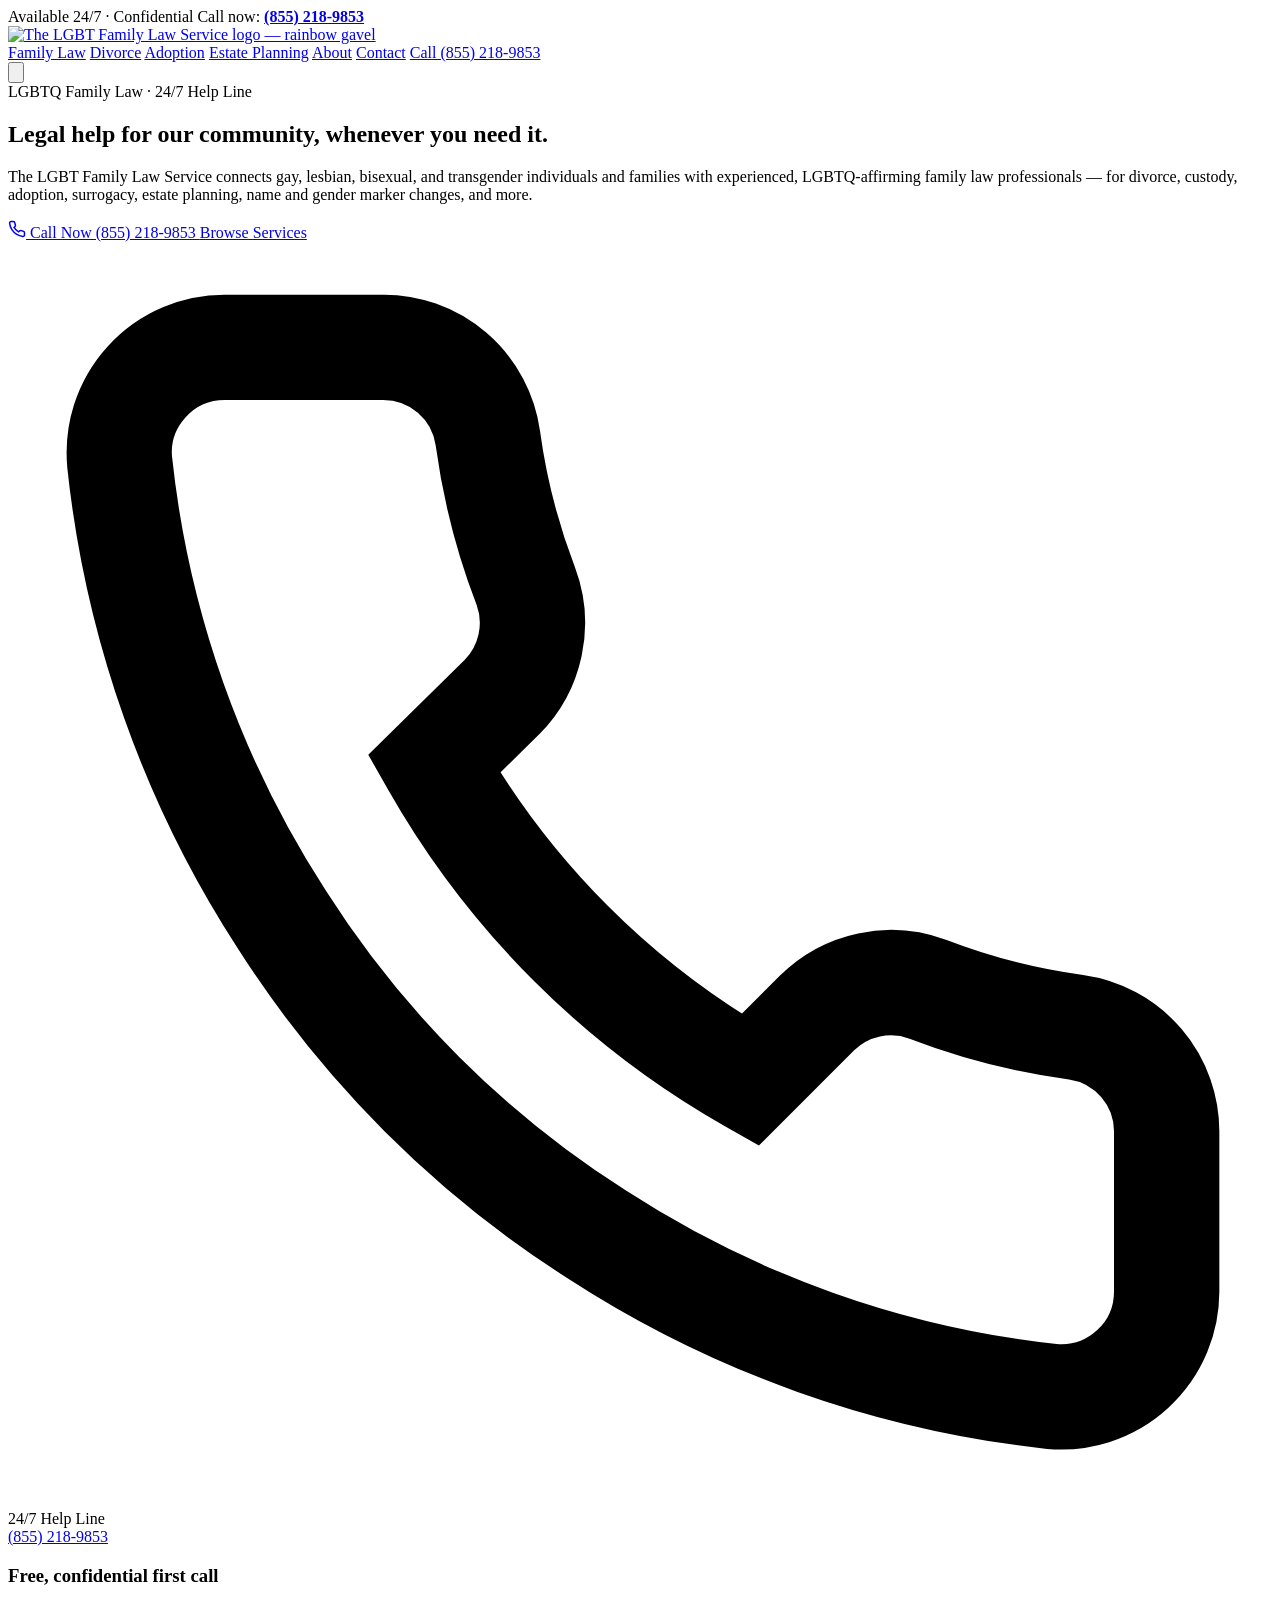
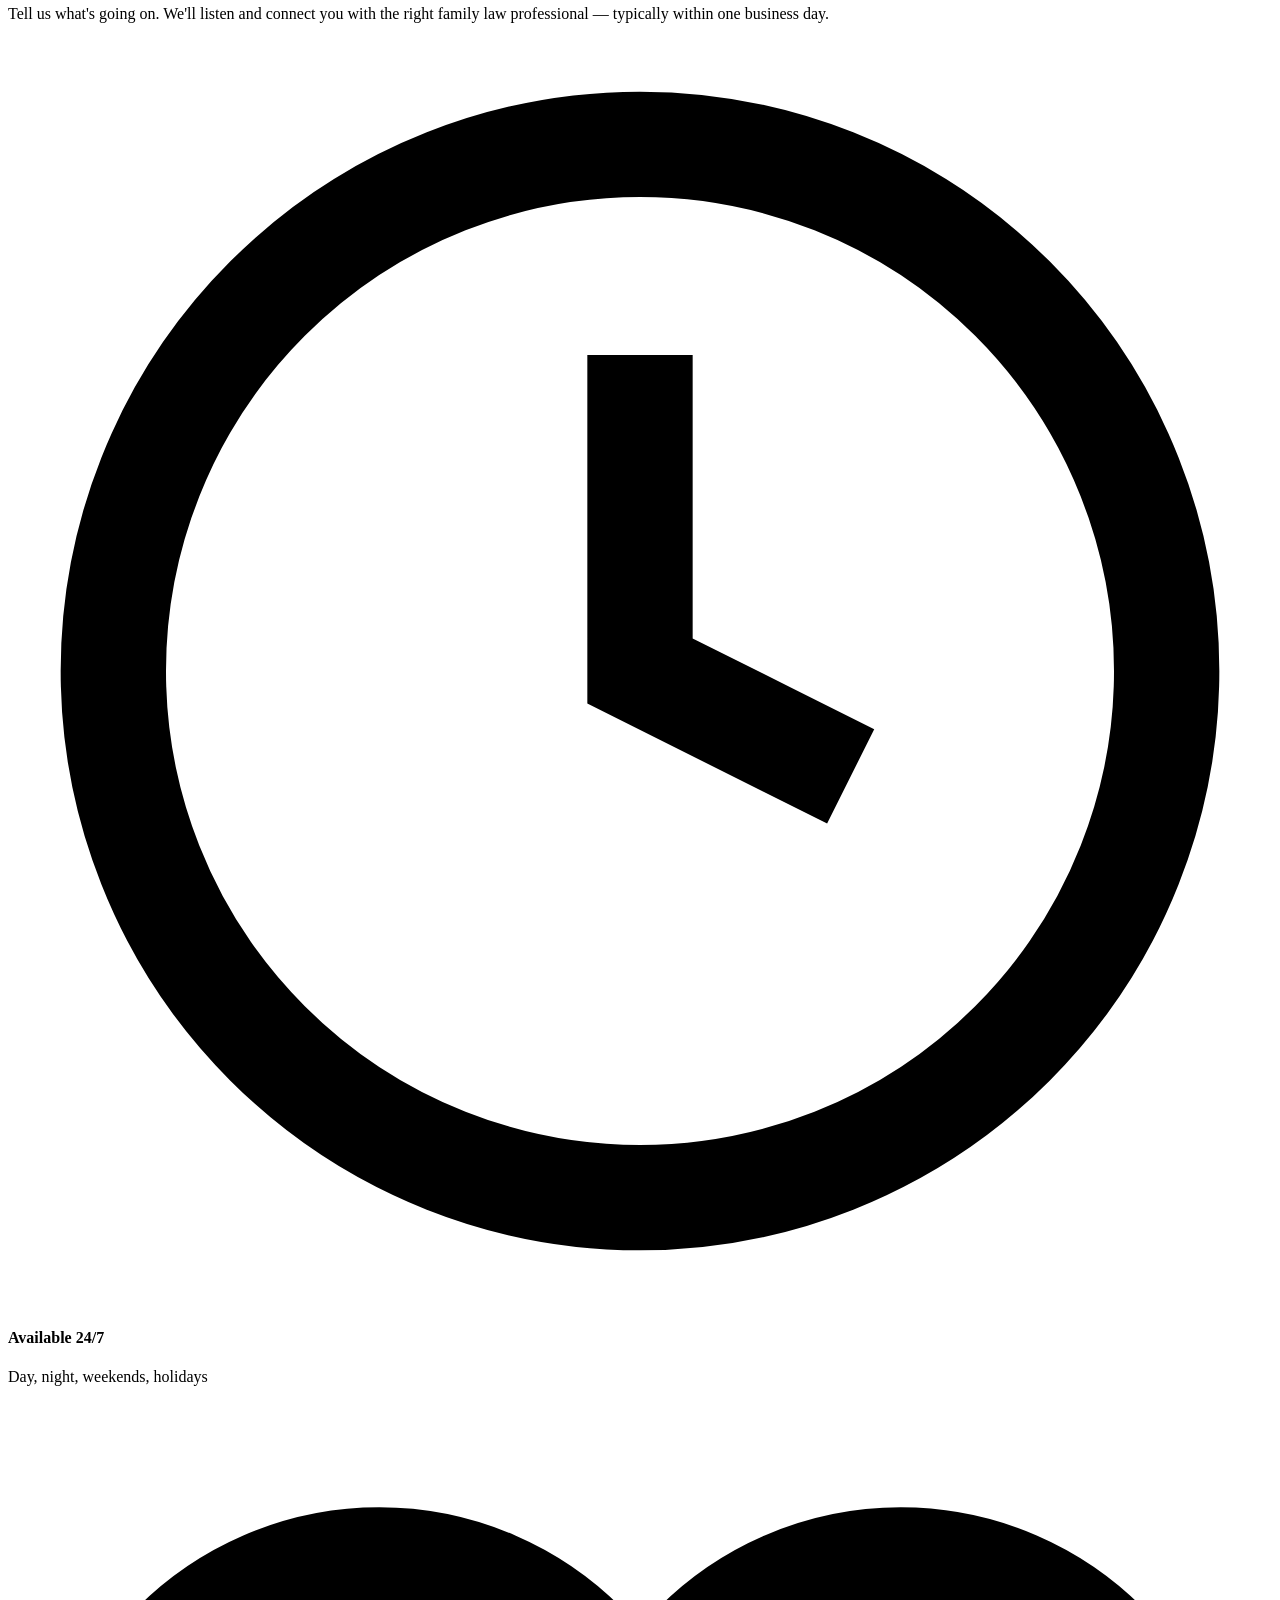
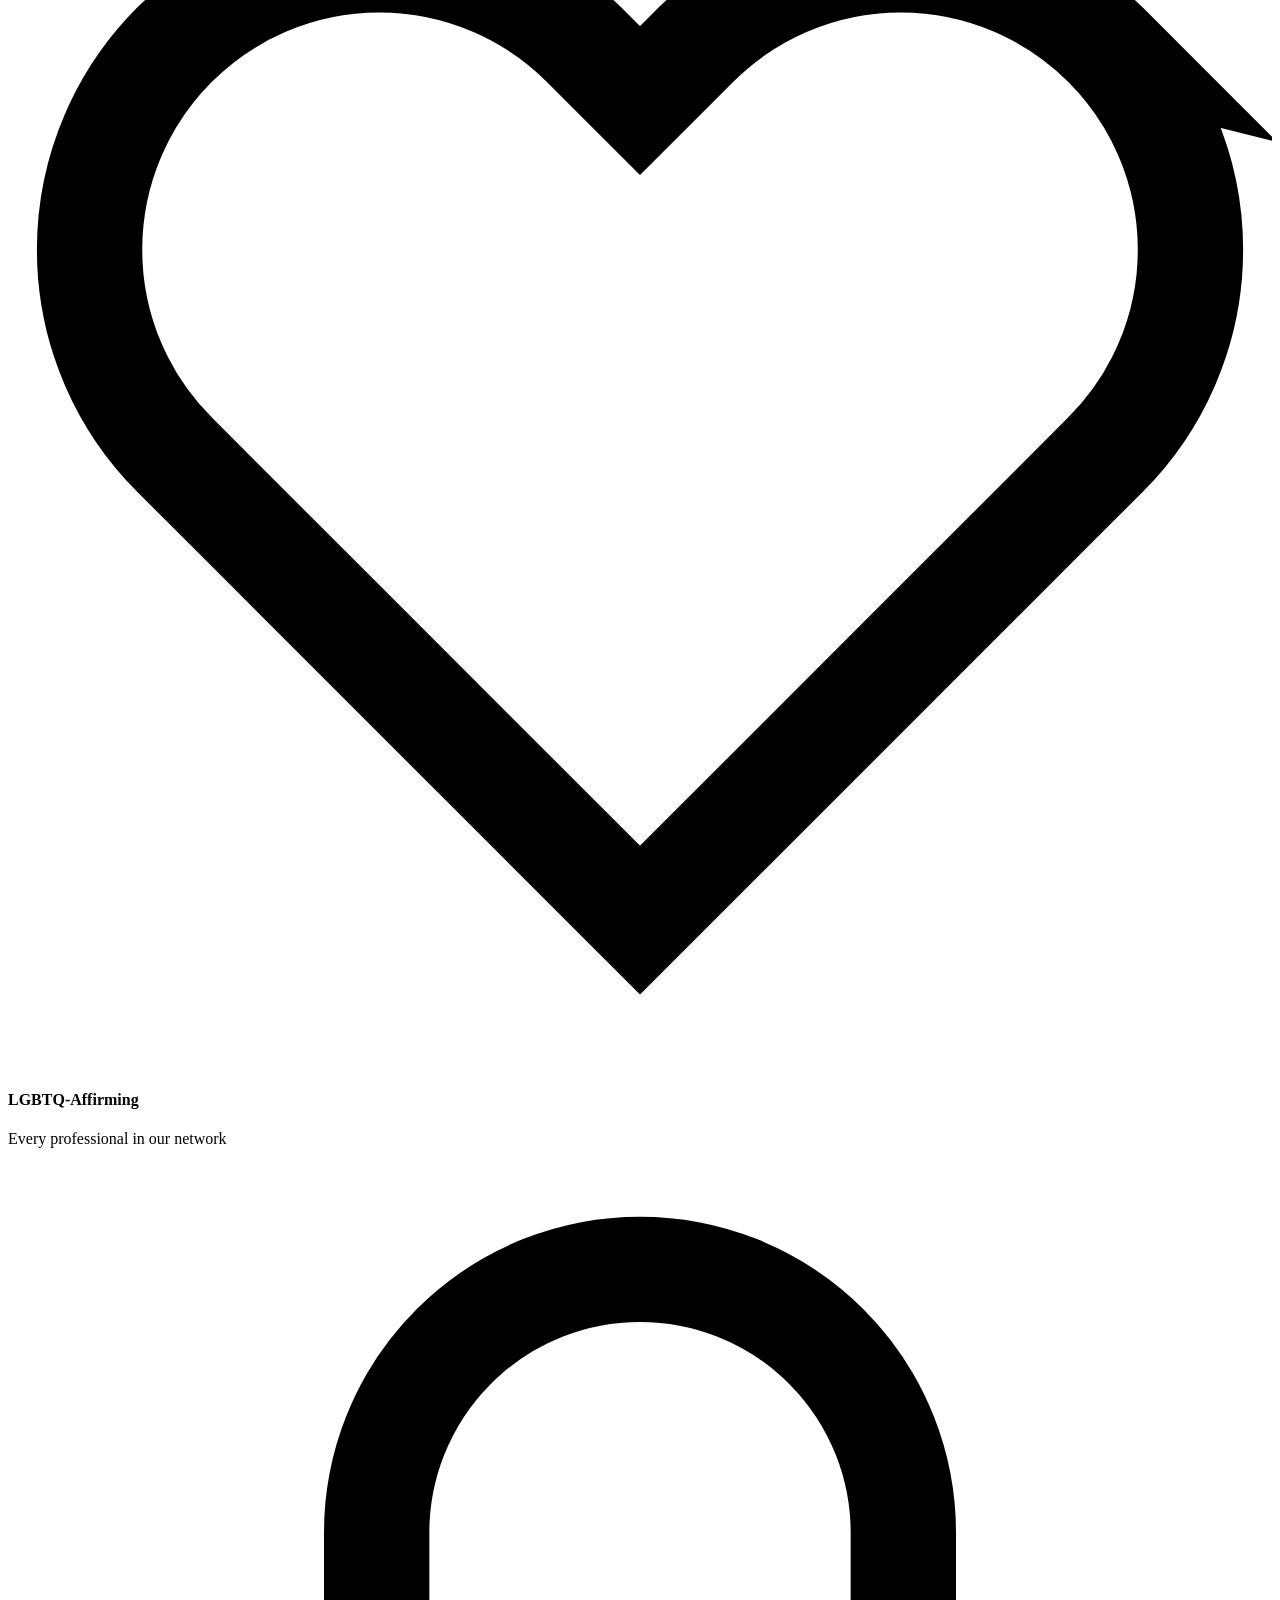
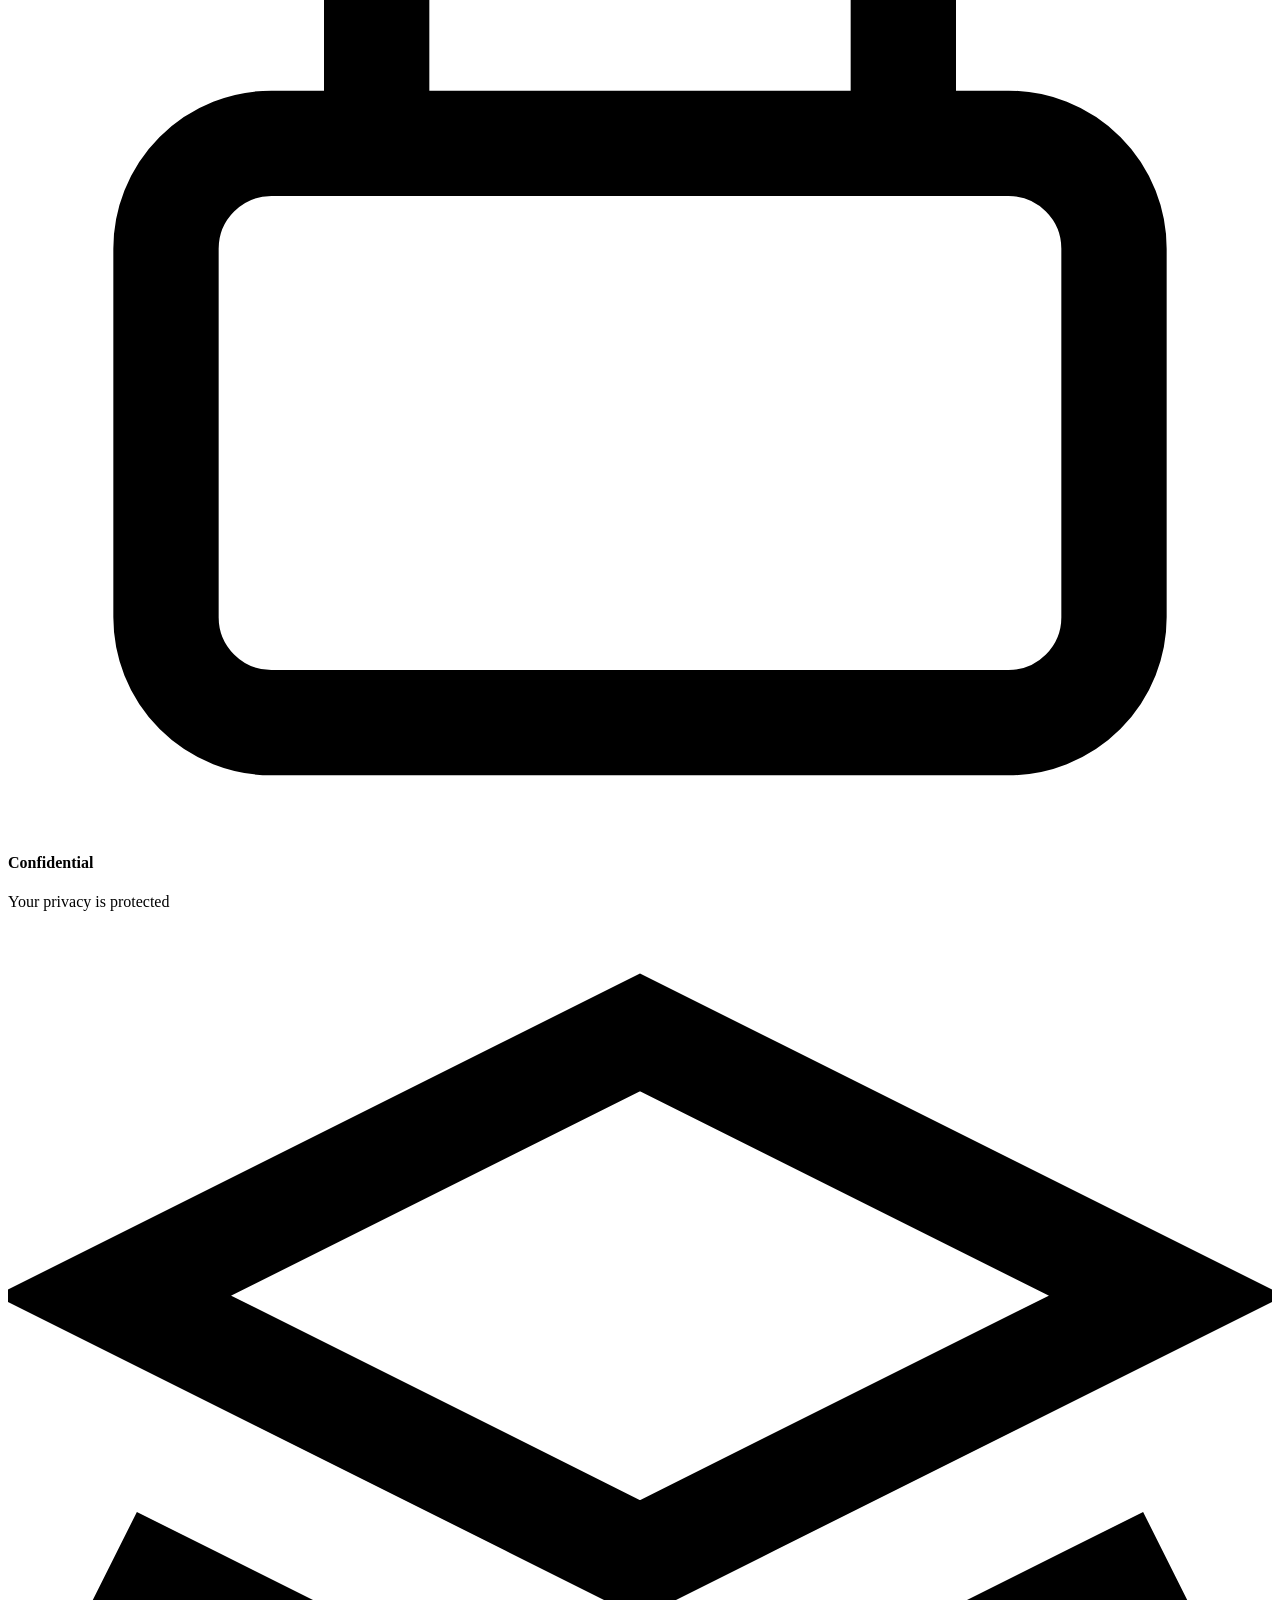
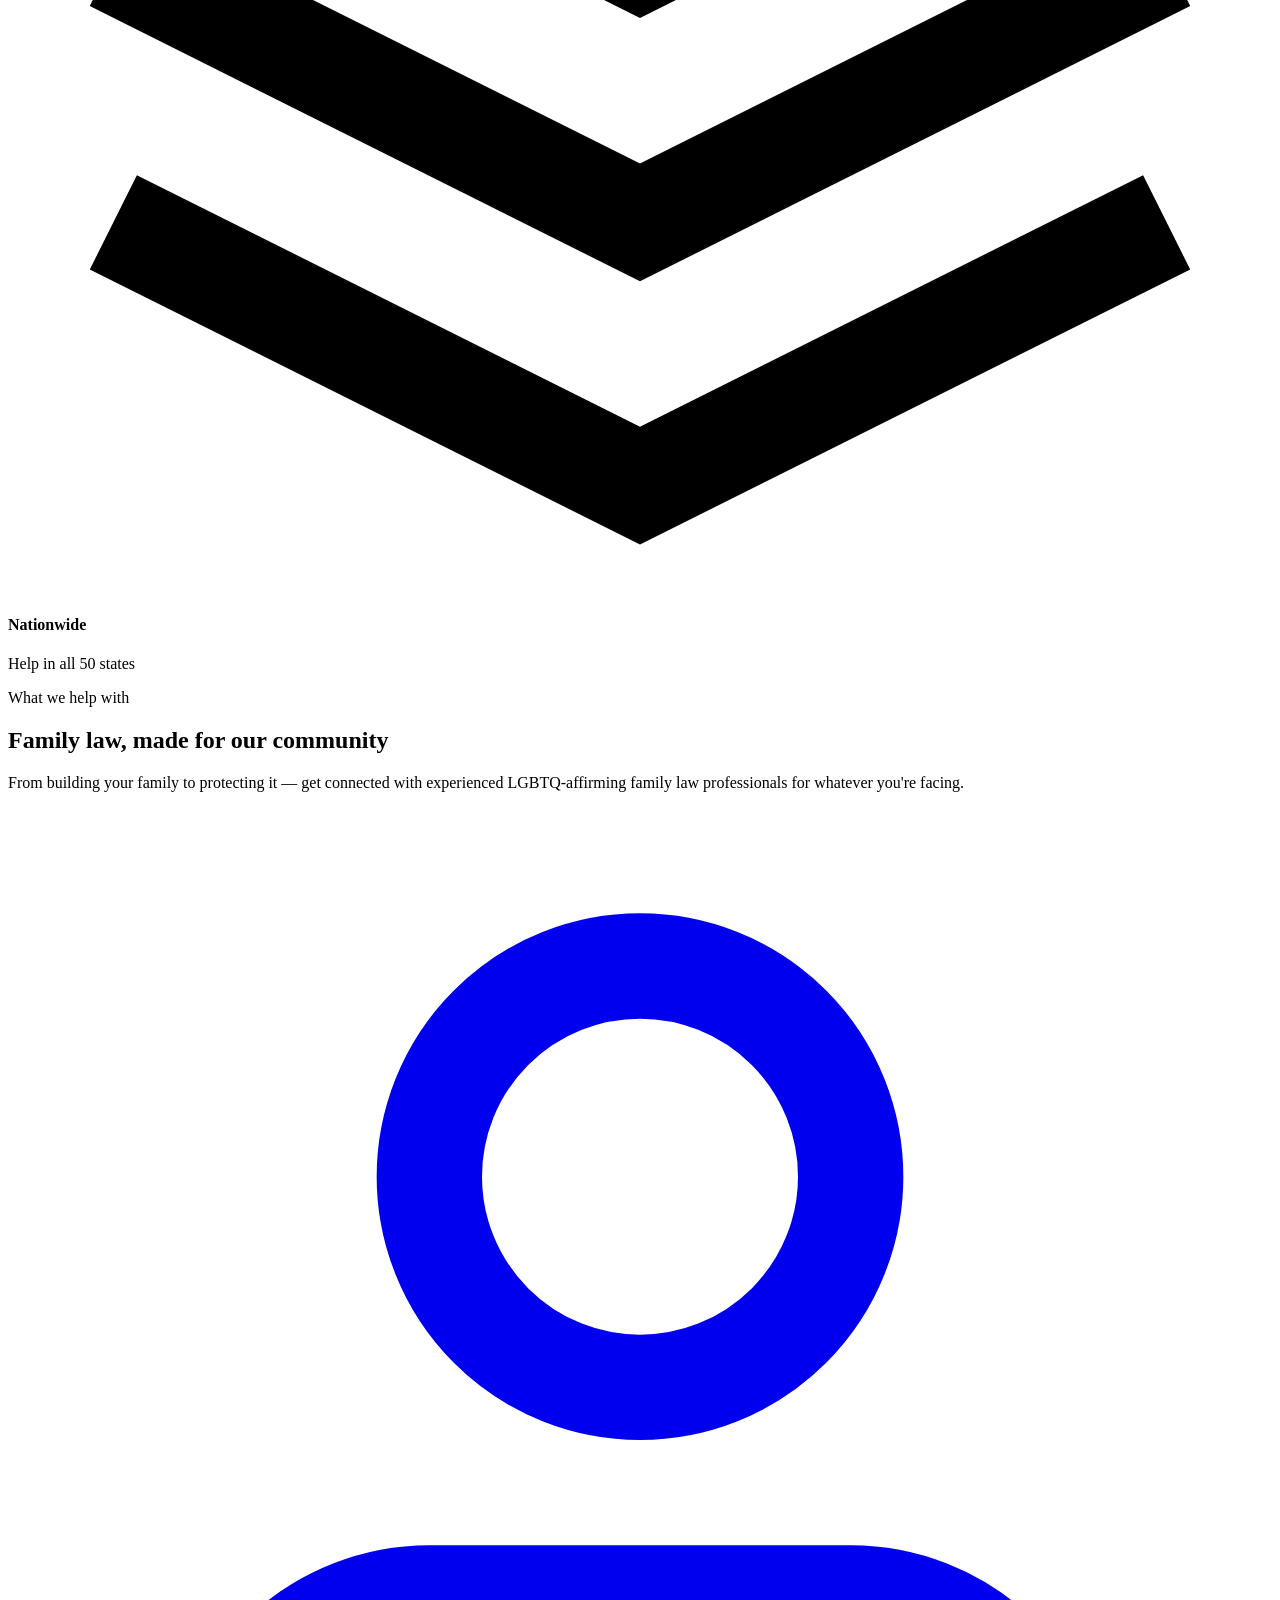
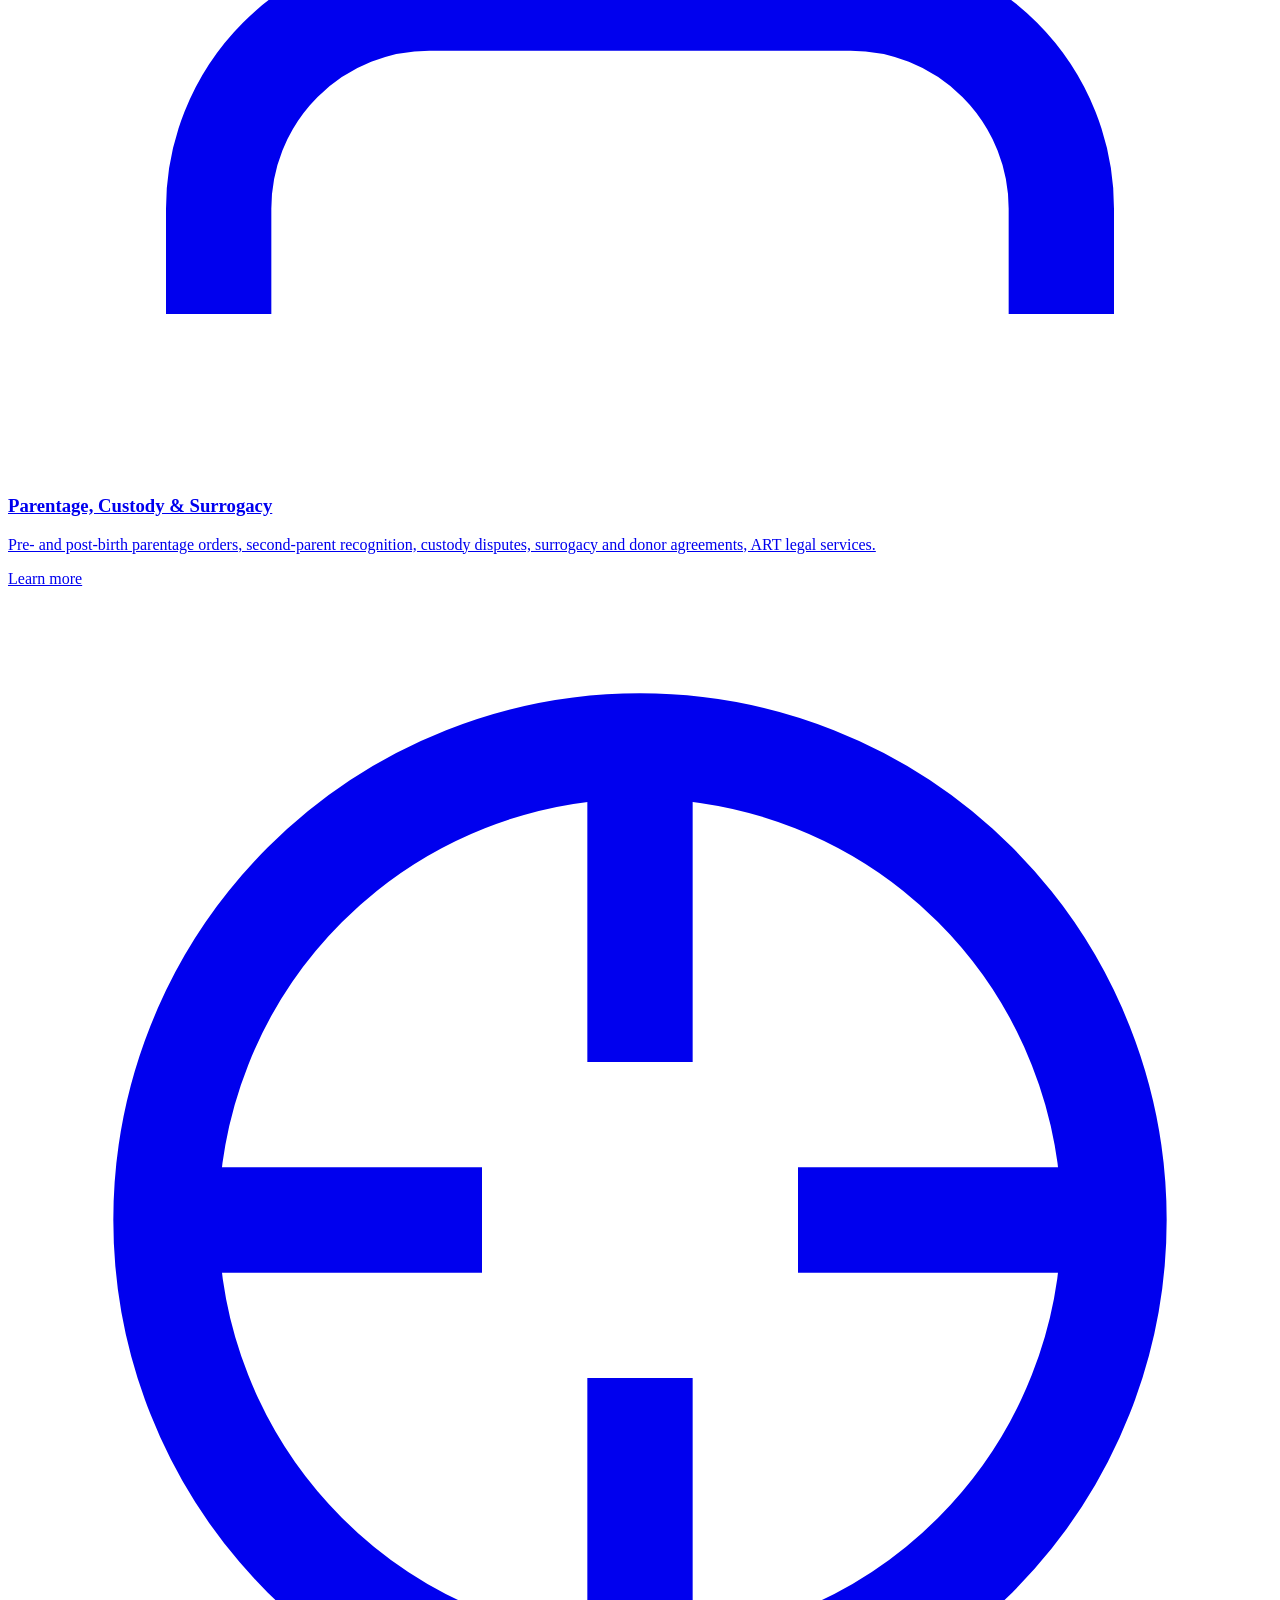
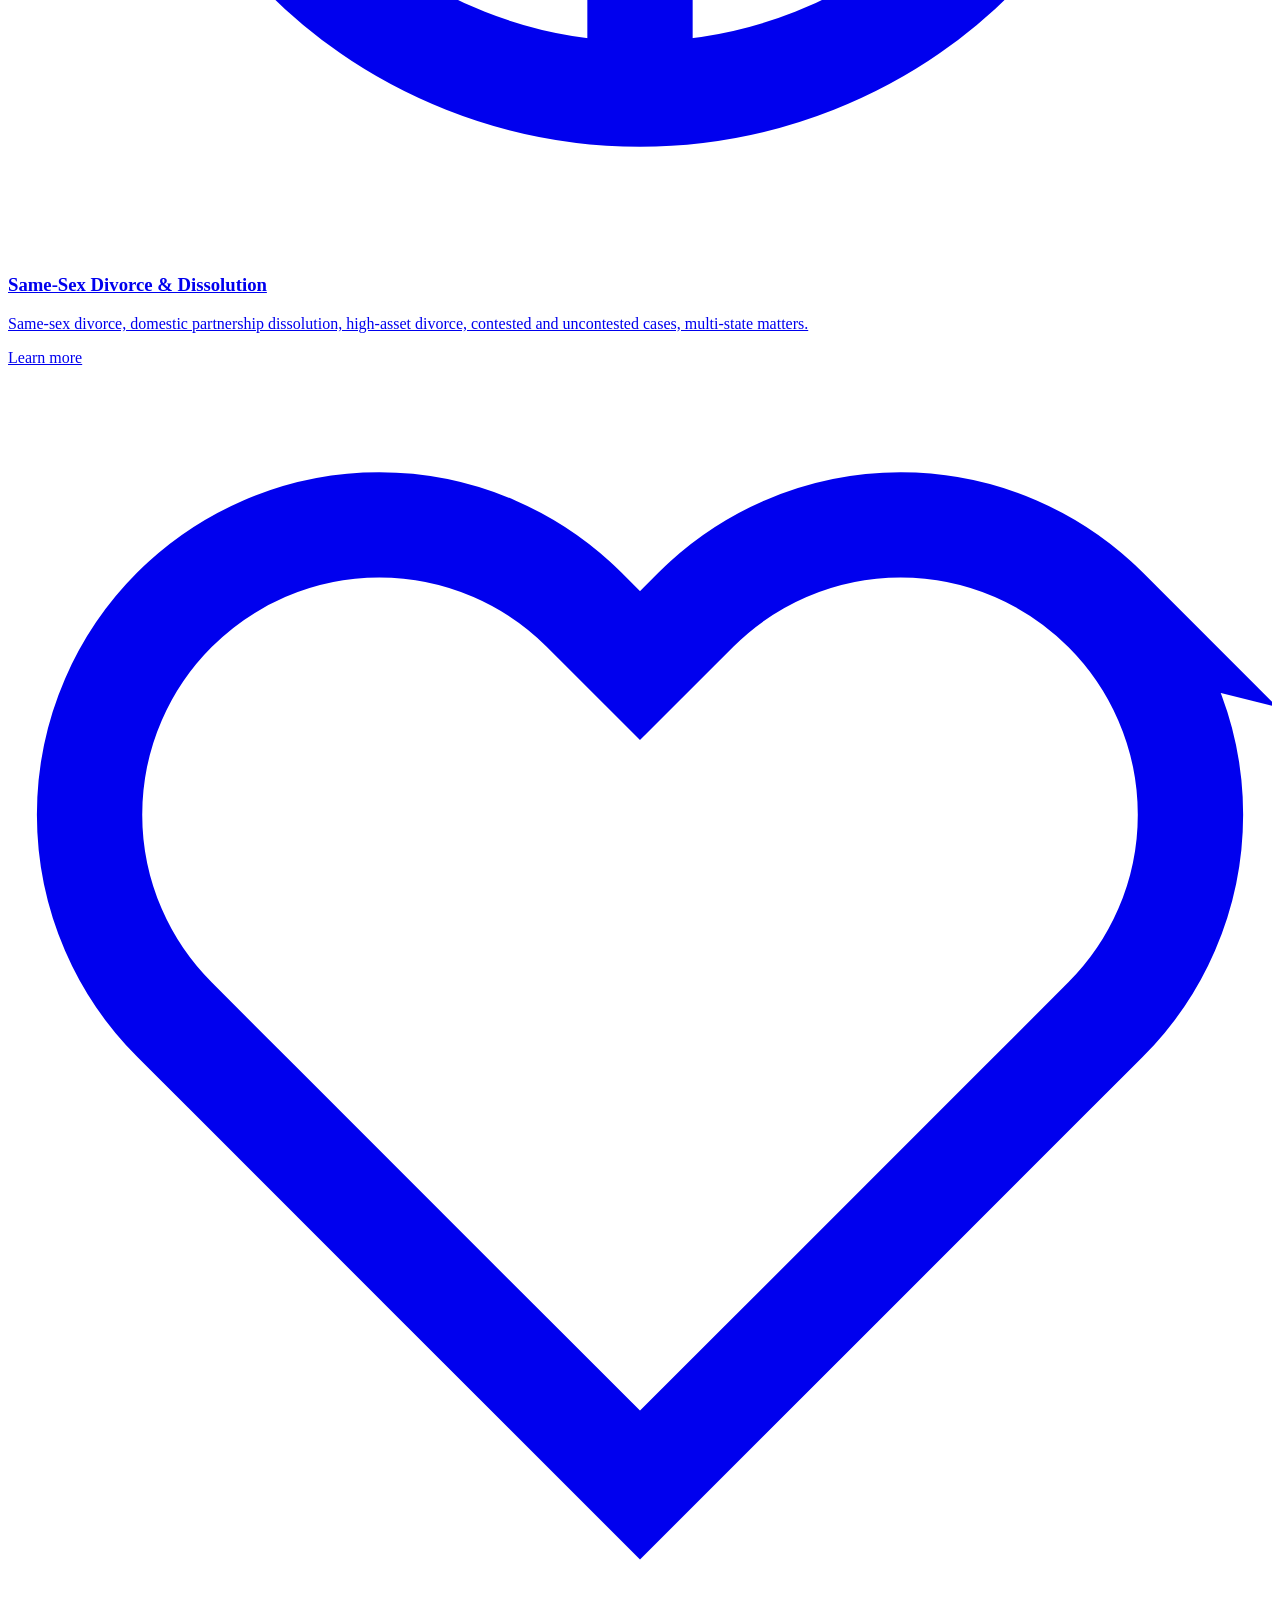
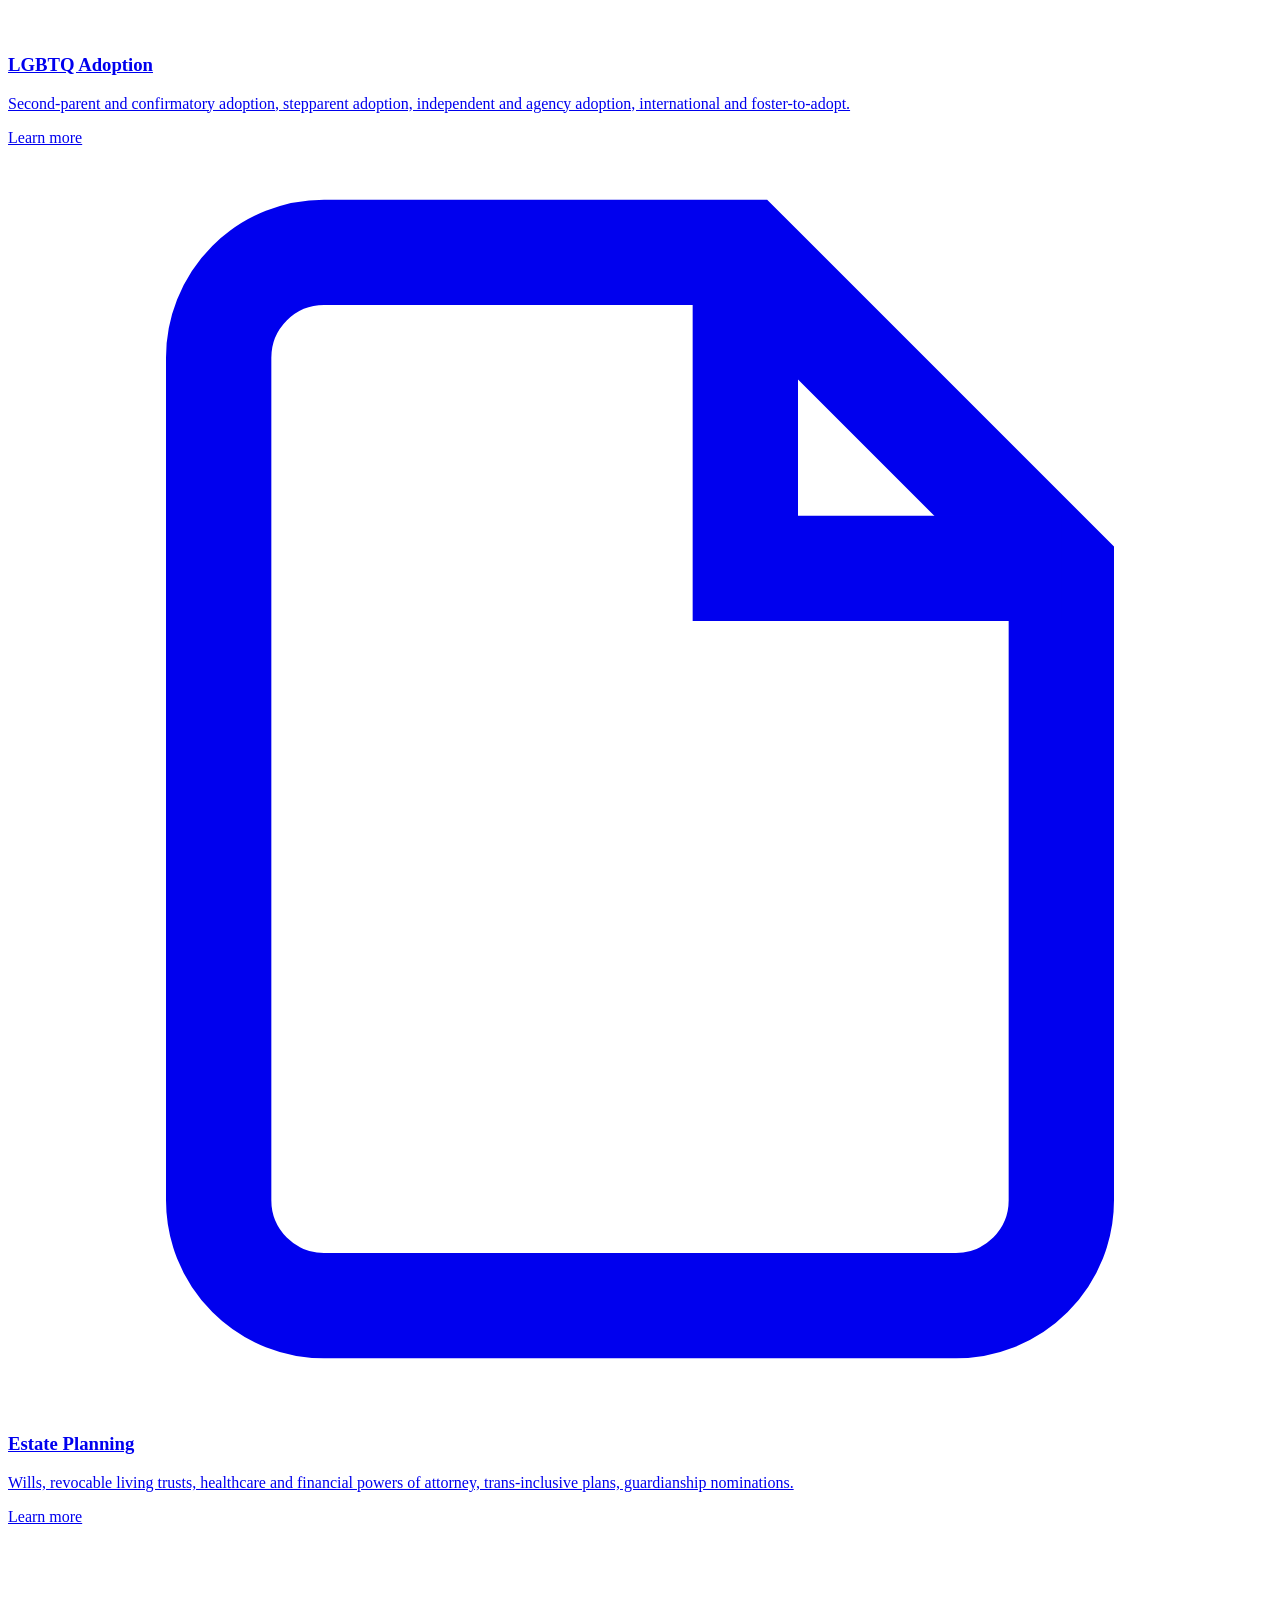
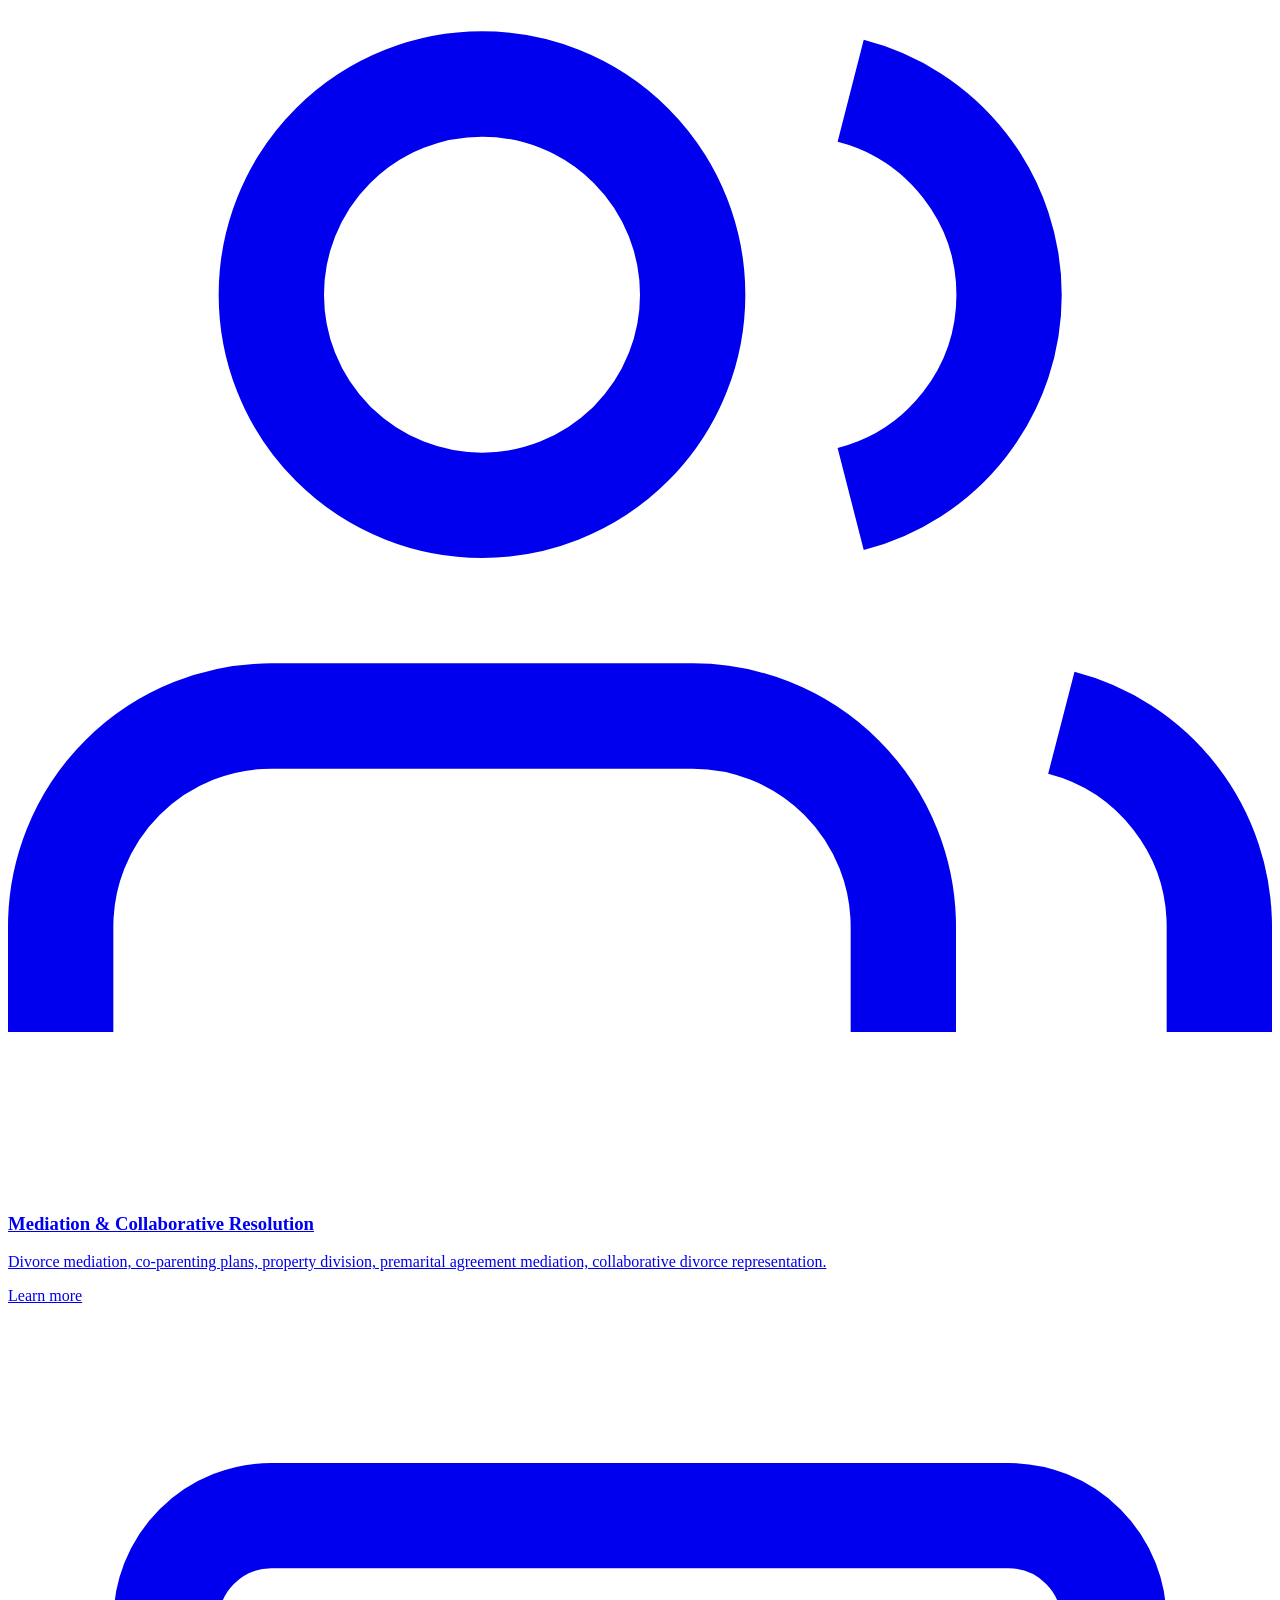
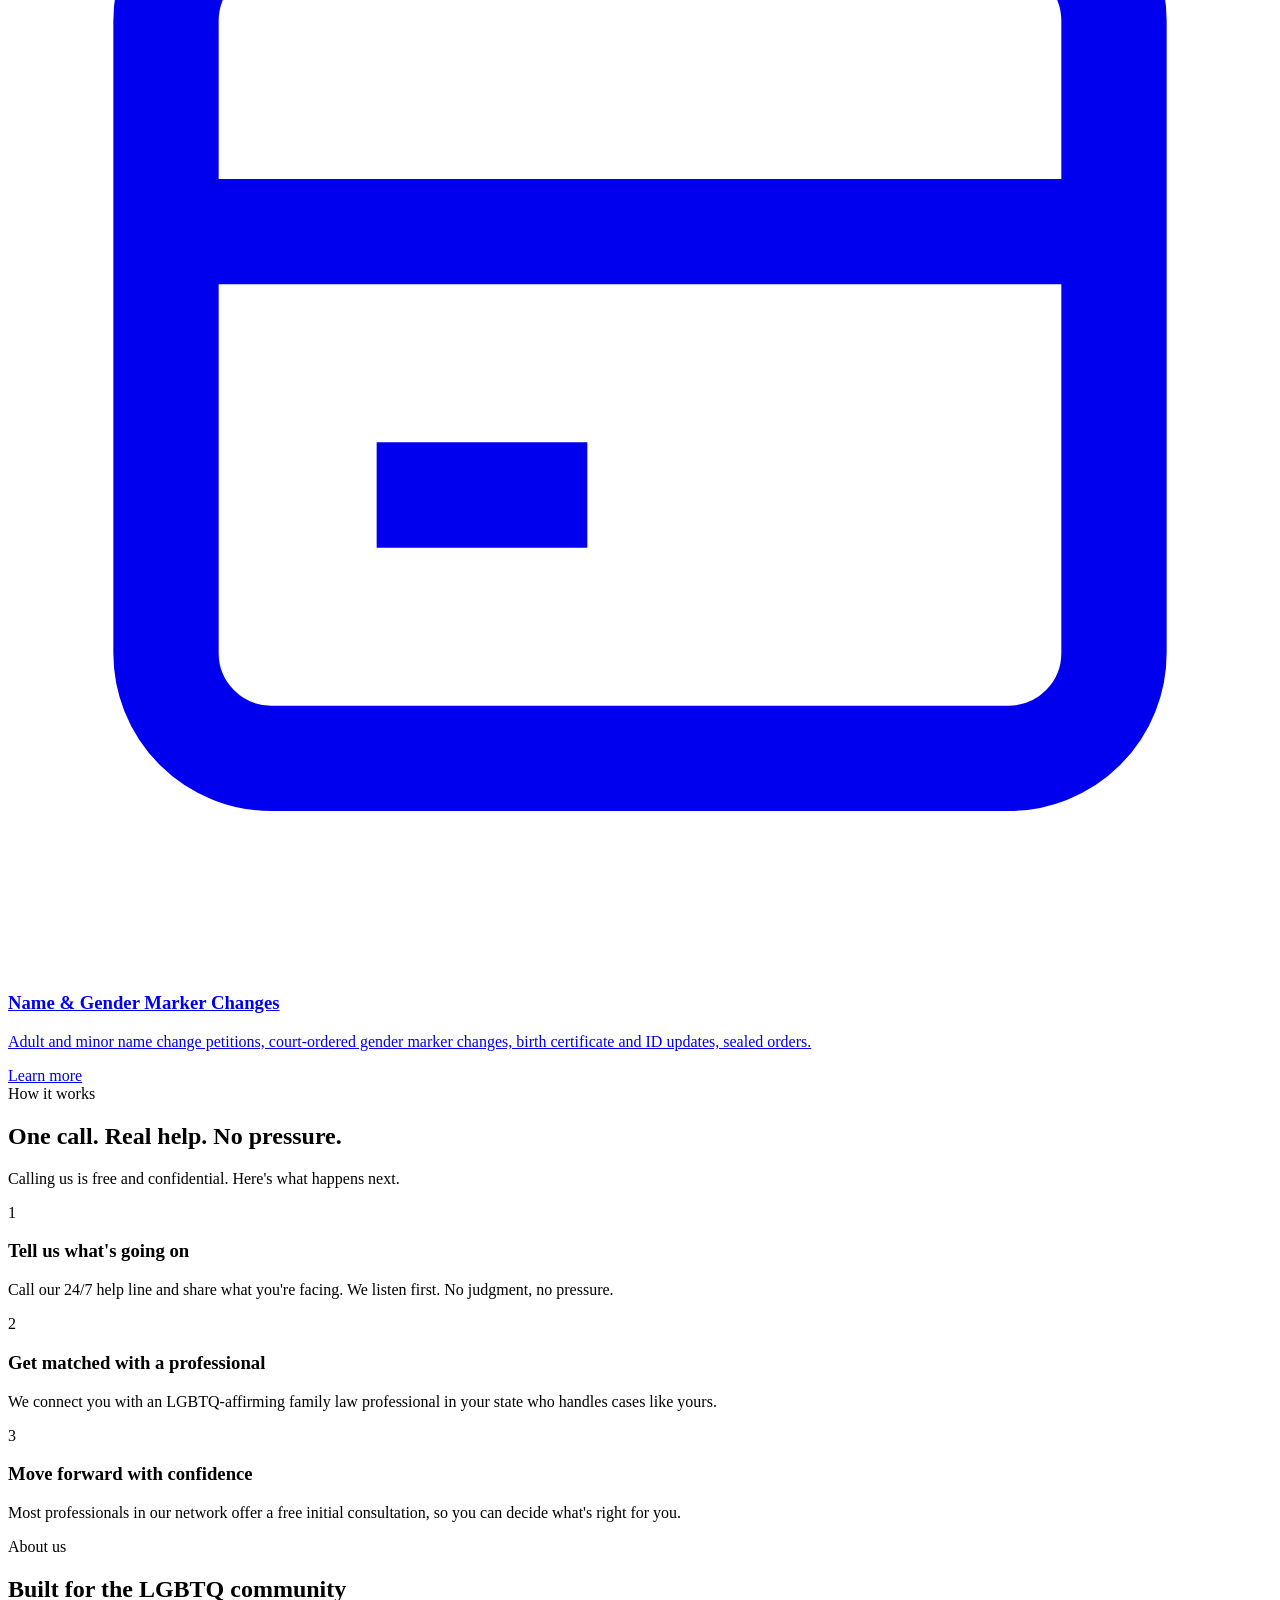
==== index.html @ 10864949 "initial files" ====
<!DOCTYPE html>
<html lang="en">
<head>
  <meta charset="UTF-8" />
  <meta name="viewport" content="width=device-width, initial-scale=1.0" />

  <title>LGBTQ Family Law Help, 24/7 — Divorce, Custody, Adoption, Estate Planning | The LGBT Family Law Service</title>
  <meta name="description" content="The LGBT Family Law Service connects LGBTQ individuals and families with experienced family law professionals for divorce, custody, adoption, surrogacy, prenups, name and gender marker changes, and estate planning. Available 24/7. Call (855) 218-9853." />
  <meta name="keywords" content="LGBT family law, LGBTQ divorce, same-sex divorce, LGBTQ custody, gay adoption attorney, lesbian family law, transgender legal services, surrogacy attorney, second-parent adoption, gender marker change, LGBT estate planning, domestic partnership dissolution, LGBTQ prenup, name change attorney" />
  <meta name="robots" content="index, follow, max-image-preview:large, max-snippet:-1, max-video-preview:-1" />
  <meta name="author" content="The LGBT Family Law Service" />
  <link rel="canonical" href="https://www.lgbtfamilylawservice.com/" />
  <meta name="theme-color" content="#14132b" />

  <!-- Open Graph -->
  <meta property="og:type" content="website" />
  <meta property="og:site_name" content="The LGBT Family Law Service" />
  <meta property="og:title" content="LGBTQ Family Law Help, 24/7 | The LGBT Family Law Service" />
  <meta property="og:description" content="Get connected with experienced LGBTQ-affirming family law professionals for divorce, custody, adoption, estate planning, surrogacy, and more. Available 24/7." />
  <meta property="og:url" content="https://www.lgbtfamilylawservice.com/" />
  <meta property="og:image" content="https://www.lgbtfamilylawservice.com/assets/img/og-image.jpg" />
  <meta property="og:image:width" content="1200" />
  <meta property="og:image:height" content="630" />
  <meta property="og:locale" content="en_US" />

  <!-- Twitter -->
  <meta name="twitter:card" content="summary_large_image" />
  <meta name="twitter:title" content="LGBTQ Family Law Help, 24/7 | The LGBT Family Law Service" />
  <meta name="twitter:description" content="Connecting the LGBTQ community with experienced family law professionals — divorce, custody, adoption, estate planning. 24/7 help line: (855) 218-9853." />
  <meta name="twitter:image" content="https://www.lgbtfamilylawservice.com/assets/img/og-image.jpg" />

  <!-- Geo / Place -->
  <meta name="geo.region" content="US-CA" />
  <meta name="geo.position" content="37.878638;-122.420338" />
  <meta name="ICBM" content="37.878638, -122.420338" />

  <link rel="icon" type="image/svg+xml" href="/assets/img/favicon.svg" />
  <link rel="apple-touch-icon" href="/assets/img/favicon.svg" />
  <link rel="stylesheet" href="/assets/css/styles.css" />

  <!-- Preconnect for tel + analytics if added later -->
  <link rel="dns-prefetch" href="//www.google.com" />

  <!-- ===========================================================
       Structured data — Organization + WebSite + Services + FAQ
       =========================================================== -->
  <script type="application/ld+json">
  {
    "@context": "https://schema.org",
    "@graph": [
      {
        "@type": "Organization",
        "@id": "https://www.lgbtfamilylawservice.com/#organization",
        "name": "The LGBT Family Law Service",
        "alternateName": "LGBT Family Law Service",
        "url": "https://www.lgbtfamilylawservice.com/",
        "logo": {
          "@type": "ImageObject",
          "url": "https://www.lgbtfamilylawservice.com/assets/img/logo.svg",
          "width": 600,
          "height": 200
        },
        "image": "https://www.lgbtfamilylawservice.com/assets/img/logo.svg",
        "description": "LGBTQ family law referral and information service connecting clients with experienced family law professionals nationwide. Available 24/7.",
        "telephone": "+1-855-218-9853",
        "email": "support@lgbtfamilylawservice.com",
        "areaServed": {
          "@type": "Country",
          "name": "United States"
        },
        "knowsAbout": [
          "LGBTQ family law",
          "Same-sex divorce",
          "LGBTQ child custody",
          "Second-parent adoption",
          "Surrogacy law",
          "Assisted reproductive technology agreements",
          "LGBTQ estate planning",
          "Name and gender marker changes",
          "Domestic partnership dissolution"
        ],
        "sameAs": [
          "https://www.google.com/maps?cid=7331773496672502656"
        ],
        "contactPoint": [
          {
            "@type": "ContactPoint",
            "telephone": "+1-855-218-9853",
            "contactType": "customer service",
            "areaServed": "US",
            "availableLanguage": ["English", "Spanish"],
            "hoursAvailable": {
              "@type": "OpeningHoursSpecification",
              "dayOfWeek": ["Monday","Tuesday","Wednesday","Thursday","Friday","Saturday","Sunday"],
              "opens": "00:00",
              "closes": "23:59"
            }
          }
        ]
      },
      {
        "@type": "WebSite",
        "@id": "https://www.lgbtfamilylawservice.com/#website",
        "url": "https://www.lgbtfamilylawservice.com/",
        "name": "The LGBT Family Law Service",
        "description": "LGBTQ family law information and referral service. Available 24/7.",
        "publisher": { "@id": "https://www.lgbtfamilylawservice.com/#organization" },
        "inLanguage": "en-US"
      },
      {
        "@type": "WebPage",
        "@id": "https://www.lgbtfamilylawservice.com/#webpage",
        "url": "https://www.lgbtfamilylawservice.com/",
        "name": "LGBTQ Family Law Help, 24/7 | The LGBT Family Law Service",
        "isPartOf": { "@id": "https://www.lgbtfamilylawservice.com/#website" },
        "about": { "@id": "https://www.lgbtfamilylawservice.com/#organization" },
        "description": "LGBTQ family law help available 24/7. Connect with family law professionals for divorce, custody, adoption, surrogacy, estate planning, and more.",
        "inLanguage": "en-US"
      },
      {
        "@type": "Service",
        "name": "LGBTQ Family Law Referral",
        "serviceType": "Family law referral service",
        "provider": { "@id": "https://www.lgbtfamilylawservice.com/#organization" },
        "areaServed": { "@type": "Country", "name": "United States" },
        "audience": { "@type": "Audience", "audienceType": "LGBTQ individuals and families" },
        "hasOfferCatalog": {
          "@type": "OfferCatalog",
          "name": "LGBTQ Family Law Services",
          "itemListElement": [
            { "@type": "OfferCatalog", "name": "Parentage, Custody & Surrogacy", "url": "https://www.lgbtfamilylawservice.com/family-law/" },
            { "@type": "OfferCatalog", "name": "Same-Sex Divorce & Dissolution", "url": "https://www.lgbtfamilylawservice.com/divorce/" },
            { "@type": "OfferCatalog", "name": "LGBTQ Adoption", "url": "https://www.lgbtfamilylawservice.com/adoption/" },
            { "@type": "OfferCatalog", "name": "Estate Planning for LGBTQ Families", "url": "https://www.lgbtfamilylawservice.com/estate-planning/" },
            { "@type": "OfferCatalog", "name": "Mediation & Collaborative Resolution", "url": "https://www.lgbtfamilylawservice.com/mediation/" },
            { "@type": "OfferCatalog", "name": "Name & Gender Marker Changes", "url": "https://www.lgbtfamilylawservice.com/identity-documents/" }
          ]
        }
      },
      {
        "@type": "FAQPage",
        "mainEntity": [
          {
            "@type": "Question",
            "name": "Is The LGBT Family Law Service a law firm?",
            "acceptedAnswer": {
              "@type": "Answer",
              "text": "No. The LGBT Family Law Service is a referral and information service. We do not provide legal advice, representation, or services directly. We connect members of the LGBTQ community with independent, licensed family law professionals who handle their cases."
            }
          },
          {
            "@type": "Question",
            "name": "How much does it cost to call?",
            "acceptedAnswer": {
              "@type": "Answer",
              "text": "Calling our 24/7 line at (855) 218-9853 is free. The professional you are connected with may offer a free initial consultation; any fees for legal representation are set by and paid directly to the attorney."
            }
          },
          {
            "@type": "Question",
            "name": "What kinds of cases can you help with?",
            "acceptedAnswer": {
              "@type": "Answer",
              "text": "We help LGBTQ individuals and families connect with family law professionals for divorce, child custody, second-parent and confirmatory adoption, surrogacy and assisted reproductive technology agreements, estate planning, name and gender marker changes, domestic partnership dissolution, mediation, and related matters."
            }
          },
          {
            "@type": "Question",
            "name": "Is your help line really available 24/7?",
            "acceptedAnswer": {
              "@type": "Answer",
              "text": "Yes. Our help line is available 24 hours a day, 7 days a week, including holidays. If you reach us outside normal business hours, we will take your information and connect you with a family law professional as soon as possible."
            }
          },
          {
            "@type": "Question",
            "name": "Do you serve clients outside California?",
            "acceptedAnswer": {
              "@type": "Answer",
              "text": "Yes. We work with a network of LGBTQ-affirming family law professionals across the United States and can help connect you with the right person in your state or jurisdiction."
            }
          }
        ]
      }
    ]
  }
  </script>
</head>
<body>

<!-- ============ Utility bar ============ -->
<div class="utility-bar" role="region" aria-label="Contact information">
  <div class="container">
    <span class="badge-247">Available 24/7 · Confidential</span>
    <span class="util-meta">
      Call now: <a href="tel:+18552189853" aria-label="Call The LGBT Family Law Service at 8 5 5, 2 1 8, 9 8 5 3"><strong>(855) 218-9853</strong></a>
    </span>
  </div>
</div>

<!-- ============ Header ============ -->
<header class="site-header" role="banner">
  <div class="container">
    <a class="brand" href="/" aria-label="The LGBT Family Law Service — Home">
      <img src="/assets/img/logo.svg" alt="The LGBT Family Law Service logo — rainbow gavel" width="220" height="60" />
    </a>
    <nav class="nav" id="primary-nav" aria-label="Primary">
      <a href="/family-law/">Family Law</a>
      <a href="/divorce/">Divorce</a>
      <a href="/adoption/">Adoption</a>
      <a href="/estate-planning/">Estate Planning</a>
      <a href="/about/">About</a>
      <a href="/contact/">Contact</a>
      <a class="btn btn-primary" href="tel:+18552189853" aria-label="Call us, 8 5 5, 2 1 8, 9 8 5 3">Call (855) 218-9853</a>
    </nav>
    <button class="nav-toggle" aria-controls="primary-nav" aria-expanded="false" aria-label="Open navigation menu" onclick="document.getElementById('primary-nav').classList.toggle('open'); this.setAttribute('aria-expanded', this.getAttribute('aria-expanded')==='false' ? 'true':'false');">
      <svg viewBox="0 0 24 24" fill="none" stroke="currentColor" stroke-width="2" aria-hidden="true"><line x1="3" y1="6" x2="21" y2="6"/><line x1="3" y1="12" x2="21" y2="12"/><line x1="3" y1="18" x2="21" y2="18"/></svg>
    </button>
  </div>
</header>

<!-- ============ Hero ============ -->
<section class="hero">
  <div class="container hero-inner">
    <div class="hero-copy">
      <span class="hero-eyebrow">LGBTQ Family Law · 24/7 Help Line</span>
      <h1>Legal help for our community, whenever you need it.</h1>
      <p class="lead">The LGBT Family Law Service connects gay, lesbian, bisexual, and transgender individuals and families with experienced, LGBTQ-affirming family law professionals — for divorce, custody, adoption, surrogacy, estate planning, name and gender marker changes, and more.</p>
      <div class="hero-ctas">
        <a class="btn btn-primary btn-lg" href="tel:+18552189853" aria-label="Call us, 8 5 5, 2 1 8, 9 8 5 3">
          <svg width="18" height="18" viewBox="0 0 24 24" fill="none" stroke="currentColor" stroke-width="2" aria-hidden="true"><path d="M22 16.92v3a2 2 0 0 1-2.18 2 19.79 19.79 0 0 1-8.63-3.07 19.5 19.5 0 0 1-6-6 19.79 19.79 0 0 1-3.07-8.67A2 2 0 0 1 4.11 2h3a2 2 0 0 1 2 1.72c.13.96.37 1.9.72 2.81a2 2 0 0 1-.45 2.11L8.09 9.91a16 16 0 0 0 6 6l1.27-1.27a2 2 0 0 1 2.11-.45c.91.35 1.85.59 2.81.72A2 2 0 0 1 22 16.92z"/></svg>
          Call Now (855) 218-9853
        </a>
        <a class="btn btn-ghost btn-lg" href="#services">Browse Services</a>
      </div>
      <div class="hero-phone-strip" role="complementary" aria-label="24/7 help line">
        <div class="icon" aria-hidden="true">
          <svg viewBox="0 0 24 24" fill="none" stroke="currentColor" stroke-width="2"><path d="M22 16.92v3a2 2 0 0 1-2.18 2 19.79 19.79 0 0 1-8.63-3.07 19.5 19.5 0 0 1-6-6 19.79 19.79 0 0 1-3.07-8.67A2 2 0 0 1 4.11 2h3a2 2 0 0 1 2 1.72c.13.96.37 1.9.72 2.81a2 2 0 0 1-.45 2.11L8.09 9.91a16 16 0 0 0 6 6l1.27-1.27a2 2 0 0 1 2.11-.45c.91.35 1.85.59 2.81.72A2 2 0 0 1 22 16.92z"/></svg>
        </div>
        <div>
          <div class="label">24/7 Help Line</div>
          <div class="num"><a href="tel:+18552189853">(855) 218-9853</a></div>
        </div>
      </div>
    </div>

    <div class="hero-visual" aria-hidden="true">
      <div class="placeholder-card">
        <div class="pride-bar"></div>
        <h3>Free, confidential first call</h3>
        <p>Tell us what's going on. We'll listen and connect you with the right family law professional — typically within one business day.</p>
      </div>
    </div>
  </div>
</section>

<!-- ============ Trust strip ============ -->
<section class="trust-strip" aria-label="Why choose The LGBT Family Law Service">
  <div class="container">
    <div class="row">
      <div class="trust-item">
        <div class="ti-icon"><svg viewBox="0 0 24 24" fill="none" stroke="currentColor" stroke-width="2"><circle cx="12" cy="12" r="10"/><polyline points="12 6 12 12 16 14"/></svg></div>
        <div><h4>Available 24/7</h4><p>Day, night, weekends, holidays</p></div>
      </div>
      <div class="trust-item">
        <div class="ti-icon"><svg viewBox="0 0 24 24" fill="none" stroke="currentColor" stroke-width="2"><path d="M20.84 4.61a5.5 5.5 0 0 0-7.78 0L12 5.67l-1.06-1.06a5.5 5.5 0 0 0-7.78 7.78l1.06 1.06L12 21.23l7.78-7.78 1.06-1.06a5.5 5.5 0 0 0 0-7.78z"/></svg></div>
        <div><h4>LGBTQ-Affirming</h4><p>Every professional in our network</p></div>
      </div>
      <div class="trust-item">
        <div class="ti-icon"><svg viewBox="0 0 24 24" fill="none" stroke="currentColor" stroke-width="2"><rect x="3" y="11" width="18" height="11" rx="2"/><path d="M7 11V7a5 5 0 0 1 10 0v4"/></svg></div>
        <div><h4>Confidential</h4><p>Your privacy is protected</p></div>
      </div>
      <div class="trust-item">
        <div class="ti-icon"><svg viewBox="0 0 24 24" fill="none" stroke="currentColor" stroke-width="2"><path d="M12 2L2 7l10 5 10-5-10-5z"/><path d="M2 17l10 5 10-5"/><path d="M2 12l10 5 10-5"/></svg></div>
        <div><h4>Nationwide</h4><p>Help in all 50 states</p></div>
      </div>
    </div>
  </div>
</section>

<!-- ============ Services ============ -->
<section class="section" id="services">
  <div class="container">
    <div class="section-head">
      <span class="eyebrow">What we help with</span>
      <h2>Family law, made for our community</h2>
      <p>From building your family to protecting it — get connected with experienced LGBTQ-affirming family law professionals for whatever you're facing.</p>
    </div>

    <div class="services-grid">

      <a class="service-card" href="/family-law/">
        <div class="sc-icon" aria-hidden="true"><svg viewBox="0 0 24 24" fill="none" stroke="currentColor" stroke-width="2"><path d="M20 21v-2a4 4 0 0 0-4-4H8a4 4 0 0 0-4 4v2"/><circle cx="12" cy="7" r="4"/></svg></div>
        <h3>Parentage, Custody &amp; Surrogacy</h3>
        <p>Pre- and post-birth parentage orders, second-parent recognition, custody disputes, surrogacy and donor agreements, ART legal services.</p>
        <span class="sc-link">Learn more</span>
      </a>

      <a class="service-card" href="/divorce/">
        <div class="sc-icon" aria-hidden="true"><svg viewBox="0 0 24 24" fill="none" stroke="currentColor" stroke-width="2"><path d="M3 12h6"/><path d="M15 12h6"/><path d="M12 3v6"/><path d="M12 15v6"/><circle cx="12" cy="12" r="9"/></svg></div>
        <h3>Same-Sex Divorce &amp; Dissolution</h3>
        <p>Same-sex divorce, domestic partnership dissolution, high-asset divorce, contested and uncontested cases, multi-state matters.</p>
        <span class="sc-link">Learn more</span>
      </a>

      <a class="service-card" href="/adoption/">
        <div class="sc-icon" aria-hidden="true"><svg viewBox="0 0 24 24" fill="none" stroke="currentColor" stroke-width="2"><path d="M20.84 4.61a5.5 5.5 0 0 0-7.78 0L12 5.67l-1.06-1.06a5.5 5.5 0 0 0-7.78 7.78l1.06 1.06L12 21.23l7.78-7.78 1.06-1.06a5.5 5.5 0 0 0 0-7.78z"/></svg></div>
        <h3>LGBTQ Adoption</h3>
        <p>Second-parent and confirmatory adoption, stepparent adoption, independent and agency adoption, international and foster-to-adopt.</p>
        <span class="sc-link">Learn more</span>
      </a>

      <a class="service-card" href="/estate-planning/">
        <div class="sc-icon" aria-hidden="true"><svg viewBox="0 0 24 24" fill="none" stroke="currentColor" stroke-width="2"><path d="M14 2H6a2 2 0 0 0-2 2v16a2 2 0 0 0 2 2h12a2 2 0 0 0 2-2V8z"/><polyline points="14 2 14 8 20 8"/></svg></div>
        <h3>Estate Planning</h3>
        <p>Wills, revocable living trusts, healthcare and financial powers of attorney, trans-inclusive plans, guardianship nominations.</p>
        <span class="sc-link">Learn more</span>
      </a>

      <a class="service-card" href="/mediation/">
        <div class="sc-icon" aria-hidden="true"><svg viewBox="0 0 24 24" fill="none" stroke="currentColor" stroke-width="2"><path d="M17 21v-2a4 4 0 0 0-4-4H5a4 4 0 0 0-4 4v2"/><circle cx="9" cy="7" r="4"/><path d="M23 21v-2a4 4 0 0 0-3-3.87"/><path d="M16 3.13a4 4 0 0 1 0 7.75"/></svg></div>
        <h3>Mediation &amp; Collaborative Resolution</h3>
        <p>Divorce mediation, co-parenting plans, property division, premarital agreement mediation, collaborative divorce representation.</p>
        <span class="sc-link">Learn more</span>
      </a>

      <a class="service-card" href="/identity-documents/">
        <div class="sc-icon" aria-hidden="true"><svg viewBox="0 0 24 24" fill="none" stroke="currentColor" stroke-width="2"><rect x="3" y="4" width="18" height="16" rx="2"/><line x1="3" y1="10" x2="21" y2="10"/><path d="M7 15h4"/></svg></div>
        <h3>Name &amp; Gender Marker Changes</h3>
        <p>Adult and minor name change petitions, court-ordered gender marker changes, birth certificate and ID updates, sealed orders.</p>
        <span class="sc-link">Learn more</span>
      </a>

    </div>
  </div>
</section>

<!-- ============ How it works ============ -->
<section class="section section-alt" id="how-it-works">
  <div class="container">
    <div class="section-head">
      <span class="eyebrow">How it works</span>
      <h2>One call. Real help. No pressure.</h2>
      <p>Calling us is free and confidential. Here's what happens next.</p>
    </div>
    <div class="steps">
      <div class="step">
        <div class="step-num">1</div>
        <h3>Tell us what's going on</h3>
        <p>Call our 24/7 help line and share what you're facing. We listen first. No judgment, no pressure.</p>
      </div>
      <div class="step">
        <div class="step-num">2</div>
        <h3>Get matched with a professional</h3>
        <p>We connect you with an LGBTQ-affirming family law professional in your state who handles cases like yours.</p>
      </div>
      <div class="step">
        <div class="step-num">3</div>
        <h3>Move forward with confidence</h3>
        <p>Most professionals in our network offer a free initial consultation, so you can decide what's right for you.</p>
      </div>
    </div>
  </div>
</section>

<!-- ============ About preview ============ -->
<section class="section">
  <div class="container">
    <div class="section-head">
      <span class="eyebrow">About us</span>
      <h2>Built for the LGBTQ community</h2>
      <p>The LGBT Family Law Service was created to help LGBTQ individuals and families navigate the legal system with confidence and dignity. We connect members of the gay, lesbian, bisexual, and transgender community with experienced family law professionals who understand the unique legal needs of our community — from building a family to protecting it. <a href="/about/">Learn more about us &rarr;</a></p>
    </div>
  </div>
</section>

<!-- ============ Final CTA ============ -->
<section class="final-cta">
  <div class="container">
    <h2>Ready to talk? We're here, 24/7.</h2>
    <p>Free, confidential call. We'll listen and help you find the right family law professional for your situation.</p>
    <div class="phone-big"><a href="tel:+18552189853" aria-label="Call us, 8 5 5, 2 1 8, 9 8 5 3">(855) 218-9853</a></div>
    <div class="ctas">
      <a class="btn btn-primary btn-lg" href="tel:+18552189853">Call Now</a>
      <a class="btn btn-ghost btn-lg" href="/contact/">Send a Message</a>
    </div>
  </div>
</section>

<!-- ============ Footer ============ -->
<footer class="site-footer" role="contentinfo">
  <div class="container">
    <div class="footer-grid">
      <div class="footer-brand">
        <div class="brand-name">The LGBT Family Law Service<span>LGBTQ Family Law Referral · Available 24/7</span></div>
        <p>Connecting LGBTQ individuals and families with experienced, affirming family law professionals — nationwide.</p>
        <p><strong><a href="tel:+18552189853">(855) 218-9853</a></strong></p>
      </div>
      <div>
        <h4>Services</h4>
        <ul>
          <li><a href="/family-law/">Family Law</a></li>
          <li><a href="/divorce/">Divorce</a></li>
          <li><a href="/adoption/">Adoption</a></li>
          <li><a href="/estate-planning/">Estate Planning</a></li>
          <li><a href="/mediation/">Mediation</a></li>
          <li><a href="/identity-documents/">Name &amp; Gender Marker Changes</a></li>
        </ul>
      </div>
      <div>
        <h4>Company</h4>
        <ul>
          <li><a href="/about/">About</a></li>
          <li><a href="/how-it-works/">How It Works</a></li>
          <li><a href="/faq/">FAQ</a></li>
          <li><a href="/contact/">Contact</a></li>
        </ul>
      </div>
      <div>
        <h4>Legal</h4>
        <ul>
          <li><a href="/privacy-policy/">Privacy Policy</a></li>
          <li><a href="/terms-of-service/">Terms of Service</a></li>
          <li><a href="/disclaimer/">Disclaimer</a></li>
          <li><a href="/accessibility/">Accessibility</a></li>
        </ul>
      </div>
    </div>

    <div class="affiliate-disclosure">
      <strong>Important disclosure:</strong> The LGBT Family Law Service is a referral and information service, not a law firm. We do not provide legal advice, legal services, or representation. Calls and messages do not create an attorney-client relationship with us. Any attorney-client relationship is formed only with the independent, licensed family law professional you may choose to retain after a referral. Information on this site is for general purposes only and is not a substitute for legal advice from a licensed attorney in your jurisdiction.
    </div>

    <div class="footer-bottom">
      <span>&copy; <span id="yr"></span> The LGBT Family Law Service. All rights reserved.</span>
      <span>Toll-free 24/7: <a href="tel:+18552189853">(855) 218-9853</a></span>
    </div>
  </div>
</footer>

<script>
  document.getElementById('yr').textContent = new Date().getFullYear();
</script>
</body>
</html>
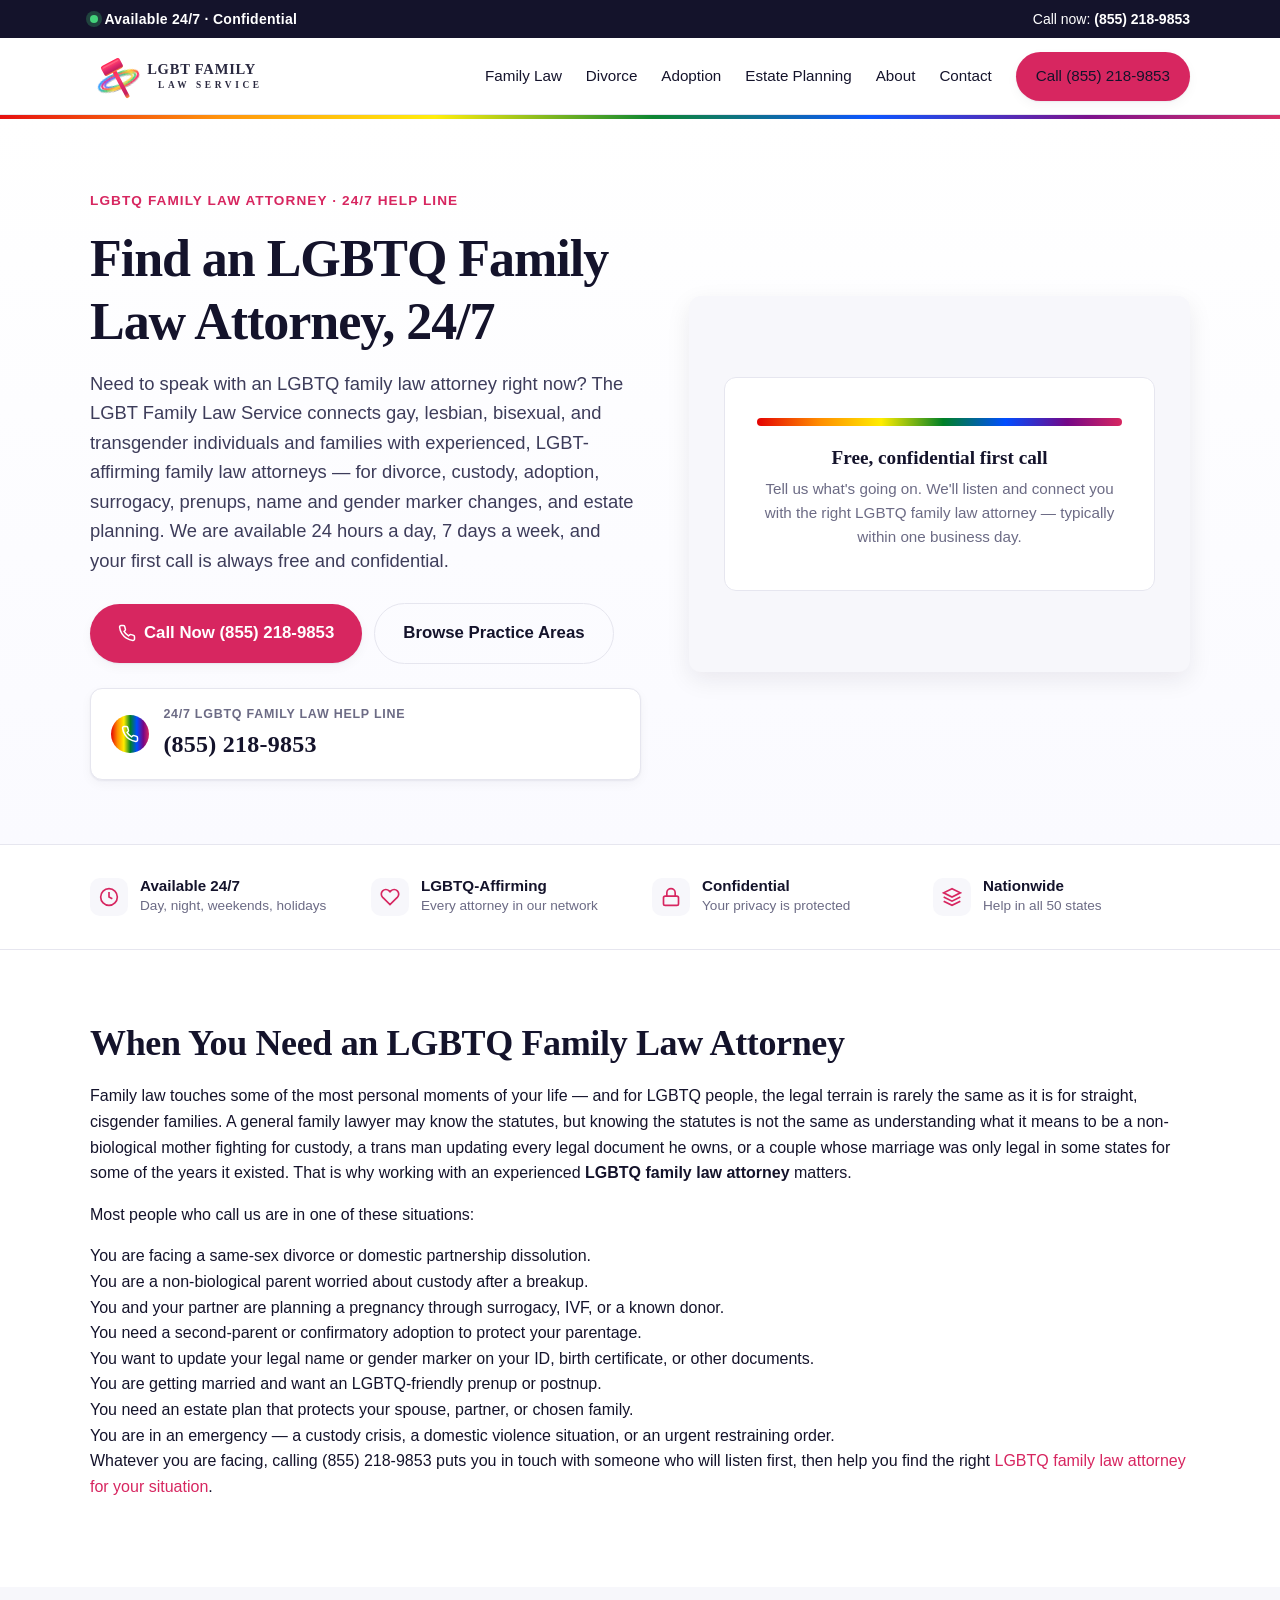
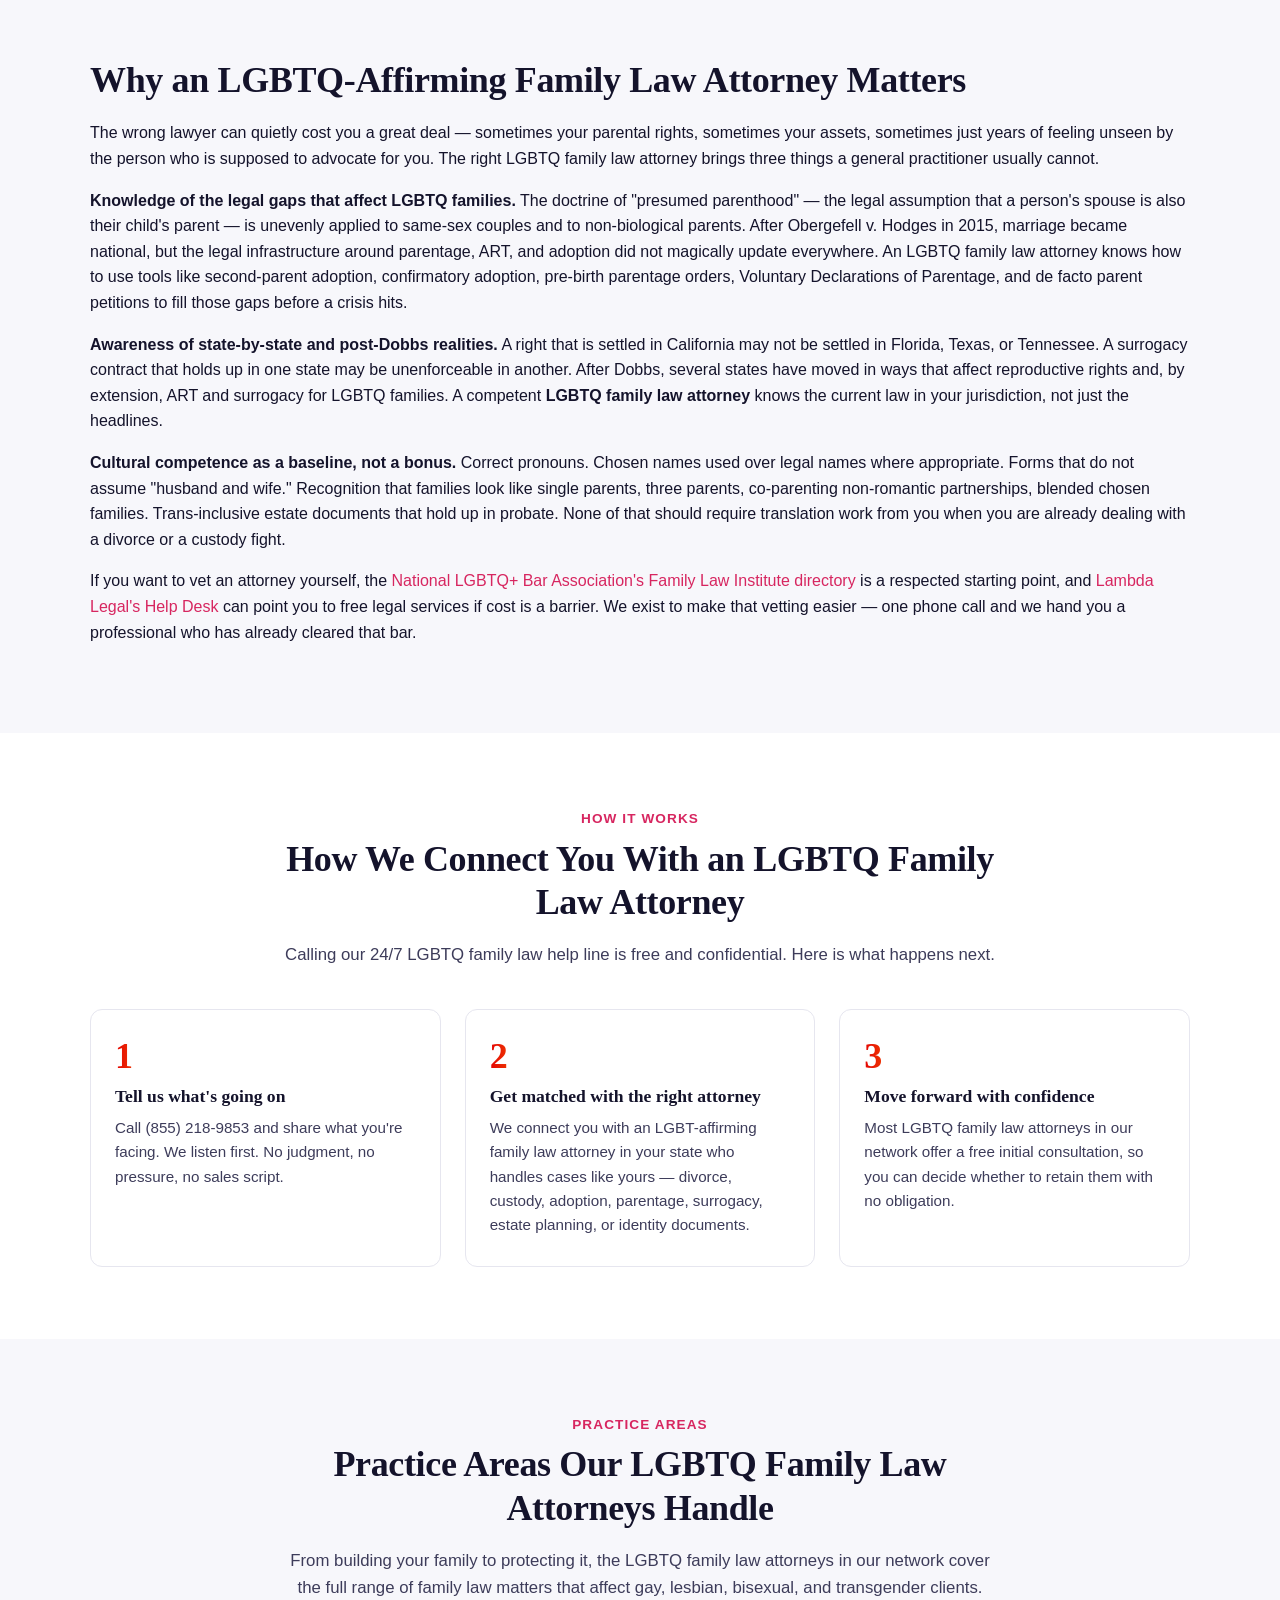
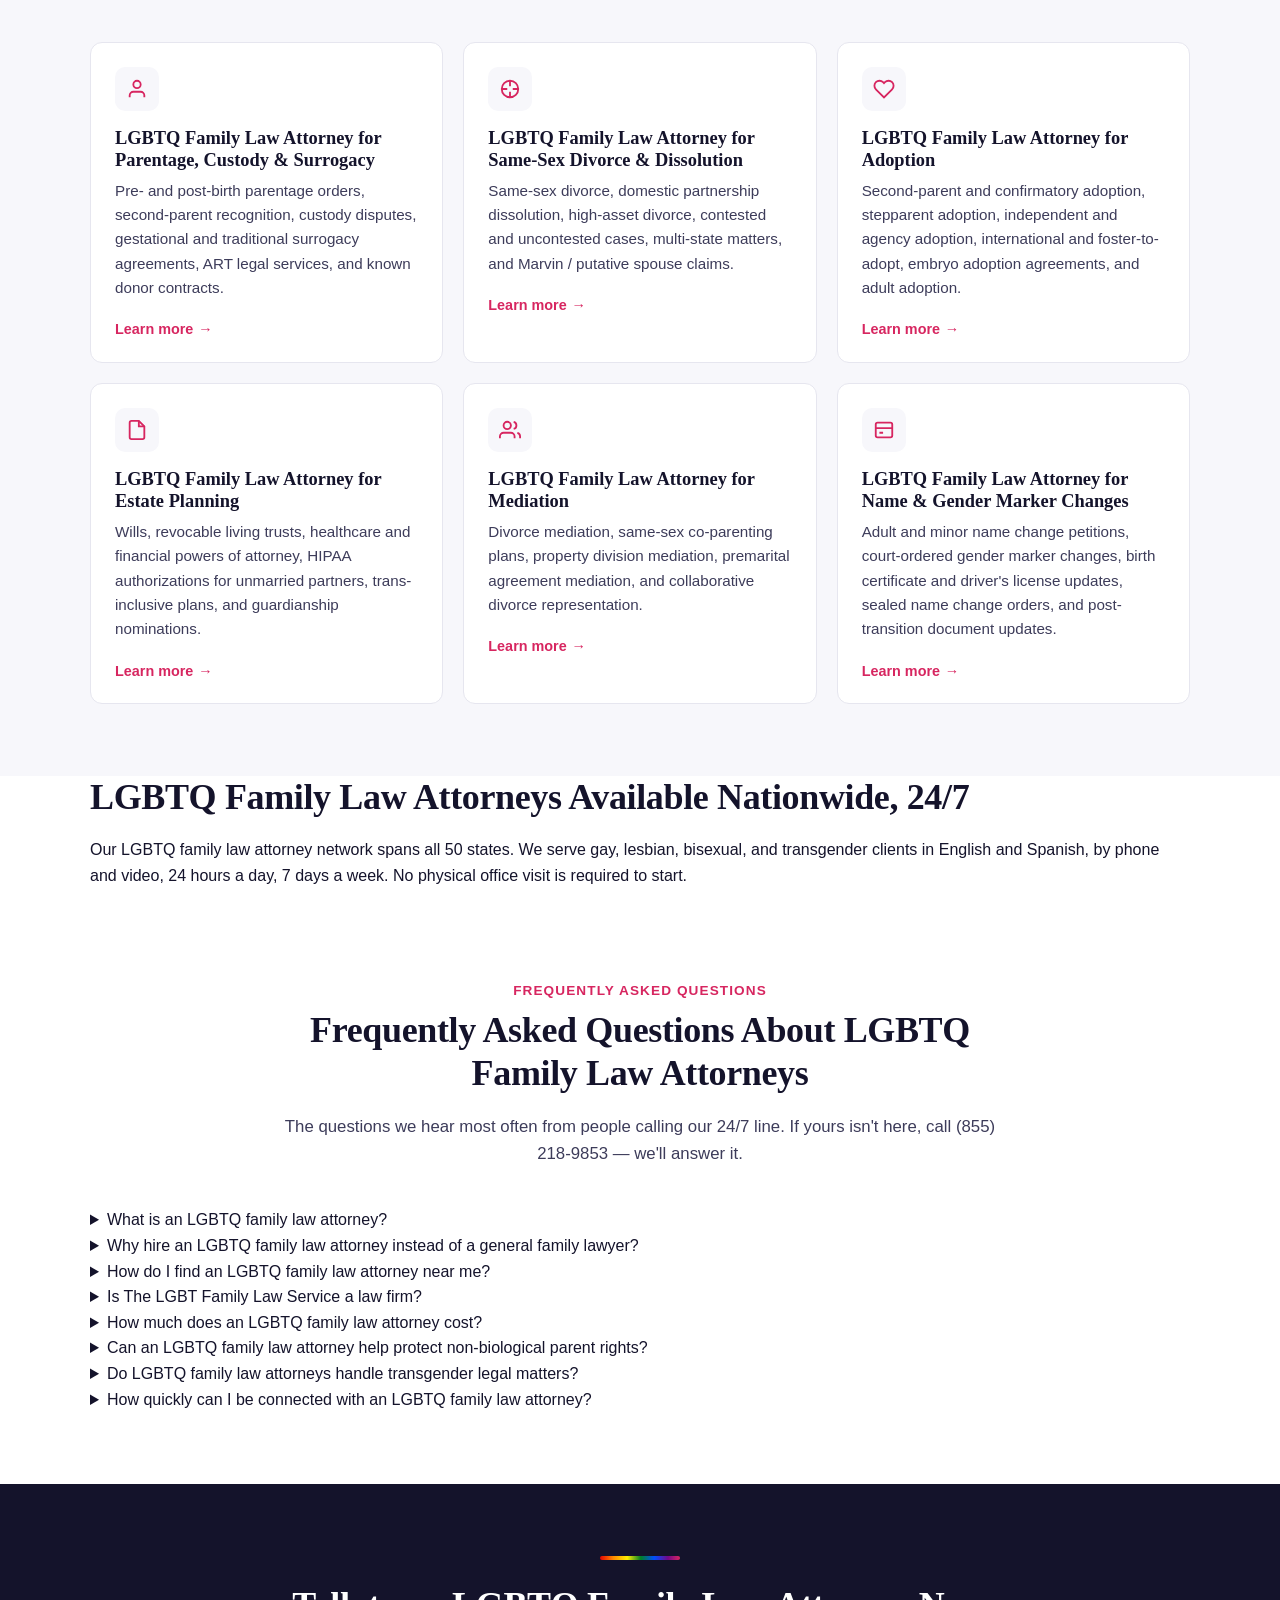
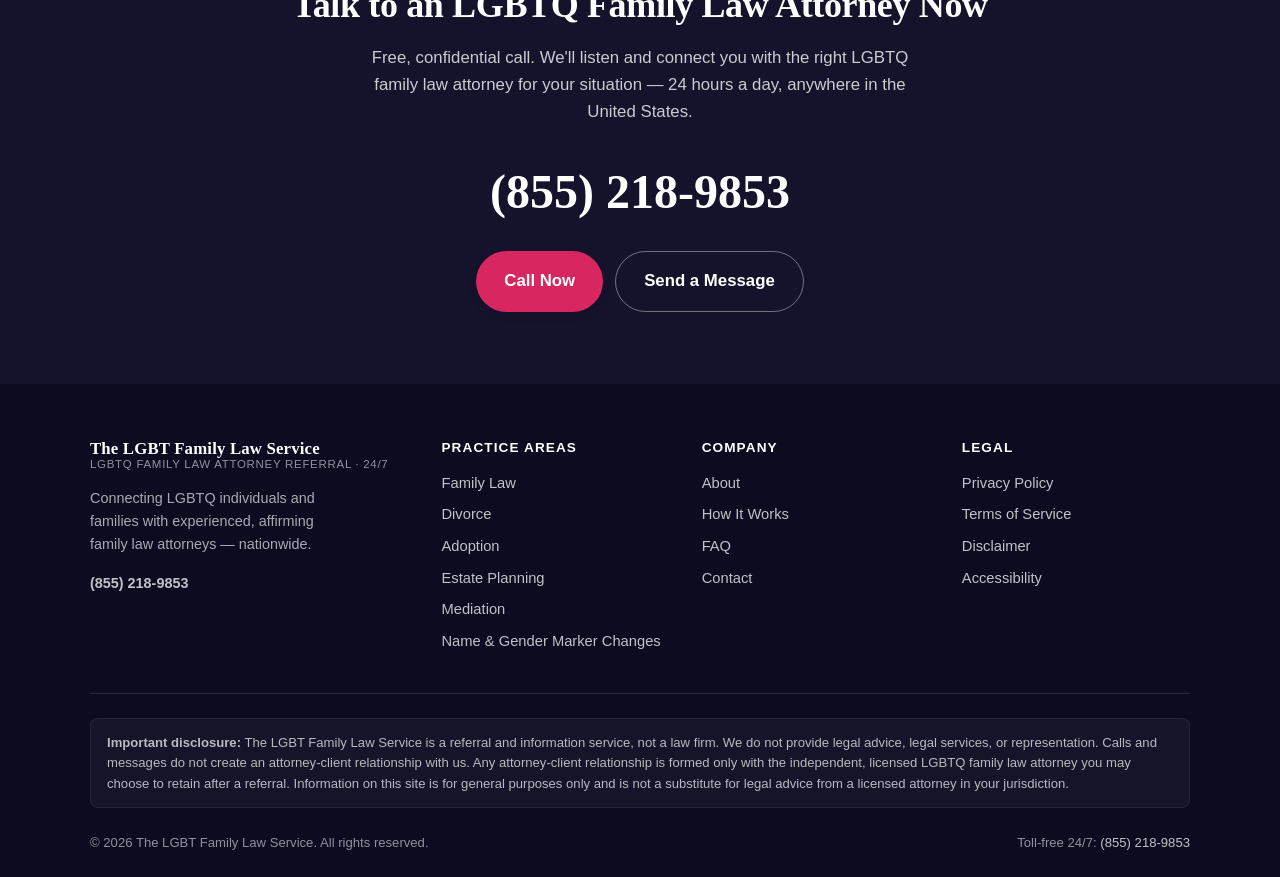
==== commit 2445cb54: "new files" ====
--- a/index.html
+++ b/index.html
@@ -4,9 +4,9 @@
   <meta charset="UTF-8" />
   <meta name="viewport" content="width=device-width, initial-scale=1.0" />
 
-  <title>LGBTQ Family Law Help, 24/7 — Divorce, Custody, Adoption, Estate Planning | The LGBT Family Law Service</title>
-  <meta name="description" content="The LGBT Family Law Service connects LGBTQ individuals and families with experienced family law professionals for divorce, custody, adoption, surrogacy, prenups, name and gender marker changes, and estate planning. Available 24/7. Call (855) 218-9853." />
-  <meta name="keywords" content="LGBT family law, LGBTQ divorce, same-sex divorce, LGBTQ custody, gay adoption attorney, lesbian family law, transgender legal services, surrogacy attorney, second-parent adoption, gender marker change, LGBT estate planning, domestic partnership dissolution, LGBTQ prenup, name change attorney" />
+  <title>LGBTQ Family Law Attorney — Free 24/7 Connection | The LGBT Family Law Service</title>
+  <meta name="description" content="Need an LGBTQ family law attorney? The LGBT Family Law Service connects you 24/7 with experienced, LGBT-affirming family law attorneys for divorce, custody, adoption, surrogacy, prenups, name and gender marker changes, and estate planning. Free, confidential. Call (855) 218-9853." />
+  <meta name="keywords" content="LGBTQ family law attorney, LGBT family law attorney, gay family law attorney, lesbian family lawyer, same-sex family law attorney, transgender family lawyer, LGBTQ divorce attorney, second-parent adoption lawyer, LGBTQ custody attorney, surrogacy lawyer, LGBTQ estate planning attorney, name and gender marker change lawyer" />
   <meta name="robots" content="index, follow, max-image-preview:large, max-snippet:-1, max-video-preview:-1" />
   <meta name="author" content="The LGBT Family Law Service" />
   <link rel="canonical" href="https://www.lgbtfamilylawservice.com/" />
@@ -15,8 +15,8 @@
   <!-- Open Graph -->
   <meta property="og:type" content="website" />
   <meta property="og:site_name" content="The LGBT Family Law Service" />
-  <meta property="og:title" content="LGBTQ Family Law Help, 24/7 | The LGBT Family Law Service" />
-  <meta property="og:description" content="Get connected with experienced LGBTQ-affirming family law professionals for divorce, custody, adoption, estate planning, surrogacy, and more. Available 24/7." />
+  <meta property="og:title" content="LGBTQ Family Law Attorney — Free 24/7 Connection | The LGBT Family Law Service" />
+  <meta property="og:description" content="Connect 24/7 with an experienced LGBTQ family law attorney for divorce, custody, adoption, surrogacy, estate planning, and more. Free and confidential." />
   <meta property="og:url" content="https://www.lgbtfamilylawservice.com/" />
   <meta property="og:image" content="https://www.lgbtfamilylawservice.com/assets/img/og-image.jpg" />
   <meta property="og:image:width" content="1200" />
@@ -25,8 +25,8 @@
 
   <!-- Twitter -->
   <meta name="twitter:card" content="summary_large_image" />
-  <meta name="twitter:title" content="LGBTQ Family Law Help, 24/7 | The LGBT Family Law Service" />
-  <meta name="twitter:description" content="Connecting the LGBTQ community with experienced family law professionals — divorce, custody, adoption, estate planning. 24/7 help line: (855) 218-9853." />
+  <meta name="twitter:title" content="LGBTQ Family Law Attorney — Free 24/7 Connection | The LGBT Family Law Service" />
+  <meta name="twitter:description" content="Find an LGBTQ family law attorney 24/7 — divorce, custody, adoption, estate planning. Call (855) 218-9853." />
   <meta name="twitter:image" content="https://www.lgbtfamilylawservice.com/assets/img/og-image.jpg" />
 
   <!-- Geo / Place -->
@@ -38,11 +38,10 @@
   <link rel="apple-touch-icon" href="/assets/img/favicon.svg" />
   <link rel="stylesheet" href="/assets/css/styles.css" />
 
-  <!-- Preconnect for tel + analytics if added later -->
   <link rel="dns-prefetch" href="//www.google.com" />
 
   <!-- ===========================================================
-       Structured data — Organization + WebSite + Services + FAQ
+       Structured data — Organization + WebSite + Service + FAQPage
        =========================================================== -->
   <script type="application/ld+json">
   {
@@ -52,35 +51,36 @@
         "@type": "Organization",
         "@id": "https://www.lgbtfamilylawservice.com/#organization",
         "name": "The LGBT Family Law Service",
-        "alternateName": "LGBT Family Law Service",
+        "alternateName": ["LGBT Family Law Service", "LGBTQ Family Law Attorney Referral"],
         "url": "https://www.lgbtfamilylawservice.com/",
         "logo": {
           "@type": "ImageObject",
           "url": "https://www.lgbtfamilylawservice.com/assets/img/logo.svg",
-          "width": 600,
+          "width": 720,
           "height": 200
         },
         "image": "https://www.lgbtfamilylawservice.com/assets/img/logo.svg",
-        "description": "LGBTQ family law referral and information service connecting clients with experienced family law professionals nationwide. Available 24/7.",
+        "description": "Nationwide LGBTQ family law attorney referral and information service. We connect gay, lesbian, bisexual, and transgender individuals and families with experienced, LGBT-affirming family law attorneys. Available 24/7.",
         "telephone": "+1-855-218-9853",
         "email": "support@lgbtfamilylawservice.com",
-        "areaServed": {
-          "@type": "Country",
-          "name": "United States"
-        },
+        "areaServed": { "@type": "Country", "name": "United States" },
         "knowsAbout": [
-          "LGBTQ family law",
+          "LGBTQ family law attorney",
+          "Gay family law attorney",
+          "Lesbian family lawyer",
           "Same-sex divorce",
           "LGBTQ child custody",
           "Second-parent adoption",
-          "Surrogacy law",
-          "Assisted reproductive technology agreements",
+          "Confirmatory adoption",
+          "Surrogacy and assisted reproductive technology agreements",
           "LGBTQ estate planning",
-          "Name and gender marker changes",
-          "Domestic partnership dissolution"
+          "Transgender name and gender marker changes",
+          "Domestic partnership dissolution",
+          "Non-biological parent rights"
         ],
         "sameAs": [
-          "https://www.google.com/maps?cid=7331773496672502656"
+          "https://www.google.com/maps?cid=7331773496672502656",
+          "https://www.facebook.com/LGBTFamilyLawService"
         ],
         "contactPoint": [
           {
@@ -103,7 +103,7 @@
         "@id": "https://www.lgbtfamilylawservice.com/#website",
         "url": "https://www.lgbtfamilylawservice.com/",
         "name": "The LGBT Family Law Service",
-        "description": "LGBTQ family law information and referral service. Available 24/7.",
+        "description": "LGBTQ family law attorney referral and information service. Available 24/7.",
         "publisher": { "@id": "https://www.lgbtfamilylawservice.com/#organization" },
         "inLanguage": "en-US"
       },
@@ -111,73 +111,101 @@
         "@type": "WebPage",
         "@id": "https://www.lgbtfamilylawservice.com/#webpage",
         "url": "https://www.lgbtfamilylawservice.com/",
-        "name": "LGBTQ Family Law Help, 24/7 | The LGBT Family Law Service",
+        "name": "LGBTQ Family Law Attorney — Free 24/7 Connection",
         "isPartOf": { "@id": "https://www.lgbtfamilylawservice.com/#website" },
         "about": { "@id": "https://www.lgbtfamilylawservice.com/#organization" },
-        "description": "LGBTQ family law help available 24/7. Connect with family law professionals for divorce, custody, adoption, surrogacy, estate planning, and more.",
-        "inLanguage": "en-US"
+        "description": "Connect 24/7 with an LGBTQ family law attorney for divorce, custody, adoption, surrogacy, estate planning, and more. Free, confidential.",
+        "inLanguage": "en-US",
+        "primaryImageOfPage": "https://www.lgbtfamilylawservice.com/assets/img/logo.svg"
       },
       {
         "@type": "Service",
-        "name": "LGBTQ Family Law Referral",
-        "serviceType": "Family law referral service",
+        "@id": "https://www.lgbtfamilylawservice.com/#service",
+        "name": "LGBTQ Family Law Attorney Referral",
+        "serviceType": "LGBTQ family law attorney referral",
         "provider": { "@id": "https://www.lgbtfamilylawservice.com/#organization" },
         "areaServed": { "@type": "Country", "name": "United States" },
         "audience": { "@type": "Audience", "audienceType": "LGBTQ individuals and families" },
+        "description": "Free 24/7 connection to experienced LGBTQ family law attorneys for divorce, custody, adoption, parentage, surrogacy, estate planning, and name and gender marker changes.",
         "hasOfferCatalog": {
           "@type": "OfferCatalog",
           "name": "LGBTQ Family Law Services",
           "itemListElement": [
-            { "@type": "OfferCatalog", "name": "Parentage, Custody & Surrogacy", "url": "https://www.lgbtfamilylawservice.com/family-law/" },
-            { "@type": "OfferCatalog", "name": "Same-Sex Divorce & Dissolution", "url": "https://www.lgbtfamilylawservice.com/divorce/" },
-            { "@type": "OfferCatalog", "name": "LGBTQ Adoption", "url": "https://www.lgbtfamilylawservice.com/adoption/" },
-            { "@type": "OfferCatalog", "name": "Estate Planning for LGBTQ Families", "url": "https://www.lgbtfamilylawservice.com/estate-planning/" },
-            { "@type": "OfferCatalog", "name": "Mediation & Collaborative Resolution", "url": "https://www.lgbtfamilylawservice.com/mediation/" },
-            { "@type": "OfferCatalog", "name": "Name & Gender Marker Changes", "url": "https://www.lgbtfamilylawservice.com/identity-documents/" }
+            { "@type": "OfferCatalog", "name": "LGBTQ Family Law Attorney for Parentage, Custody & Surrogacy", "url": "https://www.lgbtfamilylawservice.com/family-law/" },
+            { "@type": "OfferCatalog", "name": "LGBTQ Family Law Attorney for Same-Sex Divorce & Dissolution", "url": "https://www.lgbtfamilylawservice.com/divorce/" },
+            { "@type": "OfferCatalog", "name": "LGBTQ Family Law Attorney for Adoption", "url": "https://www.lgbtfamilylawservice.com/adoption/" },
+            { "@type": "OfferCatalog", "name": "LGBTQ Family Law Attorney for Estate Planning", "url": "https://www.lgbtfamilylawservice.com/estate-planning/" },
+            { "@type": "OfferCatalog", "name": "LGBTQ Family Law Attorney for Mediation", "url": "https://www.lgbtfamilylawservice.com/mediation/" },
+            { "@type": "OfferCatalog", "name": "LGBTQ Family Law Attorney for Name & Gender Marker Changes", "url": "https://www.lgbtfamilylawservice.com/identity-documents/" }
           ]
         }
       },
       {
         "@type": "FAQPage",
+        "@id": "https://www.lgbtfamilylawservice.com/#faq",
         "mainEntity": [
           {
             "@type": "Question",
+            "name": "What is an LGBTQ family law attorney?",
+            "acceptedAnswer": {
+              "@type": "Answer",
+              "text": "An LGBTQ family law attorney is a lawyer who handles family law matters — divorce, custody, parentage, adoption, surrogacy, estate planning — and has specific experience representing gay, lesbian, bisexual, and transgender clients. They understand the legal nuances that affect LGBTQ families, such as non-biological parent rights, the timing complications of pre-Obergefell relationships, and trans-inclusive document changes."
+            }
+          },
+          {
+            "@type": "Question",
+            "name": "Why hire an LGBTQ family law attorney instead of a general family lawyer?",
+            "acceptedAnswer": {
+              "@type": "Answer",
+              "text": "General family lawyers may not be familiar with the specific issues LGBTQ clients face — presumed parenthood gaps for non-biological parents, complications around domestic partnerships and civil unions, surrogacy and assisted reproductive technology contracts, three-parent recognition under California Family Code §7612(c), and gender marker changes. An LGBTQ family law attorney brings both the legal expertise and the cultural competence needed to advocate for you effectively."
+            }
+          },
+          {
+            "@type": "Question",
+            "name": "How do I find an LGBTQ family law attorney near me?",
+            "acceptedAnswer": {
+              "@type": "Answer",
+              "text": "Call our 24/7 help line at (855) 218-9853. We connect you with an LGBT-affirming family law attorney in your state who handles the kind of case you are facing. Most professionals in our network offer free initial consultations."
+            }
+          },
+          {
+            "@type": "Question",
             "name": "Is The LGBT Family Law Service a law firm?",
             "acceptedAnswer": {
               "@type": "Answer",
-              "text": "No. The LGBT Family Law Service is a referral and information service. We do not provide legal advice, representation, or services directly. We connect members of the LGBTQ community with independent, licensed family law professionals who handle their cases."
-            }
-          },
-          {
-            "@type": "Question",
-            "name": "How much does it cost to call?",
-            "acceptedAnswer": {
-              "@type": "Answer",
-              "text": "Calling our 24/7 line at (855) 218-9853 is free. The professional you are connected with may offer a free initial consultation; any fees for legal representation are set by and paid directly to the attorney."
-            }
-          },
-          {
-            "@type": "Question",
-            "name": "What kinds of cases can you help with?",
-            "acceptedAnswer": {
-              "@type": "Answer",
-              "text": "We help LGBTQ individuals and families connect with family law professionals for divorce, child custody, second-parent and confirmatory adoption, surrogacy and assisted reproductive technology agreements, estate planning, name and gender marker changes, domestic partnership dissolution, mediation, and related matters."
-            }
-          },
-          {
-            "@type": "Question",
-            "name": "Is your help line really available 24/7?",
-            "acceptedAnswer": {
-              "@type": "Answer",
-              "text": "Yes. Our help line is available 24 hours a day, 7 days a week, including holidays. If you reach us outside normal business hours, we will take your information and connect you with a family law professional as soon as possible."
-            }
-          },
-          {
-            "@type": "Question",
-            "name": "Do you serve clients outside California?",
-            "acceptedAnswer": {
-              "@type": "Answer",
-              "text": "Yes. We work with a network of LGBTQ-affirming family law professionals across the United States and can help connect you with the right person in your state or jurisdiction."
+              "text": "No. The LGBT Family Law Service is a referral and information service. We do not provide legal advice or representation. Calling us does not create an attorney-client relationship with us. Any attorney-client relationship is formed only with the independent, licensed LGBTQ family law attorney you may choose to retain after a referral."
+            }
+          },
+          {
+            "@type": "Question",
+            "name": "How much does an LGBTQ family law attorney cost?",
+            "acceptedAnswer": {
+              "@type": "Answer",
+              "text": "Fees vary by attorney, state, and case complexity. Calling our service is free. Most attorneys in our network offer a free initial consultation so you can understand likely costs before retaining them. Fees are set by, and paid directly to, the attorney."
+            }
+          },
+          {
+            "@type": "Question",
+            "name": "Can an LGBTQ family law attorney help protect non-biological parent rights?",
+            "acceptedAnswer": {
+              "@type": "Answer",
+              "text": "Yes. Protecting non-biological parent rights is one of the most important services an LGBTQ family law attorney provides. Through second-parent adoption, confirmatory adoption, pre-birth parentage orders, Voluntary Declarations of Parentage, and de facto parent petitions, an experienced LGBTQ family law attorney can secure a non-biological parent's legal relationship with their child."
+            }
+          },
+          {
+            "@type": "Question",
+            "name": "Do LGBTQ family law attorneys handle transgender legal matters?",
+            "acceptedAnswer": {
+              "@type": "Answer",
+              "text": "Many do. Our network includes attorneys experienced in court-ordered name and gender marker changes, updates to birth certificates and California driver's licenses or IDs, trans-inclusive estate planning, and family law matters involving transgender parents or spouses."
+            }
+          },
+          {
+            "@type": "Question",
+            "name": "How quickly can I be connected with an LGBTQ family law attorney?",
+            "acceptedAnswer": {
+              "@type": "Answer",
+              "text": "Most callers are connected with an LGBTQ family law attorney in our network within one business day. For urgent matters — emergency custody, domestic violence restraining orders, time-sensitive surrogacy contracts — we prioritize same-day connection whenever possible."
             }
           }
         ]
@@ -201,8 +229,8 @@
 <!-- ============ Header ============ -->
 <header class="site-header" role="banner">
   <div class="container">
-    <a class="brand" href="/" aria-label="The LGBT Family Law Service — Home">
-      <img src="/assets/img/logo.svg" alt="The LGBT Family Law Service logo — rainbow gavel" width="220" height="60" />
+    <a class="brand" href="/" aria-label="The LGBT Family Law Service — LGBTQ family law attorney referral, home">
+      <img src="/assets/img/logo.svg" alt="The LGBT Family Law Service — LGBTQ family law attorney referral logo with rainbow gavel" width="220" height="60" />
     </a>
     <nav class="nav" id="primary-nav" aria-label="Primary">
       <a href="/family-law/">Family Law</a>
@@ -223,22 +251,22 @@
 <section class="hero">
   <div class="container hero-inner">
     <div class="hero-copy">
-      <span class="hero-eyebrow">LGBTQ Family Law · 24/7 Help Line</span>
-      <h1>Legal help for our community, whenever you need it.</h1>
-      <p class="lead">The LGBT Family Law Service connects gay, lesbian, bisexual, and transgender individuals and families with experienced, LGBTQ-affirming family law professionals — for divorce, custody, adoption, surrogacy, estate planning, name and gender marker changes, and more.</p>
+      <span class="hero-eyebrow">LGBTQ Family Law Attorney · 24/7 Help Line</span>
+      <h1>Find an LGBTQ Family Law Attorney, 24/7</h1>
+      <p class="lead">Need to speak with an LGBTQ family law attorney right now? The LGBT Family Law Service connects gay, lesbian, bisexual, and transgender individuals and families with experienced, LGBT-affirming family law attorneys — for divorce, custody, adoption, surrogacy, prenups, name and gender marker changes, and estate planning. We are available 24 hours a day, 7 days a week, and your first call is always free and confidential.</p>
       <div class="hero-ctas">
         <a class="btn btn-primary btn-lg" href="tel:+18552189853" aria-label="Call us, 8 5 5, 2 1 8, 9 8 5 3">
           <svg width="18" height="18" viewBox="0 0 24 24" fill="none" stroke="currentColor" stroke-width="2" aria-hidden="true"><path d="M22 16.92v3a2 2 0 0 1-2.18 2 19.79 19.79 0 0 1-8.63-3.07 19.5 19.5 0 0 1-6-6 19.79 19.79 0 0 1-3.07-8.67A2 2 0 0 1 4.11 2h3a2 2 0 0 1 2 1.72c.13.96.37 1.9.72 2.81a2 2 0 0 1-.45 2.11L8.09 9.91a16 16 0 0 0 6 6l1.27-1.27a2 2 0 0 1 2.11-.45c.91.35 1.85.59 2.81.72A2 2 0 0 1 22 16.92z"/></svg>
           Call Now (855) 218-9853
         </a>
-        <a class="btn btn-ghost btn-lg" href="#services">Browse Services</a>
+        <a class="btn btn-ghost btn-lg" href="#practice-areas">Browse Practice Areas</a>
       </div>
       <div class="hero-phone-strip" role="complementary" aria-label="24/7 help line">
         <div class="icon" aria-hidden="true">
           <svg viewBox="0 0 24 24" fill="none" stroke="currentColor" stroke-width="2"><path d="M22 16.92v3a2 2 0 0 1-2.18 2 19.79 19.79 0 0 1-8.63-3.07 19.5 19.5 0 0 1-6-6 19.79 19.79 0 0 1-3.07-8.67A2 2 0 0 1 4.11 2h3a2 2 0 0 1 2 1.72c.13.96.37 1.9.72 2.81a2 2 0 0 1-.45 2.11L8.09 9.91a16 16 0 0 0 6 6l1.27-1.27a2 2 0 0 1 2.11-.45c.91.35 1.85.59 2.81.72A2 2 0 0 1 22 16.92z"/></svg>
         </div>
         <div>
-          <div class="label">24/7 Help Line</div>
+          <div class="label">24/7 LGBTQ Family Law Help Line</div>
           <div class="num"><a href="tel:+18552189853">(855) 218-9853</a></div>
         </div>
       </div>
@@ -248,14 +276,14 @@
       <div class="placeholder-card">
         <div class="pride-bar"></div>
         <h3>Free, confidential first call</h3>
-        <p>Tell us what's going on. We'll listen and connect you with the right family law professional — typically within one business day.</p>
+        <p>Tell us what's going on. We'll listen and connect you with the right LGBTQ family law attorney — typically within one business day.</p>
       </div>
     </div>
   </div>
 </section>
 
 <!-- ============ Trust strip ============ -->
-<section class="trust-strip" aria-label="Why choose The LGBT Family Law Service">
+<section class="trust-strip" aria-label="Why work with The LGBT Family Law Service">
   <div class="container">
     <div class="row">
       <div class="trust-item">
@@ -264,7 +292,7 @@
       </div>
       <div class="trust-item">
         <div class="ti-icon"><svg viewBox="0 0 24 24" fill="none" stroke="currentColor" stroke-width="2"><path d="M20.84 4.61a5.5 5.5 0 0 0-7.78 0L12 5.67l-1.06-1.06a5.5 5.5 0 0 0-7.78 7.78l1.06 1.06L12 21.23l7.78-7.78 1.06-1.06a5.5 5.5 0 0 0 0-7.78z"/></svg></div>
-        <div><h4>LGBTQ-Affirming</h4><p>Every professional in our network</p></div>
+        <div><h4>LGBTQ-Affirming</h4><p>Every attorney in our network</p></div>
       </div>
       <div class="trust-item">
         <div class="ti-icon"><svg viewBox="0 0 24 24" fill="none" stroke="currentColor" stroke-width="2"><rect x="3" y="11" width="18" height="11" rx="2"/><path d="M7 11V7a5 5 0 0 1 10 0v4"/></svg></div>
@@ -278,107 +306,190 @@
   </div>
 </section>
 
-<!-- ============ Services ============ -->
-<section class="section" id="services">
-  <div class="container">
-    <div class="section-head">
-      <span class="eyebrow">What we help with</span>
-      <h2>Family law, made for our community</h2>
-      <p>From building your family to protecting it — get connected with experienced LGBTQ-affirming family law professionals for whatever you're facing.</p>
-    </div>
-
-    <div class="services-grid">
-
-      <a class="service-card" href="/family-law/">
-        <div class="sc-icon" aria-hidden="true"><svg viewBox="0 0 24 24" fill="none" stroke="currentColor" stroke-width="2"><path d="M20 21v-2a4 4 0 0 0-4-4H8a4 4 0 0 0-4 4v2"/><circle cx="12" cy="7" r="4"/></svg></div>
-        <h3>Parentage, Custody &amp; Surrogacy</h3>
-        <p>Pre- and post-birth parentage orders, second-parent recognition, custody disputes, surrogacy and donor agreements, ART legal services.</p>
-        <span class="sc-link">Learn more</span>
-      </a>
-
-      <a class="service-card" href="/divorce/">
-        <div class="sc-icon" aria-hidden="true"><svg viewBox="0 0 24 24" fill="none" stroke="currentColor" stroke-width="2"><path d="M3 12h6"/><path d="M15 12h6"/><path d="M12 3v6"/><path d="M12 15v6"/><circle cx="12" cy="12" r="9"/></svg></div>
-        <h3>Same-Sex Divorce &amp; Dissolution</h3>
-        <p>Same-sex divorce, domestic partnership dissolution, high-asset divorce, contested and uncontested cases, multi-state matters.</p>
-        <span class="sc-link">Learn more</span>
-      </a>
-
-      <a class="service-card" href="/adoption/">
-        <div class="sc-icon" aria-hidden="true"><svg viewBox="0 0 24 24" fill="none" stroke="currentColor" stroke-width="2"><path d="M20.84 4.61a5.5 5.5 0 0 0-7.78 0L12 5.67l-1.06-1.06a5.5 5.5 0 0 0-7.78 7.78l1.06 1.06L12 21.23l7.78-7.78 1.06-1.06a5.5 5.5 0 0 0 0-7.78z"/></svg></div>
-        <h3>LGBTQ Adoption</h3>
-        <p>Second-parent and confirmatory adoption, stepparent adoption, independent and agency adoption, international and foster-to-adopt.</p>
-        <span class="sc-link">Learn more</span>
-      </a>
-
-      <a class="service-card" href="/estate-planning/">
-        <div class="sc-icon" aria-hidden="true"><svg viewBox="0 0 24 24" fill="none" stroke="currentColor" stroke-width="2"><path d="M14 2H6a2 2 0 0 0-2 2v16a2 2 0 0 0 2 2h12a2 2 0 0 0 2-2V8z"/><polyline points="14 2 14 8 20 8"/></svg></div>
-        <h3>Estate Planning</h3>
-        <p>Wills, revocable living trusts, healthcare and financial powers of attorney, trans-inclusive plans, guardianship nominations.</p>
-        <span class="sc-link">Learn more</span>
-      </a>
-
-      <a class="service-card" href="/mediation/">
-        <div class="sc-icon" aria-hidden="true"><svg viewBox="0 0 24 24" fill="none" stroke="currentColor" stroke-width="2"><path d="M17 21v-2a4 4 0 0 0-4-4H5a4 4 0 0 0-4 4v2"/><circle cx="9" cy="7" r="4"/><path d="M23 21v-2a4 4 0 0 0-3-3.87"/><path d="M16 3.13a4 4 0 0 1 0 7.75"/></svg></div>
-        <h3>Mediation &amp; Collaborative Resolution</h3>
-        <p>Divorce mediation, co-parenting plans, property division, premarital agreement mediation, collaborative divorce representation.</p>
-        <span class="sc-link">Learn more</span>
-      </a>
-
-      <a class="service-card" href="/identity-documents/">
-        <div class="sc-icon" aria-hidden="true"><svg viewBox="0 0 24 24" fill="none" stroke="currentColor" stroke-width="2"><rect x="3" y="4" width="18" height="16" rx="2"/><line x1="3" y1="10" x2="21" y2="10"/><path d="M7 15h4"/></svg></div>
-        <h3>Name &amp; Gender Marker Changes</h3>
-        <p>Adult and minor name change petitions, court-ordered gender marker changes, birth certificate and ID updates, sealed orders.</p>
-        <span class="sc-link">Learn more</span>
-      </a>
-
-    </div>
-  </div>
-</section>
-
-<!-- ============ How it works ============ -->
-<section class="section section-alt" id="how-it-works">
+<!-- ============ H2 #1 — When you need an LGBTQ Family Law Attorney ============ -->
+<section class="section">
+  <div class="container prose">
+    <h2>When You Need an LGBTQ Family Law Attorney</h2>
+    <p>Family law touches some of the most personal moments of your life — and for LGBTQ people, the legal terrain is rarely the same as it is for straight, cisgender families. A general family lawyer may know the statutes, but knowing the statutes is not the same as understanding what it means to be a non-biological mother fighting for custody, a trans man updating every legal document he owns, or a couple whose marriage was only legal in some states for some of the years it existed. That is why working with an experienced <strong>LGBTQ family law attorney</strong> matters.</p>
+    <p>Most people who call us are in one of these situations:</p>
+    <div class="situations" role="list">
+      <div class="situation" role="listitem">You are facing a same-sex divorce or domestic partnership dissolution.</div>
+      <div class="situation" role="listitem">You are a non-biological parent worried about custody after a breakup.</div>
+      <div class="situation" role="listitem">You and your partner are planning a pregnancy through surrogacy, IVF, or a known donor.</div>
+      <div class="situation" role="listitem">You need a second-parent or confirmatory adoption to protect your parentage.</div>
+      <div class="situation" role="listitem">You want to update your legal name or gender marker on your ID, birth certificate, or other documents.</div>
+      <div class="situation" role="listitem">You are getting married and want an LGBTQ-friendly prenup or postnup.</div>
+      <div class="situation" role="listitem">You need an estate plan that protects your spouse, partner, or chosen family.</div>
+      <div class="situation" role="listitem">You are in an emergency — a custody crisis, a domestic violence situation, or an urgent restraining order.</div>
+    </div>
+    <p>Whatever you are facing, calling (855) 218-9853 puts you in touch with someone who will listen first, then help you find the right <a href="/family-law/">LGBTQ family law attorney for your situation</a>.</p>
+  </div>
+</section>
+
+<!-- ============ H2 #2 — Why an LGBTQ-affirming attorney matters ============ -->
+<section class="section section-alt">
+  <div class="container prose">
+    <h2>Why an LGBTQ-Affirming Family Law Attorney Matters</h2>
+    <p>The wrong lawyer can quietly cost you a great deal — sometimes your parental rights, sometimes your assets, sometimes just years of feeling unseen by the person who is supposed to advocate for you. The right LGBTQ family law attorney brings three things a general practitioner usually cannot.</p>
+    <p><strong>Knowledge of the legal gaps that affect LGBTQ families.</strong> The doctrine of "presumed parenthood" — the legal assumption that a person's spouse is also their child's parent — is unevenly applied to same-sex couples and to non-biological parents. After Obergefell v. Hodges in 2015, marriage became national, but the legal infrastructure around parentage, ART, and adoption did not magically update everywhere. An LGBTQ family law attorney knows how to use tools like second-parent adoption, confirmatory adoption, pre-birth parentage orders, Voluntary Declarations of Parentage, and de facto parent petitions to fill those gaps before a crisis hits.</p>
+    <p><strong>Awareness of state-by-state and post-Dobbs realities.</strong> A right that is settled in California may not be settled in Florida, Texas, or Tennessee. A surrogacy contract that holds up in one state may be unenforceable in another. After Dobbs, several states have moved in ways that affect reproductive rights and, by extension, ART and surrogacy for LGBTQ families. A competent <strong>LGBTQ family law attorney</strong> knows the current law in your jurisdiction, not just the headlines.</p>
+    <p><strong>Cultural competence as a baseline, not a bonus.</strong> Correct pronouns. Chosen names used over legal names where appropriate. Forms that do not assume "husband and wife." Recognition that families look like single parents, three parents, co-parenting non-romantic partnerships, blended chosen families. Trans-inclusive estate documents that hold up in probate. None of that should require translation work from you when you are already dealing with a divorce or a custody fight.</p>
+    <p>If you want to vet an attorney yourself, the <a href="https://lgbtqbar.org/programs/legal-professionals/family-law-institute/family-law-attorney-directory/" rel="noopener">National LGBTQ+ Bar Association's Family Law Institute directory</a> is a respected starting point, and <a href="https://www.lambdalegal.org/help" rel="noopener">Lambda Legal's Help Desk</a> can point you to free legal services if cost is a barrier. We exist to make that vetting easier — one phone call and we hand you a professional who has already cleared that bar.</p>
+  </div>
+</section>
+
+<!-- ============ H2 #3 — How we connect you ============ -->
+<section class="section" id="how-it-works">
   <div class="container">
     <div class="section-head">
       <span class="eyebrow">How it works</span>
-      <h2>One call. Real help. No pressure.</h2>
-      <p>Calling us is free and confidential. Here's what happens next.</p>
+      <h2>How We Connect You With an LGBTQ Family Law Attorney</h2>
+      <p>Calling our 24/7 LGBTQ family law help line is free and confidential. Here is what happens next.</p>
     </div>
     <div class="steps">
       <div class="step">
         <div class="step-num">1</div>
         <h3>Tell us what's going on</h3>
-        <p>Call our 24/7 help line and share what you're facing. We listen first. No judgment, no pressure.</p>
+        <p>Call (855) 218-9853 and share what you're facing. We listen first. No judgment, no pressure, no sales script.</p>
       </div>
       <div class="step">
         <div class="step-num">2</div>
-        <h3>Get matched with a professional</h3>
-        <p>We connect you with an LGBTQ-affirming family law professional in your state who handles cases like yours.</p>
+        <h3>Get matched with the right attorney</h3>
+        <p>We connect you with an LGBT-affirming family law attorney in your state who handles cases like yours — divorce, custody, adoption, parentage, surrogacy, estate planning, or identity documents.</p>
       </div>
       <div class="step">
         <div class="step-num">3</div>
         <h3>Move forward with confidence</h3>
-        <p>Most professionals in our network offer a free initial consultation, so you can decide what's right for you.</p>
-      </div>
-    </div>
-  </div>
-</section>
-
-<!-- ============ About preview ============ -->
+        <p>Most LGBTQ family law attorneys in our network offer a free initial consultation, so you can decide whether to retain them with no obligation.</p>
+      </div>
+    </div>
+  </div>
+</section>
+
+<!-- ============ H2 #4 — Practice areas ============ -->
+<section class="section section-alt" id="practice-areas">
+  <div class="container">
+    <div class="section-head">
+      <span class="eyebrow">Practice areas</span>
+      <h2>Practice Areas Our LGBTQ Family Law Attorneys Handle</h2>
+      <p>From building your family to protecting it, the LGBTQ family law attorneys in our network cover the full range of family law matters that affect gay, lesbian, bisexual, and transgender clients.</p>
+    </div>
+
+    <div class="services-grid">
+
+      <a class="service-card" href="/family-law/">
+        <div class="sc-icon" aria-hidden="true"><svg viewBox="0 0 24 24" fill="none" stroke="currentColor" stroke-width="2"><path d="M20 21v-2a4 4 0 0 0-4-4H8a4 4 0 0 0-4 4v2"/><circle cx="12" cy="7" r="4"/></svg></div>
+        <h3>LGBTQ Family Law Attorney for Parentage, Custody &amp; Surrogacy</h3>
+        <p>Pre- and post-birth parentage orders, second-parent recognition, custody disputes, gestational and traditional surrogacy agreements, ART legal services, and known donor contracts.</p>
+        <span class="sc-link">Learn more</span>
+      </a>
+
+      <a class="service-card" href="/divorce/">
+        <div class="sc-icon" aria-hidden="true"><svg viewBox="0 0 24 24" fill="none" stroke="currentColor" stroke-width="2"><path d="M3 12h6"/><path d="M15 12h6"/><path d="M12 3v6"/><path d="M12 15v6"/><circle cx="12" cy="12" r="9"/></svg></div>
+        <h3>LGBTQ Family Law Attorney for Same-Sex Divorce &amp; Dissolution</h3>
+        <p>Same-sex divorce, domestic partnership dissolution, high-asset divorce, contested and uncontested cases, multi-state matters, and Marvin / putative spouse claims.</p>
+        <span class="sc-link">Learn more</span>
+      </a>
+
+      <a class="service-card" href="/adoption/">
+        <div class="sc-icon" aria-hidden="true"><svg viewBox="0 0 24 24" fill="none" stroke="currentColor" stroke-width="2"><path d="M20.84 4.61a5.5 5.5 0 0 0-7.78 0L12 5.67l-1.06-1.06a5.5 5.5 0 0 0-7.78 7.78l1.06 1.06L12 21.23l7.78-7.78 1.06-1.06a5.5 5.5 0 0 0 0-7.78z"/></svg></div>
+        <h3>LGBTQ Family Law Attorney for Adoption</h3>
+        <p>Second-parent and confirmatory adoption, stepparent adoption, independent and agency adoption, international and foster-to-adopt, embryo adoption agreements, and adult adoption.</p>
+        <span class="sc-link">Learn more</span>
+      </a>
+
+      <a class="service-card" href="/estate-planning/">
+        <div class="sc-icon" aria-hidden="true"><svg viewBox="0 0 24 24" fill="none" stroke="currentColor" stroke-width="2"><path d="M14 2H6a2 2 0 0 0-2 2v16a2 2 0 0 0 2 2h12a2 2 0 0 0 2-2V8z"/><polyline points="14 2 14 8 20 8"/></svg></div>
+        <h3>LGBTQ Family Law Attorney for Estate Planning</h3>
+        <p>Wills, revocable living trusts, healthcare and financial powers of attorney, HIPAA authorizations for unmarried partners, trans-inclusive plans, and guardianship nominations.</p>
+        <span class="sc-link">Learn more</span>
+      </a>
+
+      <a class="service-card" href="/mediation/">
+        <div class="sc-icon" aria-hidden="true"><svg viewBox="0 0 24 24" fill="none" stroke="currentColor" stroke-width="2"><path d="M17 21v-2a4 4 0 0 0-4-4H5a4 4 0 0 0-4 4v2"/><circle cx="9" cy="7" r="4"/><path d="M23 21v-2a4 4 0 0 0-3-3.87"/><path d="M16 3.13a4 4 0 0 1 0 7.75"/></svg></div>
+        <h3>LGBTQ Family Law Attorney for Mediation</h3>
+        <p>Divorce mediation, same-sex co-parenting plans, property division mediation, premarital agreement mediation, and collaborative divorce representation.</p>
+        <span class="sc-link">Learn more</span>
+      </a>
+
+      <a class="service-card" href="/identity-documents/">
+        <div class="sc-icon" aria-hidden="true"><svg viewBox="0 0 24 24" fill="none" stroke="currentColor" stroke-width="2"><rect x="3" y="4" width="18" height="16" rx="2"/><line x1="3" y1="10" x2="21" y2="10"/><path d="M7 15h4"/></svg></div>
+        <h3>LGBTQ Family Law Attorney for Name &amp; Gender Marker Changes</h3>
+        <p>Adult and minor name change petitions, court-ordered gender marker changes, birth certificate and driver's license updates, sealed name change orders, and post-transition document updates.</p>
+        <span class="sc-link">Learn more</span>
+      </a>
+
+    </div>
+  </div>
+</section>
+
+<!-- ============ H2 #5 — Nationwide ============ -->
+<section class="nationwide" aria-label="Nationwide availability">
+  <div class="container">
+    <h2>LGBTQ Family Law Attorneys Available Nationwide, 24/7</h2>
+    <p>Our LGBTQ family law attorney network spans all 50 states. We serve gay, lesbian, bisexual, and transgender clients in English and Spanish, by phone and video, 24 hours a day, 7 days a week. No physical office visit is required to start.</p>
+  </div>
+</section>
+
+<!-- ============ H2 #6 — FAQs ============ -->
 <section class="section">
   <div class="container">
     <div class="section-head">
-      <span class="eyebrow">About us</span>
-      <h2>Built for the LGBTQ community</h2>
-      <p>The LGBT Family Law Service was created to help LGBTQ individuals and families navigate the legal system with confidence and dignity. We connect members of the gay, lesbian, bisexual, and transgender community with experienced family law professionals who understand the unique legal needs of our community — from building a family to protecting it. <a href="/about/">Learn more about us &rarr;</a></p>
-    </div>
-  </div>
-</section>
-
-<!-- ============ Final CTA ============ -->
+      <span class="eyebrow">Frequently asked questions</span>
+      <h2>Frequently Asked Questions About LGBTQ Family Law Attorneys</h2>
+      <p>The questions we hear most often from people calling our 24/7 line. If yours isn't here, call (855) 218-9853 — we'll answer it.</p>
+    </div>
+    <div class="faq-list">
+
+      <details class="faq">
+        <summary>What is an LGBTQ family law attorney?</summary>
+        <div class="faq-body"><p>An LGBTQ family law attorney is a lawyer who handles family law matters — divorce, custody, parentage, adoption, surrogacy, estate planning — and has specific experience representing gay, lesbian, bisexual, and transgender clients. They understand the legal nuances that affect LGBTQ families, such as non-biological parent rights, the timing complications of pre-Obergefell relationships, and trans-inclusive document changes.</p></div>
+      </details>
+
+      <details class="faq">
+        <summary>Why hire an LGBTQ family law attorney instead of a general family lawyer?</summary>
+        <div class="faq-body"><p>General family lawyers may not be familiar with the specific issues LGBTQ clients face — presumed parenthood gaps for non-biological parents, complications around domestic partnerships and civil unions, surrogacy and ART contracts, three-parent recognition under California Family Code §7612(c), and gender marker changes. An LGBTQ family law attorney brings both the legal expertise and the cultural competence needed to advocate for you effectively.</p></div>
+      </details>
+
+      <details class="faq">
+        <summary>How do I find an LGBTQ family law attorney near me?</summary>
+        <div class="faq-body"><p>Call our 24/7 help line at <a href="tel:+18552189853">(855) 218-9853</a>. We connect you with an LGBT-affirming family law attorney in your state who handles the kind of case you are facing. Most professionals in our network offer free initial consultations.</p></div>
+      </details>
+
+      <details class="faq">
+        <summary>Is The LGBT Family Law Service a law firm?</summary>
+        <div class="faq-body"><p>No. The LGBT Family Law Service is a referral and information service. We do not provide legal advice or representation. Calling us does not create an attorney-client relationship with us. Any attorney-client relationship is formed only with the independent, licensed LGBTQ family law attorney you may choose to retain after a referral.</p></div>
+      </details>
+
+      <details class="faq">
+        <summary>How much does an LGBTQ family law attorney cost?</summary>
+        <div class="faq-body"><p>Fees vary by attorney, state, and case complexity. Calling our service is free. Most attorneys in our network offer a free initial consultation so you can understand likely costs before retaining them. Fees are set by, and paid directly to, the attorney.</p></div>
+      </details>
+
+      <details class="faq">
+        <summary>Can an LGBTQ family law attorney help protect non-biological parent rights?</summary>
+        <div class="faq-body"><p>Yes. Protecting non-biological parent rights is one of the most important services an LGBTQ family law attorney provides. Through second-parent adoption, confirmatory adoption, pre-birth parentage orders, Voluntary Declarations of Parentage, and de facto parent petitions, an experienced LGBTQ family law attorney can secure a non-biological parent's legal relationship with their child.</p></div>
+      </details>
+
+      <details class="faq">
+        <summary>Do LGBTQ family law attorneys handle transgender legal matters?</summary>
+        <div class="faq-body"><p>Many do. Our network includes attorneys experienced in court-ordered name and gender marker changes, updates to birth certificates and California driver's licenses or IDs, trans-inclusive estate planning, and family law matters involving transgender parents or spouses.</p></div>
+      </details>
+
+      <details class="faq">
+        <summary>How quickly can I be connected with an LGBTQ family law attorney?</summary>
+        <div class="faq-body"><p>Most callers are connected with an LGBTQ family law attorney in our network within one business day. For urgent matters — emergency custody, domestic violence restraining orders, time-sensitive surrogacy contracts — we prioritize same-day connection whenever possible.</p></div>
+      </details>
+
+    </div>
+  </div>
+</section>
+
+<!-- ============ H2 #7 — Final CTA ============ -->
 <section class="final-cta">
   <div class="container">
-    <h2>Ready to talk? We're here, 24/7.</h2>
-    <p>Free, confidential call. We'll listen and help you find the right family law professional for your situation.</p>
+    <h2>Talk to an LGBTQ Family Law Attorney Now</h2>
+    <p>Free, confidential call. We'll listen and connect you with the right LGBTQ family law attorney for your situation — 24 hours a day, anywhere in the United States.</p>
     <div class="phone-big"><a href="tel:+18552189853" aria-label="Call us, 8 5 5, 2 1 8, 9 8 5 3">(855) 218-9853</a></div>
     <div class="ctas">
       <a class="btn btn-primary btn-lg" href="tel:+18552189853">Call Now</a>
@@ -392,12 +503,12 @@
   <div class="container">
     <div class="footer-grid">
       <div class="footer-brand">
-        <div class="brand-name">The LGBT Family Law Service<span>LGBTQ Family Law Referral · Available 24/7</span></div>
-        <p>Connecting LGBTQ individuals and families with experienced, affirming family law professionals — nationwide.</p>
+        <div class="brand-name">The LGBT Family Law Service<span>LGBTQ Family Law Attorney Referral · 24/7</span></div>
+        <p>Connecting LGBTQ individuals and families with experienced, affirming family law attorneys — nationwide.</p>
         <p><strong><a href="tel:+18552189853">(855) 218-9853</a></strong></p>
       </div>
       <div>
-        <h4>Services</h4>
+        <h4>Practice Areas</h4>
         <ul>
           <li><a href="/family-law/">Family Law</a></li>
           <li><a href="/divorce/">Divorce</a></li>
@@ -428,7 +539,7 @@
     </div>
 
     <div class="affiliate-disclosure">
-      <strong>Important disclosure:</strong> The LGBT Family Law Service is a referral and information service, not a law firm. We do not provide legal advice, legal services, or representation. Calls and messages do not create an attorney-client relationship with us. Any attorney-client relationship is formed only with the independent, licensed family law professional you may choose to retain after a referral. Information on this site is for general purposes only and is not a substitute for legal advice from a licensed attorney in your jurisdiction.
+      <strong>Important disclosure:</strong> The LGBT Family Law Service is a referral and information service, not a law firm. We do not provide legal advice, legal services, or representation. Calls and messages do not create an attorney-client relationship with us. Any attorney-client relationship is formed only with the independent, licensed LGBTQ family law attorney you may choose to retain after a referral. Information on this site is for general purposes only and is not a substitute for legal advice from a licensed attorney in your jurisdiction.
     </div>
 
     <div class="footer-bottom">
--- a/assets/css/styles.css
+++ b/assets/css/styles.css
@@ -0,0 +1,301 @@
+/* =====================================================
+   The LGBT Family Law Service — Site styles
+   ===================================================== */
+
+:root {
+  --color-ink: #14132b;
+  --color-ink-soft: #3d3c5a;
+  --color-muted: #6c6b85;
+  --color-line: #e6e6ef;
+  --color-bg: #ffffff;
+  --color-bg-alt: #f7f7fb;
+  --color-accent: #d72660;
+  --color-accent-dark: #a31e4a;
+  --gradient-pride: linear-gradient(90deg, #e40303 0%, #ff8c00 17%, #ffed00 34%, #008026 51%, #004dff 68%, #750787 85%, #d72660 100%);
+  --radius: 12px;
+  --radius-sm: 8px;
+  --shadow-sm: 0 1px 2px rgba(20, 19, 43, 0.06), 0 4px 12px rgba(20, 19, 43, 0.04);
+  --shadow-md: 0 8px 24px rgba(20, 19, 43, 0.08);
+  --max-w: 1140px;
+  --font-sans: -apple-system, BlinkMacSystemFont, "Segoe UI", Roboto, "Helvetica Neue", Arial, sans-serif;
+  --font-serif: "Iowan Old Style", "Palatino Linotype", Palatino, "Book Antiqua", Georgia, serif;
+}
+
+* { box-sizing: border-box; }
+
+html { scroll-behavior: smooth; }
+
+body {
+  margin: 0;
+  font-family: var(--font-sans);
+  color: var(--color-ink);
+  background: var(--color-bg);
+  line-height: 1.6;
+  -webkit-font-smoothing: antialiased;
+}
+
+img { max-width: 100%; height: auto; display: block; }
+
+a { color: var(--color-accent); text-decoration: none; }
+a:hover { color: var(--color-accent-dark); text-decoration: underline; }
+
+h1, h2, h3, h4 {
+  font-family: var(--font-serif);
+  color: var(--color-ink);
+  line-height: 1.2;
+  margin: 0 0 0.5em;
+  font-weight: 700;
+}
+
+h1 { font-size: clamp(2rem, 4.5vw, 3.25rem); letter-spacing: -0.02em; }
+h2 { font-size: clamp(1.6rem, 3vw, 2.25rem); letter-spacing: -0.01em; }
+h3 { font-size: 1.25rem; }
+
+p { margin: 0 0 1em; }
+
+.container {
+  width: 100%;
+  max-width: var(--max-w);
+  margin: 0 auto;
+  padding: 0 1.25rem;
+}
+
+/* ---------- Top utility bar ---------- */
+.utility-bar {
+  background: var(--color-ink);
+  color: #fff;
+  font-size: 0.875rem;
+}
+.utility-bar .container {
+  display: flex;
+  align-items: center;
+  justify-content: space-between;
+  gap: 1rem;
+  padding-top: 0.5rem;
+  padding-bottom: 0.5rem;
+  flex-wrap: wrap;
+}
+.utility-bar a { color: #fff; }
+.utility-bar .badge-247 {
+  display: inline-flex;
+  align-items: center;
+  gap: 0.4rem;
+  font-weight: 600;
+  letter-spacing: 0.02em;
+}
+.utility-bar .badge-247::before {
+  content: "";
+  width: 8px; height: 8px;
+  background: #43d17a;
+  border-radius: 50%;
+  box-shadow: 0 0 0 4px rgba(67, 209, 122, 0.25);
+}
+
+/* ---------- Header / nav ---------- */
+.site-header {
+  position: sticky; top: 0; z-index: 50;
+  background: rgba(255,255,255,0.96);
+  backdrop-filter: saturate(140%) blur(8px);
+  border-bottom: 1px solid var(--color-line);
+}
+.site-header .container {
+  display: flex; align-items: center; justify-content: space-between;
+  padding-top: 0.75rem; padding-bottom: 0.75rem;
+  gap: 1rem;
+}
+.brand { display: flex; align-items: center; gap: 0.65rem; }
+.brand img { height: 52px; width: auto; }
+.brand-name {
+  font-family: var(--font-serif);
+  font-weight: 700;
+  font-size: 1.05rem;
+  color: var(--color-ink);
+  letter-spacing: 0.01em;
+  line-height: 1.1;
+}
+.brand-name span { display: block; font-size: 0.72rem; color: var(--color-muted); font-family: var(--font-sans); font-weight: 500; letter-spacing: 0.06em; text-transform: uppercase; }
+
+.nav { display: flex; align-items: center; gap: 1.5rem; }
+.nav a {
+  color: var(--color-ink);
+  font-weight: 500;
+  font-size: 0.95rem;
+}
+.nav a:hover { color: var(--color-accent); text-decoration: none; }
+
+.btn {
+  display: inline-flex; align-items: center; gap: 0.5rem;
+  padding: 0.75rem 1.25rem;
+  border-radius: 999px;
+  font-weight: 600;
+  font-size: 0.95rem;
+  border: none; cursor: pointer;
+  transition: transform 0.15s ease, box-shadow 0.15s ease, background-color 0.15s ease;
+  text-decoration: none;
+}
+.btn-primary {
+  background: var(--color-accent);
+  color: #fff;
+  box-shadow: var(--shadow-sm);
+}
+.btn-primary:hover { background: var(--color-accent-dark); color: #fff; text-decoration: none; transform: translateY(-1px); box-shadow: var(--shadow-md); }
+.btn-ghost { background: transparent; color: var(--color-ink); border: 1.5px solid var(--color-line); }
+.btn-ghost:hover { border-color: var(--color-ink); color: var(--color-ink); text-decoration: none; }
+.btn-lg { padding: 1rem 1.75rem; font-size: 1.05rem; }
+
+.nav-toggle { display: none; background: transparent; border: 1.5px solid var(--color-line); border-radius: 8px; padding: 0.4rem 0.6rem; cursor: pointer; }
+.nav-toggle svg { width: 22px; height: 22px; color: var(--color-ink); }
+
+/* ---------- Hero ---------- */
+.hero {
+  position: relative;
+  padding: 4.5rem 0 4rem;
+  background: linear-gradient(180deg, #ffffff 0%, #fafaff 100%);
+  overflow: hidden;
+}
+.hero::before {
+  content: "";
+  position: absolute; left: 0; right: 0; top: 0;
+  height: 4px;
+  background: var(--gradient-pride);
+  opacity: 0.95;
+}
+.hero-inner { display: grid; grid-template-columns: 1.1fr 1fr; gap: 3rem; align-items: center; }
+.hero-eyebrow {
+  display: inline-block;
+  font-size: 0.85rem; font-weight: 600; letter-spacing: 0.08em; text-transform: uppercase;
+  color: var(--color-accent);
+  margin-bottom: 1rem;
+}
+.hero h1 { margin-bottom: 1rem; }
+.hero p.lead { font-size: 1.15rem; color: var(--color-ink-soft); max-width: 56ch; margin-bottom: 1.75rem; }
+.hero-ctas { display: flex; gap: 0.75rem; flex-wrap: wrap; align-items: center; }
+.hero-phone-strip {
+  margin-top: 1.5rem;
+  padding: 1rem 1.25rem;
+  border-radius: var(--radius);
+  border: 1px solid var(--color-line);
+  background: #fff;
+  display: flex; align-items: center; gap: 0.9rem;
+  box-shadow: var(--shadow-sm);
+}
+.hero-phone-strip .icon { width: 38px; height: 38px; border-radius: 50%; background: var(--gradient-pride); display: grid; place-items: center; color: #fff; flex: none; }
+.hero-phone-strip .icon svg { width: 18px; height: 18px; }
+.hero-phone-strip .label { font-size: 0.78rem; color: var(--color-muted); text-transform: uppercase; letter-spacing: 0.06em; font-weight: 600; }
+.hero-phone-strip .num { font-family: var(--font-serif); font-size: 1.5rem; font-weight: 700; color: var(--color-ink); letter-spacing: 0.01em; }
+.hero-phone-strip .num a { color: var(--color-ink); }
+.hero-phone-strip .num a:hover { color: var(--color-accent); text-decoration: none; }
+
+.hero-visual {
+  position: relative;
+  aspect-ratio: 4 / 3;
+  border-radius: var(--radius);
+  overflow: hidden;
+  box-shadow: var(--shadow-md);
+  background: var(--color-bg-alt);
+  display: grid; place-items: center;
+}
+.hero-visual .placeholder-card {
+  width: 86%; padding: 2.5rem 2rem;
+  background: #fff; border-radius: var(--radius); text-align: center;
+  border: 1px solid var(--color-line);
+}
+.hero-visual .placeholder-card .pride-bar { height: 8px; border-radius: 4px; background: var(--gradient-pride); margin-bottom: 1.25rem; }
+.hero-visual .placeholder-card h3 { font-family: var(--font-serif); font-size: 1.2rem; margin-bottom: 0.5rem; }
+.hero-visual .placeholder-card p { color: var(--color-muted); margin: 0; font-size: 0.95rem; }
+
+/* ---------- Section helpers ---------- */
+.section { padding: 4.5rem 0; }
+.section-alt { background: var(--color-bg-alt); }
+.section-head { max-width: 720px; margin: 0 auto 2.5rem; text-align: center; }
+.section-head .eyebrow { font-size: 0.85rem; font-weight: 600; letter-spacing: 0.08em; text-transform: uppercase; color: var(--color-accent); margin-bottom: 0.5rem; display: inline-block; }
+.section-head p { color: var(--color-ink-soft); font-size: 1.05rem; margin: 0.5rem auto 0; }
+
+/* ---------- Trust strip ---------- */
+.trust-strip { padding: 2rem 0; border-top: 1px solid var(--color-line); border-bottom: 1px solid var(--color-line); background: #fff; }
+.trust-strip .row { display: grid; grid-template-columns: repeat(4, 1fr); gap: 1.5rem; }
+.trust-item { display: flex; align-items: center; gap: 0.75rem; }
+.trust-item .ti-icon { width: 38px; height: 38px; border-radius: 10px; background: var(--color-bg-alt); display: grid; place-items: center; flex: none; color: var(--color-accent); }
+.trust-item .ti-icon svg { width: 20px; height: 20px; }
+.trust-item h4 { font-family: var(--font-sans); font-size: 0.95rem; margin: 0; color: var(--color-ink); }
+.trust-item p { font-size: 0.85rem; color: var(--color-muted); margin: 0; }
+
+/* ---------- Service cards ---------- */
+.services-grid { display: grid; grid-template-columns: repeat(3, 1fr); gap: 1.25rem; }
+.service-card {
+  background: #fff;
+  border: 1px solid var(--color-line);
+  border-radius: var(--radius);
+  padding: 1.5rem 1.5rem 1.25rem;
+  position: relative;
+  overflow: hidden;
+  transition: transform 0.2s ease, box-shadow 0.2s ease, border-color 0.2s ease;
+  text-decoration: none;
+  color: inherit;
+  display: block;
+}
+.service-card::before { content: ""; position: absolute; left: 0; right: 0; top: 0; height: 3px; background: var(--gradient-pride); opacity: 0; transition: opacity 0.2s ease; }
+.service-card:hover { transform: translateY(-3px); box-shadow: var(--shadow-md); border-color: transparent; text-decoration: none; }
+.service-card:hover::before { opacity: 1; }
+.service-card .sc-icon { width: 44px; height: 44px; border-radius: 10px; background: var(--color-bg-alt); display: grid; place-items: center; margin-bottom: 1rem; color: var(--color-accent); }
+.service-card .sc-icon svg { width: 22px; height: 22px; }
+.service-card h3 { margin-bottom: 0.5rem; font-size: 1.15rem; }
+.service-card p { color: var(--color-ink-soft); font-size: 0.95rem; margin-bottom: 1rem; }
+.service-card .sc-link { font-weight: 600; color: var(--color-accent); font-size: 0.9rem; display: inline-flex; align-items: center; gap: 0.3rem; }
+.service-card .sc-link::after { content: "→"; transition: transform 0.2s ease; }
+.service-card:hover .sc-link::after { transform: translateX(3px); }
+
+/* ---------- How it works ---------- */
+.steps { display: grid; grid-template-columns: repeat(3, 1fr); gap: 1.5rem; counter-reset: step; }
+.step { background: #fff; border: 1px solid var(--color-line); border-radius: var(--radius); padding: 1.75rem 1.5rem; position: relative; }
+.step .step-num { font-family: var(--font-serif); font-size: 2.25rem; font-weight: 700; background: var(--gradient-pride); -webkit-background-clip: text; background-clip: text; color: transparent; line-height: 1; margin-bottom: 0.75rem; }
+.step h3 { font-size: 1.1rem; }
+.step p { color: var(--color-ink-soft); font-size: 0.95rem; margin: 0; }
+
+/* ---------- Final CTA ---------- */
+.final-cta { background: var(--color-ink); color: #fff; text-align: center; padding: 4.5rem 0; }
+.final-cta::before { content: ""; display: block; width: 80px; height: 4px; background: var(--gradient-pride); margin: 0 auto 1.5rem; border-radius: 4px; }
+.final-cta h2 { color: #fff; }
+.final-cta p { color: rgba(255,255,255,0.78); max-width: 540px; margin: 0.5rem auto 1.75rem; font-size: 1.05rem; }
+.final-cta .phone-big { font-family: var(--font-serif); font-size: clamp(2rem, 5vw, 3rem); font-weight: 700; }
+.final-cta .phone-big a { color: #fff; }
+.final-cta .phone-big a:hover { color: #fff; text-decoration: underline; }
+.final-cta .ctas { display: flex; gap: 0.75rem; justify-content: center; flex-wrap: wrap; margin-top: 1.25rem; }
+.final-cta .btn-ghost { color: #fff; border-color: rgba(255,255,255,0.4); }
+.final-cta .btn-ghost:hover { border-color: #fff; }
+
+/* ---------- Footer ---------- */
+.site-footer { background: #0c0b20; color: rgba(255,255,255,0.75); padding: 3.5rem 0 1.5rem; font-size: 0.92rem; }
+.site-footer h4 { color: #fff; font-family: var(--font-sans); font-size: 0.85rem; letter-spacing: 0.08em; text-transform: uppercase; margin-bottom: 1rem; }
+.site-footer a { color: rgba(255,255,255,0.75); }
+.site-footer a:hover { color: #fff; }
+.footer-grid { display: grid; grid-template-columns: 1.4fr 1fr 1fr 1fr; gap: 2rem; padding-bottom: 2rem; border-bottom: 1px solid rgba(255,255,255,0.12); }
+.footer-grid ul { list-style: none; padding: 0; margin: 0; }
+.footer-grid ul li { margin-bottom: 0.5rem; }
+.footer-brand .brand-name { color: #fff; }
+.footer-brand .brand-name span { color: rgba(255,255,255,0.55); }
+.footer-brand p { margin-top: 1rem; color: rgba(255,255,255,0.65); font-size: 0.9rem; max-width: 32ch; }
+.footer-bottom { display: flex; justify-content: space-between; gap: 1rem; padding-top: 1.5rem; flex-wrap: wrap; font-size: 0.82rem; color: rgba(255,255,255,0.55); }
+.affiliate-disclosure { background: rgba(255,255,255,0.04); border: 1px solid rgba(255,255,255,0.08); border-radius: var(--radius-sm); padding: 0.85rem 1rem; margin-top: 1.5rem; font-size: 0.82rem; color: rgba(255,255,255,0.7); line-height: 1.55; }
+
+/* ---------- Mobile ---------- */
+@media (max-width: 900px) {
+  .hero { padding: 2.5rem 0 3rem; }
+  .hero-inner { grid-template-columns: 1fr; gap: 2rem; }
+  .hero-visual { aspect-ratio: 16/10; }
+  .services-grid { grid-template-columns: repeat(2, 1fr); }
+  .steps { grid-template-columns: 1fr; }
+  .trust-strip .row { grid-template-columns: repeat(2, 1fr); }
+  .footer-grid { grid-template-columns: 1fr 1fr; }
+  .nav { display: none; }
+  .nav.open { display: flex; flex-direction: column; position: absolute; top: 100%; left: 0; right: 0; background: #fff; border-bottom: 1px solid var(--color-line); padding: 1rem 1.25rem; gap: 1rem; align-items: flex-start; }
+  .nav-toggle { display: inline-flex; }
+  .section { padding: 3rem 0; }
+}
+@media (max-width: 560px) {
+  .services-grid { grid-template-columns: 1fr; }
+  .trust-strip .row { grid-template-columns: 1fr 1fr; gap: 1rem; }
+  .footer-grid { grid-template-columns: 1fr; }
+  .utility-bar .container { font-size: 0.8rem; }
+  .utility-bar .util-meta { display: none; }
+}
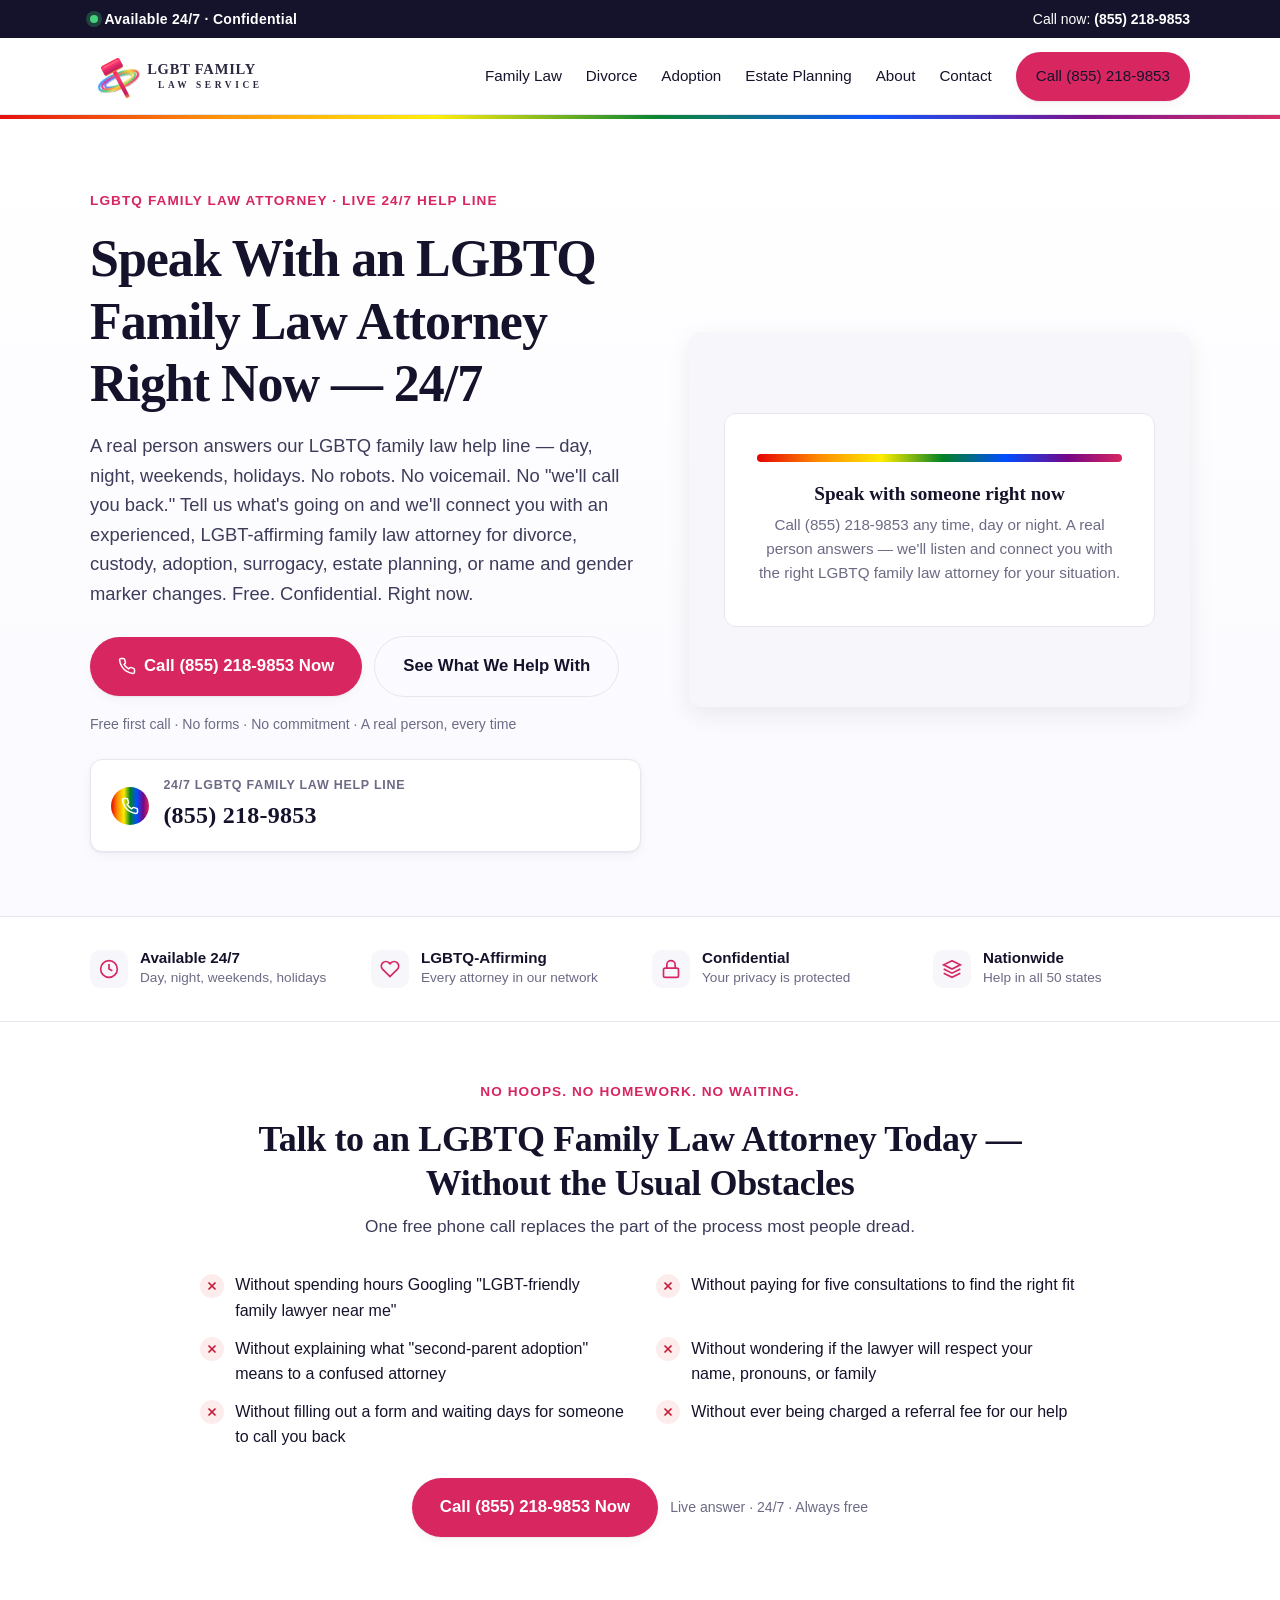
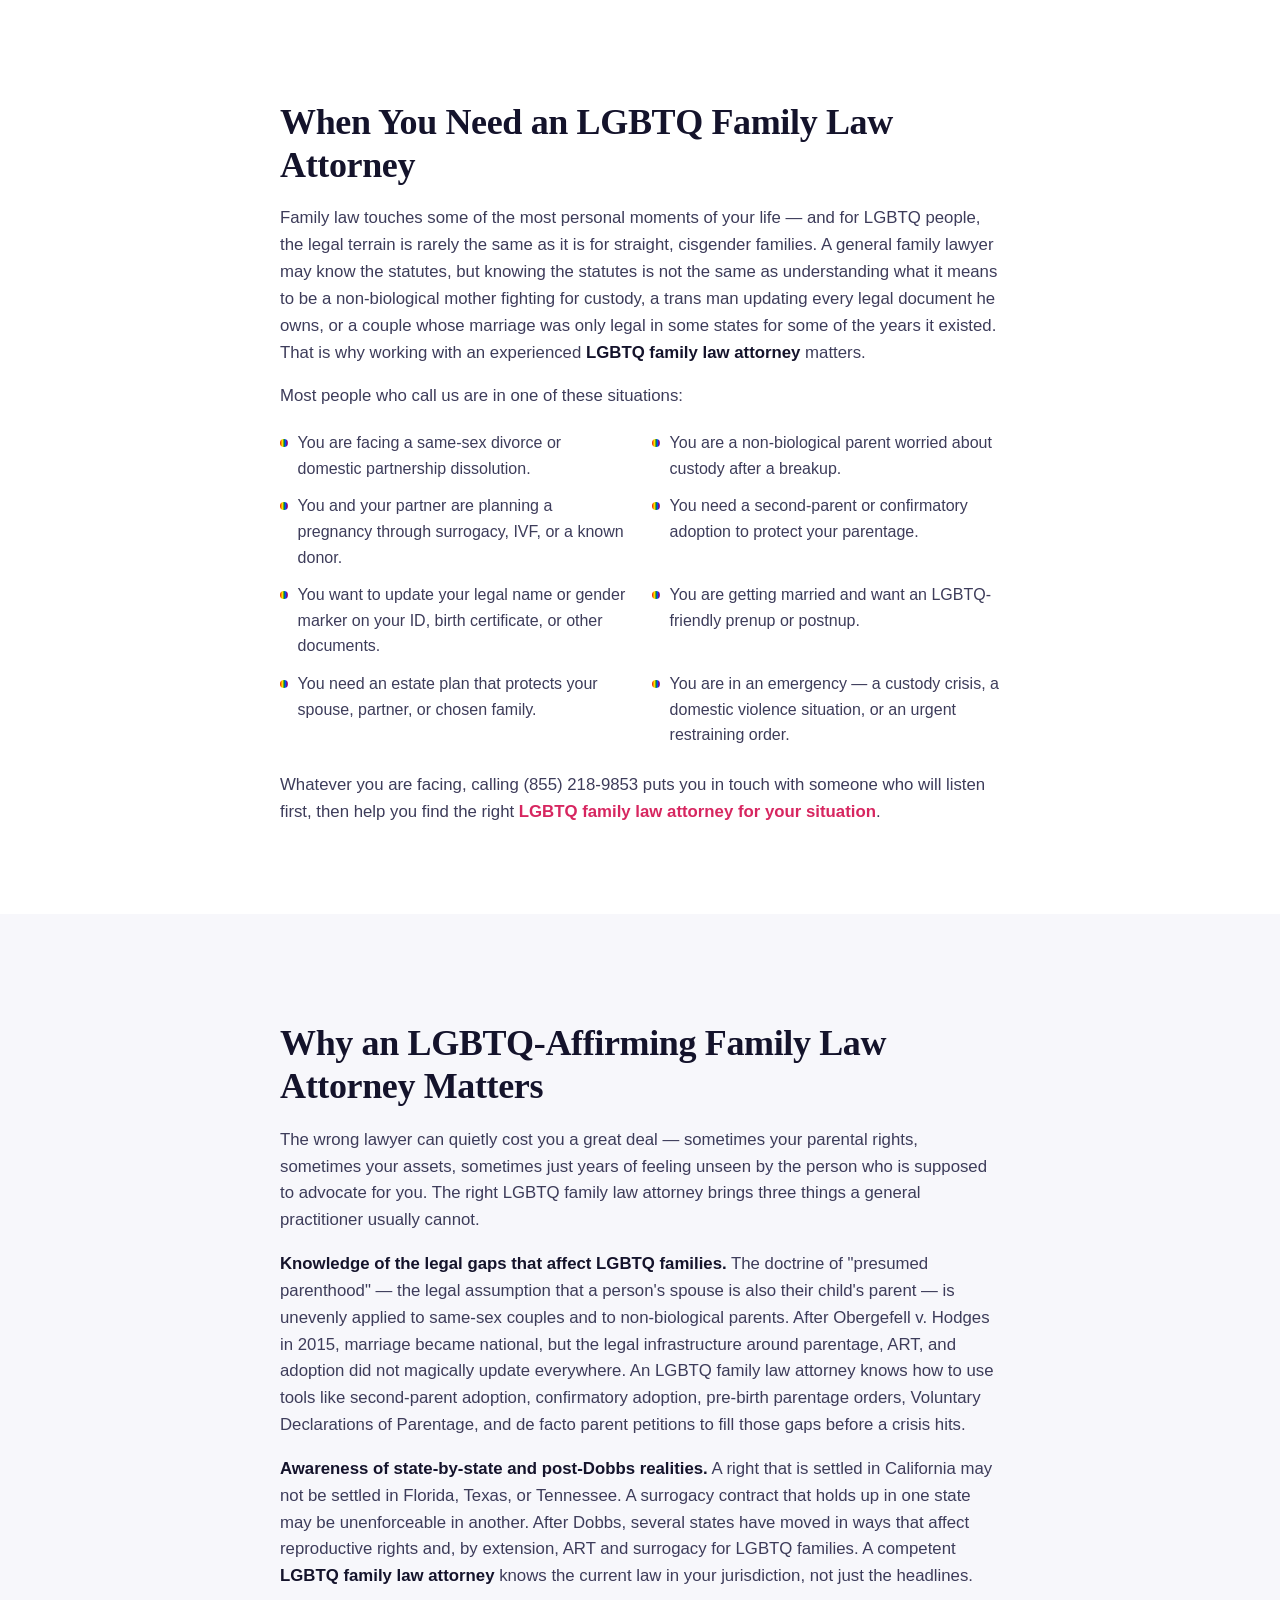
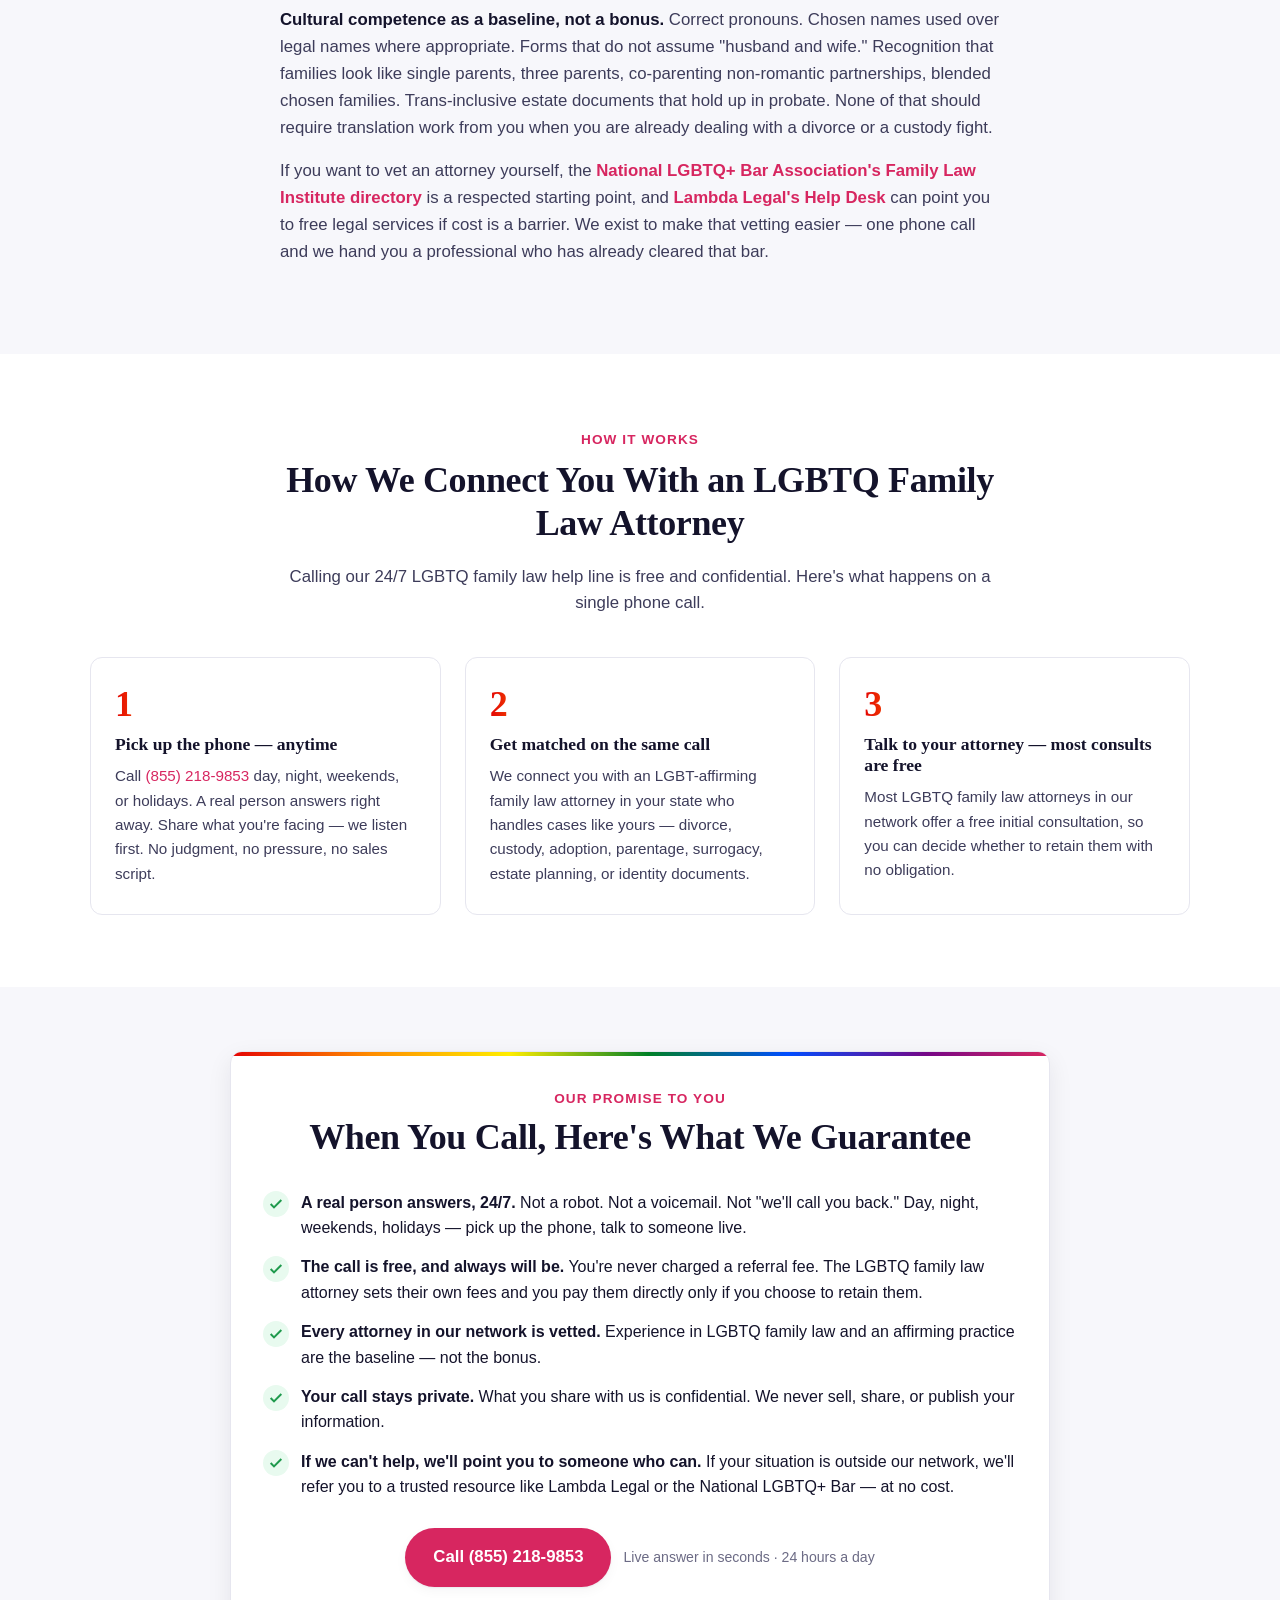
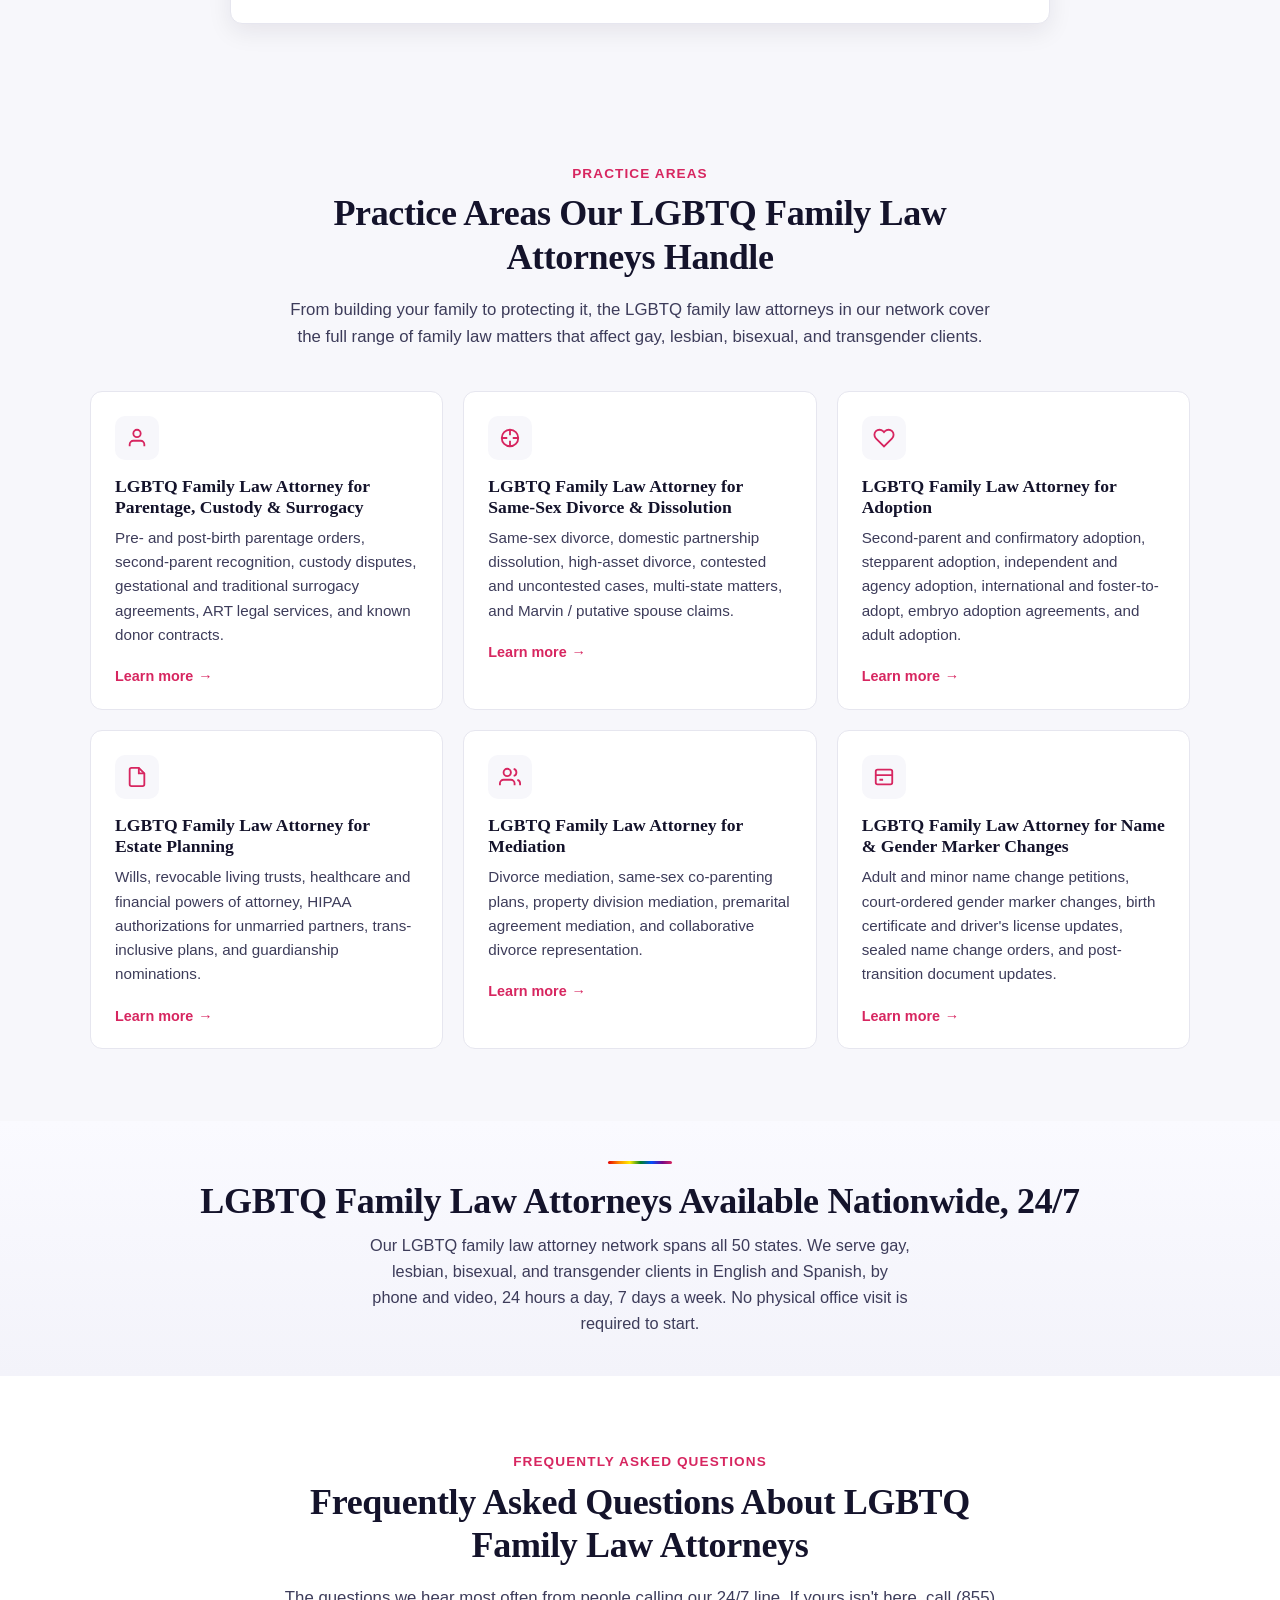
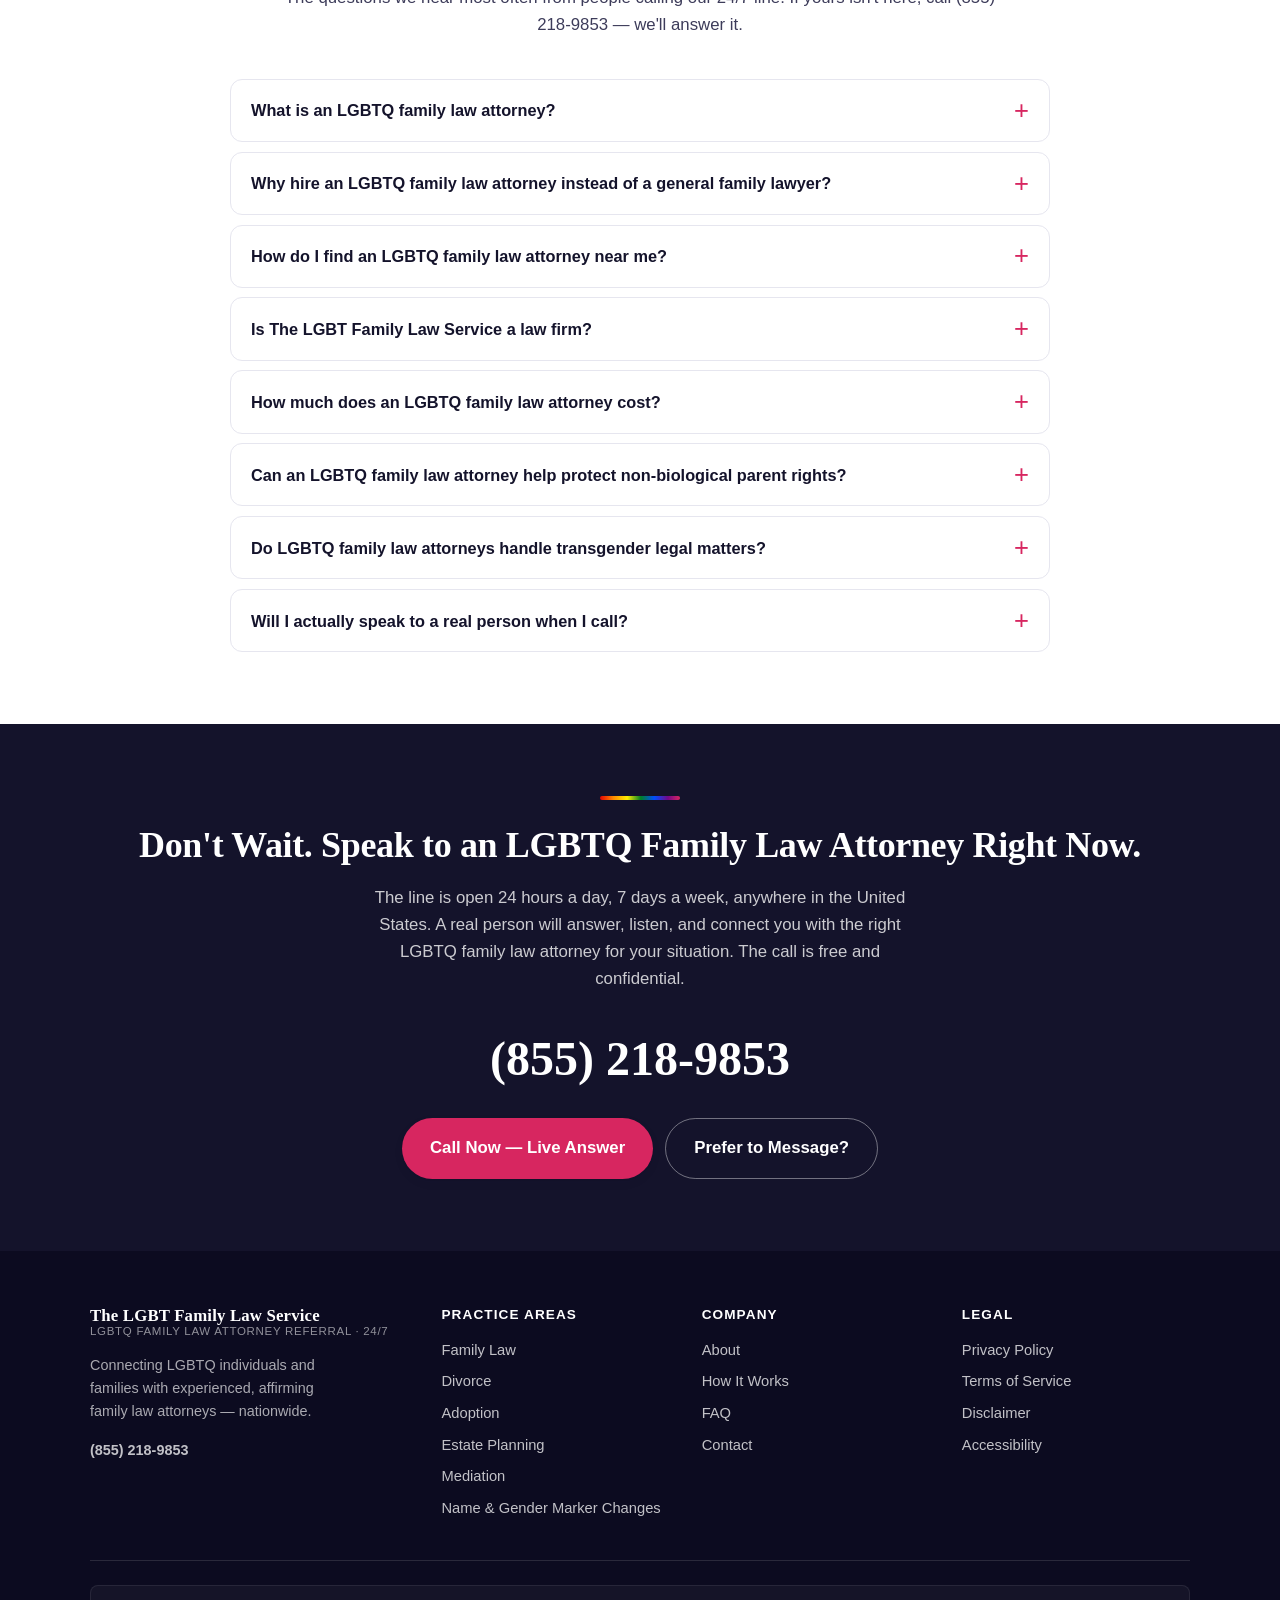
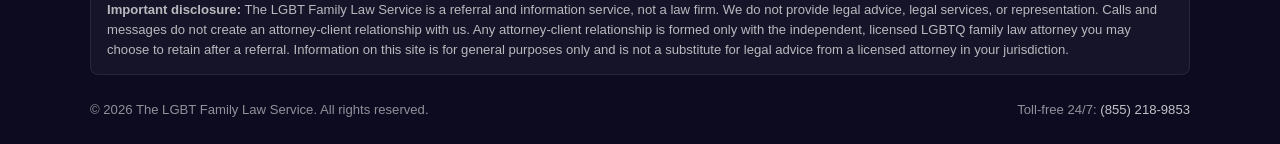
==== commit 69ee64a1: "alex change" ====
--- a/index.html
+++ b/index.html
@@ -5,7 +5,7 @@
   <meta name="viewport" content="width=device-width, initial-scale=1.0" />
 
   <title>LGBTQ Family Law Attorney — Free 24/7 Connection | The LGBT Family Law Service</title>
-  <meta name="description" content="Need an LGBTQ family law attorney? The LGBT Family Law Service connects you 24/7 with experienced, LGBT-affirming family law attorneys for divorce, custody, adoption, surrogacy, prenups, name and gender marker changes, and estate planning. Free, confidential. Call (855) 218-9853." />
+  <meta name="description" content="Speak to an LGBTQ family law attorney right now. A real person answers our 24/7 help line — not a robot, not a voicemail. We connect you, free and confidential, with vetted LGBT-affirming attorneys for divorce, custody, adoption, surrogacy, and estate planning. Call (855) 218-9853." />
   <meta name="keywords" content="LGBTQ family law attorney, LGBT family law attorney, gay family law attorney, lesbian family lawyer, same-sex family law attorney, transgender family lawyer, LGBTQ divorce attorney, second-parent adoption lawyer, LGBTQ custody attorney, surrogacy lawyer, LGBTQ estate planning attorney, name and gender marker change lawyer" />
   <meta name="robots" content="index, follow, max-image-preview:large, max-snippet:-1, max-video-preview:-1" />
   <meta name="author" content="The LGBT Family Law Service" />
@@ -202,10 +202,10 @@
           },
           {
             "@type": "Question",
-            "name": "How quickly can I be connected with an LGBTQ family law attorney?",
-            "acceptedAnswer": {
-              "@type": "Answer",
-              "text": "Most callers are connected with an LGBTQ family law attorney in our network within one business day. For urgent matters — emergency custody, domestic violence restraining orders, time-sensitive surrogacy contracts — we prioritize same-day connection whenever possible."
+            "name": "Will I actually speak to a real person when I call?",
+            "acceptedAnswer": {
+              "@type": "Answer",
+              "text": "Yes — every time. Our 24/7 help line at (855) 218-9853 is answered live by a real person, any time of day or night, including weekends and holidays. No phone tree, no voicemail, no scheduled callback. We listen first, then connect you with the right LGBTQ family law attorney for your situation — whether that is a same-call connection for emergencies like custody crises or restraining orders, or a quickly scheduled consultation with the attorney best matched to your case."
             }
           }
         ]
@@ -251,16 +251,17 @@
 <section class="hero">
   <div class="container hero-inner">
     <div class="hero-copy">
-      <span class="hero-eyebrow">LGBTQ Family Law Attorney · 24/7 Help Line</span>
-      <h1>Find an LGBTQ Family Law Attorney, 24/7</h1>
-      <p class="lead">Need to speak with an LGBTQ family law attorney right now? The LGBT Family Law Service connects gay, lesbian, bisexual, and transgender individuals and families with experienced, LGBT-affirming family law attorneys — for divorce, custody, adoption, surrogacy, prenups, name and gender marker changes, and estate planning. We are available 24 hours a day, 7 days a week, and your first call is always free and confidential.</p>
+      <span class="hero-eyebrow">LGBTQ Family Law Attorney · Live 24/7 Help Line</span>
+      <h1>Speak With an LGBTQ Family Law Attorney Right Now — 24/7</h1>
+      <p class="lead">A real person answers our LGBTQ family law help line — day, night, weekends, holidays. No robots. No voicemail. No "we'll call you back." Tell us what's going on and we'll connect you with an experienced, LGBT-affirming family law attorney for divorce, custody, adoption, surrogacy, estate planning, or name and gender marker changes. Free. Confidential. Right now.</p>
       <div class="hero-ctas">
         <a class="btn btn-primary btn-lg" href="tel:+18552189853" aria-label="Call us, 8 5 5, 2 1 8, 9 8 5 3">
           <svg width="18" height="18" viewBox="0 0 24 24" fill="none" stroke="currentColor" stroke-width="2" aria-hidden="true"><path d="M22 16.92v3a2 2 0 0 1-2.18 2 19.79 19.79 0 0 1-8.63-3.07 19.5 19.5 0 0 1-6-6 19.79 19.79 0 0 1-3.07-8.67A2 2 0 0 1 4.11 2h3a2 2 0 0 1 2 1.72c.13.96.37 1.9.72 2.81a2 2 0 0 1-.45 2.11L8.09 9.91a16 16 0 0 0 6 6l1.27-1.27a2 2 0 0 1 2.11-.45c.91.35 1.85.59 2.81.72A2 2 0 0 1 22 16.92z"/></svg>
-          Call Now (855) 218-9853
+          Call (855) 218-9853 Now
         </a>
-        <a class="btn btn-ghost btn-lg" href="#practice-areas">Browse Practice Areas</a>
-      </div>
+        <a class="btn btn-ghost btn-lg" href="#practice-areas">See What We Help With</a>
+      </div>
+      <p style="font-size:0.88rem; color: var(--color-muted); margin-top: 1rem; margin-bottom: 0;">Free first call · No forms · No commitment · A real person, every time</p>
       <div class="hero-phone-strip" role="complementary" aria-label="24/7 help line">
         <div class="icon" aria-hidden="true">
           <svg viewBox="0 0 24 24" fill="none" stroke="currentColor" stroke-width="2"><path d="M22 16.92v3a2 2 0 0 1-2.18 2 19.79 19.79 0 0 1-8.63-3.07 19.5 19.5 0 0 1-6-6 19.79 19.79 0 0 1-3.07-8.67A2 2 0 0 1 4.11 2h3a2 2 0 0 1 2 1.72c.13.96.37 1.9.72 2.81a2 2 0 0 1-.45 2.11L8.09 9.91a16 16 0 0 0 6 6l1.27-1.27a2 2 0 0 1 2.11-.45c.91.35 1.85.59 2.81.72A2 2 0 0 1 22 16.92z"/></svg>
@@ -275,8 +276,8 @@
     <div class="hero-visual" aria-hidden="true">
       <div class="placeholder-card">
         <div class="pride-bar"></div>
-        <h3>Free, confidential first call</h3>
-        <p>Tell us what's going on. We'll listen and connect you with the right LGBTQ family law attorney — typically within one business day.</p>
+        <h3>Speak with someone right now</h3>
+        <p>Call (855) 218-9853 any time, day or night. A real person answers — we'll listen and connect you with the right LGBTQ family law attorney for your situation.</p>
       </div>
     </div>
   </div>
@@ -301,6 +302,31 @@
       <div class="trust-item">
         <div class="ti-icon"><svg viewBox="0 0 24 24" fill="none" stroke="currentColor" stroke-width="2"><path d="M12 2L2 7l10 5 10-5-10-5z"/><path d="M2 17l10 5 10-5"/><path d="M2 12l10 5 10-5"/></svg></div>
         <div><h4>Nationwide</h4><p>Help in all 50 states</p></div>
+      </div>
+    </div>
+  </div>
+</section>
+
+<!-- ============ Hormozi "Without" friction-stripper ============ -->
+<section class="without" aria-label="What you skip when you call us">
+  <div class="container">
+    <div class="without-inner">
+      <span class="hero-eyebrow">No hoops. No homework. No waiting.</span>
+      <h2>Talk to an LGBTQ Family Law Attorney Today — Without the Usual Obstacles</h2>
+      <p class="lead-line">One free phone call replaces the part of the process most people dread.</p>
+
+      <div class="without-list">
+        <div class="without-item"><span class="x" aria-hidden="true"><svg viewBox="0 0 24 24" fill="none" stroke="currentColor" stroke-width="3"><line x1="6" y1="6" x2="18" y2="18"/><line x1="18" y1="6" x2="6" y2="18"/></svg></span>Without spending hours Googling "LGBT-friendly family lawyer near me"</div>
+        <div class="without-item"><span class="x" aria-hidden="true"><svg viewBox="0 0 24 24" fill="none" stroke="currentColor" stroke-width="3"><line x1="6" y1="6" x2="18" y2="18"/><line x1="18" y1="6" x2="6" y2="18"/></svg></span>Without paying for five consultations to find the right fit</div>
+        <div class="without-item"><span class="x" aria-hidden="true"><svg viewBox="0 0 24 24" fill="none" stroke="currentColor" stroke-width="3"><line x1="6" y1="6" x2="18" y2="18"/><line x1="18" y1="6" x2="6" y2="18"/></svg></span>Without explaining what "second-parent adoption" means to a confused attorney</div>
+        <div class="without-item"><span class="x" aria-hidden="true"><svg viewBox="0 0 24 24" fill="none" stroke="currentColor" stroke-width="3"><line x1="6" y1="6" x2="18" y2="18"/><line x1="18" y1="6" x2="6" y2="18"/></svg></span>Without wondering if the lawyer will respect your name, pronouns, or family</div>
+        <div class="without-item"><span class="x" aria-hidden="true"><svg viewBox="0 0 24 24" fill="none" stroke="currentColor" stroke-width="3"><line x1="6" y1="6" x2="18" y2="18"/><line x1="18" y1="6" x2="6" y2="18"/></svg></span>Without filling out a form and waiting days for someone to call you back</div>
+        <div class="without-item"><span class="x" aria-hidden="true"><svg viewBox="0 0 24 24" fill="none" stroke="currentColor" stroke-width="3"><line x1="6" y1="6" x2="18" y2="18"/><line x1="18" y1="6" x2="6" y2="18"/></svg></span>Without ever being charged a referral fee for our help</div>
+      </div>
+
+      <div class="cta-mini">
+        <a class="btn btn-primary btn-lg" href="tel:+18552189853">Call (855) 218-9853 Now</a>
+        <p class="micro">Live answer · 24/7 · Always free</p>
       </div>
     </div>
   </div>
@@ -344,23 +370,44 @@
     <div class="section-head">
       <span class="eyebrow">How it works</span>
       <h2>How We Connect You With an LGBTQ Family Law Attorney</h2>
-      <p>Calling our 24/7 LGBTQ family law help line is free and confidential. Here is what happens next.</p>
+      <p>Calling our 24/7 LGBTQ family law help line is free and confidential. Here's what happens on a single phone call.</p>
     </div>
     <div class="steps">
       <div class="step">
         <div class="step-num">1</div>
-        <h3>Tell us what's going on</h3>
-        <p>Call (855) 218-9853 and share what you're facing. We listen first. No judgment, no pressure, no sales script.</p>
+        <h3>Pick up the phone — anytime</h3>
+        <p>Call <a href="tel:+18552189853">(855) 218-9853</a> day, night, weekends, or holidays. A real person answers right away. Share what you're facing — we listen first. No judgment, no pressure, no sales script.</p>
       </div>
       <div class="step">
         <div class="step-num">2</div>
-        <h3>Get matched with the right attorney</h3>
+        <h3>Get matched on the same call</h3>
         <p>We connect you with an LGBT-affirming family law attorney in your state who handles cases like yours — divorce, custody, adoption, parentage, surrogacy, estate planning, or identity documents.</p>
       </div>
       <div class="step">
         <div class="step-num">3</div>
-        <h3>Move forward with confidence</h3>
+        <h3>Talk to your attorney — most consults are free</h3>
         <p>Most LGBTQ family law attorneys in our network offer a free initial consultation, so you can decide whether to retain them with no obligation.</p>
+      </div>
+    </div>
+  </div>
+</section>
+
+<!-- ============ Hormozi promise / risk-reversal ============ -->
+<section class="promise" aria-label="Our promise to you">
+  <div class="container">
+    <div class="promise-box">
+      <span class="promise-eyebrow">Our promise to you</span>
+      <h2>When You Call, Here's What We Guarantee</h2>
+      <ul class="promise-list">
+        <li><span class="ck" aria-hidden="true"><svg viewBox="0 0 24 24" fill="none" stroke="currentColor" stroke-width="3"><polyline points="20 6 9 17 4 12"/></svg></span><span><strong>A real person answers, 24/7.</strong> Not a robot. Not a voicemail. Not "we'll call you back." Day, night, weekends, holidays — pick up the phone, talk to someone live.</span></li>
+        <li><span class="ck" aria-hidden="true"><svg viewBox="0 0 24 24" fill="none" stroke="currentColor" stroke-width="3"><polyline points="20 6 9 17 4 12"/></svg></span><span><strong>The call is free, and always will be.</strong> You're never charged a referral fee. The LGBTQ family law attorney sets their own fees and you pay them directly only if you choose to retain them.</span></li>
+        <li><span class="ck" aria-hidden="true"><svg viewBox="0 0 24 24" fill="none" stroke="currentColor" stroke-width="3"><polyline points="20 6 9 17 4 12"/></svg></span><span><strong>Every attorney in our network is vetted.</strong> Experience in LGBTQ family law and an affirming practice are the baseline — not the bonus.</span></li>
+        <li><span class="ck" aria-hidden="true"><svg viewBox="0 0 24 24" fill="none" stroke="currentColor" stroke-width="3"><polyline points="20 6 9 17 4 12"/></svg></span><span><strong>Your call stays private.</strong> What you share with us is confidential. We never sell, share, or publish your information.</span></li>
+        <li><span class="ck" aria-hidden="true"><svg viewBox="0 0 24 24" fill="none" stroke="currentColor" stroke-width="3"><polyline points="20 6 9 17 4 12"/></svg></span><span><strong>If we can't help, we'll point you to someone who can.</strong> If your situation is outside our network, we'll refer you to a trusted resource like Lambda Legal or the National LGBTQ+ Bar — at no cost.</span></li>
+      </ul>
+      <div class="cta-mini">
+        <a class="btn btn-primary btn-lg" href="tel:+18552189853">Call (855) 218-9853</a>
+        <p class="micro">Live answer in seconds · 24 hours a day</p>
       </div>
     </div>
   </div>
@@ -477,8 +524,8 @@
       </details>
 
       <details class="faq">
-        <summary>How quickly can I be connected with an LGBTQ family law attorney?</summary>
-        <div class="faq-body"><p>Most callers are connected with an LGBTQ family law attorney in our network within one business day. For urgent matters — emergency custody, domestic violence restraining orders, time-sensitive surrogacy contracts — we prioritize same-day connection whenever possible.</p></div>
+        <summary>Will I actually speak to a real person when I call?</summary>
+        <div class="faq-body"><p>Yes — every time. Our 24/7 help line at <a href="tel:+18552189853">(855) 218-9853</a> is answered live by a real person, any time of day or night, including weekends and holidays. No phone tree, no voicemail, no scheduled callback. We listen first, then connect you with the right LGBTQ family law attorney for your situation — whether that's a same-call connection for emergencies like custody crises or restraining orders, or a quickly scheduled consultation with the attorney best matched to your case.</p></div>
       </details>
 
     </div>
@@ -488,12 +535,12 @@
 <!-- ============ H2 #7 — Final CTA ============ -->
 <section class="final-cta">
   <div class="container">
-    <h2>Talk to an LGBTQ Family Law Attorney Now</h2>
-    <p>Free, confidential call. We'll listen and connect you with the right LGBTQ family law attorney for your situation — 24 hours a day, anywhere in the United States.</p>
+    <h2>Don't Wait. Speak to an LGBTQ Family Law Attorney Right Now.</h2>
+    <p>The line is open 24 hours a day, 7 days a week, anywhere in the United States. A real person will answer, listen, and connect you with the right LGBTQ family law attorney for your situation. The call is free and confidential.</p>
     <div class="phone-big"><a href="tel:+18552189853" aria-label="Call us, 8 5 5, 2 1 8, 9 8 5 3">(855) 218-9853</a></div>
     <div class="ctas">
-      <a class="btn btn-primary btn-lg" href="tel:+18552189853">Call Now</a>
-      <a class="btn btn-ghost btn-lg" href="/contact/">Send a Message</a>
+      <a class="btn btn-primary btn-lg" href="tel:+18552189853">Call Now — Live Answer</a>
+      <a class="btn btn-ghost btn-lg" href="/contact/">Prefer to Message?</a>
     </div>
   </div>
 </section>
--- a/assets/css/styles.css
+++ b/assets/css/styles.css
@@ -278,6 +278,66 @@
 .footer-bottom { display: flex; justify-content: space-between; gap: 1rem; padding-top: 1.5rem; flex-wrap: wrap; font-size: 0.82rem; color: rgba(255,255,255,0.55); }
 .affiliate-disclosure { background: rgba(255,255,255,0.04); border: 1px solid rgba(255,255,255,0.08); border-radius: var(--radius-sm); padding: 0.85rem 1rem; margin-top: 1.5rem; font-size: 0.82rem; color: rgba(255,255,255,0.7); line-height: 1.55; }
 
+/* ---------- Prose / long-form content ---------- */
+.prose { max-width: 760px; margin: 0 auto; }
+.prose p { color: var(--color-ink-soft); font-size: 1.05rem; }
+.prose ul { padding-left: 1.25rem; margin: 0 0 1.25rem; color: var(--color-ink-soft); }
+.prose ul li { margin-bottom: 0.4rem; }
+.prose a { color: var(--color-accent); font-weight: 600; }
+.prose strong { color: var(--color-ink); }
+.prose h2 { margin-top: 2.25rem; }
+
+/* ---------- Situation grid (H2 #1 — when you need an attorney) ---------- */
+.situations { display: grid; grid-template-columns: repeat(2, 1fr); gap: 0.75rem 1.5rem; margin: 1.25rem 0 1.5rem; }
+.situation { display: flex; align-items: flex-start; gap: 0.6rem; color: var(--color-ink-soft); font-size: 1rem; }
+.situation::before { content: ""; flex: none; margin-top: 0.55rem; width: 8px; height: 8px; border-radius: 50%; background: var(--gradient-pride); }
+
+/* ---------- Practice areas (H2 #4 — service cards with H3s) ---------- */
+.service-card h3 { font-size: 1.1rem; }
+
+/* ---------- FAQ accordion ---------- */
+.faq-list { max-width: 820px; margin: 0 auto; display: grid; gap: 0.6rem; }
+.faq { background: #fff; border: 1px solid var(--color-line); border-radius: var(--radius); overflow: hidden; transition: border-color 0.15s ease, box-shadow 0.15s ease; }
+.faq[open] { border-color: var(--color-accent); box-shadow: var(--shadow-sm); }
+.faq summary { padding: 1.1rem 1.25rem; cursor: pointer; font-weight: 600; color: var(--color-ink); font-size: 1.02rem; list-style: none; display: flex; align-items: center; justify-content: space-between; gap: 1rem; }
+.faq summary::-webkit-details-marker { display: none; }
+.faq summary::after { content: "+"; font-family: var(--font-sans); font-weight: 400; font-size: 1.6rem; color: var(--color-accent); line-height: 1; transition: transform 0.2s ease; }
+.faq[open] summary::after { content: "−"; }
+.faq .faq-body { padding: 0 1.25rem 1.25rem; color: var(--color-ink-soft); font-size: 0.98rem; }
+.faq .faq-body p { margin: 0; }
+
+/* ---------- "Without" friction-stripper section (Hormozi style) ---------- */
+.without { padding: 3.5rem 0; background: #fff; }
+.without-inner { max-width: 880px; margin: 0 auto; text-align: center; }
+.without h2 { margin-bottom: 0.5rem; }
+.without > .container > .without-inner > p.lead-line { color: var(--color-ink-soft); font-size: 1.08rem; max-width: 60ch; margin: 0.5rem auto 2rem; }
+.without-list { display: grid; grid-template-columns: 1fr 1fr; gap: 0.75rem 2rem; text-align: left; margin-top: 1.5rem; }
+.without-item { display: flex; align-items: flex-start; gap: 0.7rem; font-size: 1rem; color: var(--color-ink); font-weight: 500; }
+.without-item .x { flex: none; width: 24px; height: 24px; border-radius: 50%; background: #fdecec; color: #c61f3a; display: grid; place-items: center; margin-top: 0.1rem; font-weight: 700; }
+.without-item .x svg { width: 14px; height: 14px; }
+
+/* ---------- Promise / risk-reversal box ---------- */
+.promise { padding: 4rem 0; background: var(--color-bg-alt); }
+.promise-box { max-width: 820px; margin: 0 auto; background: #fff; border: 1px solid var(--color-line); border-radius: var(--radius); padding: 2.25rem 2rem; box-shadow: var(--shadow-md); position: relative; overflow: hidden; }
+.promise-box::before { content: ""; position: absolute; left: 0; right: 0; top: 0; height: 4px; background: var(--gradient-pride); }
+.promise-box h2 { text-align: center; margin-bottom: 0.4rem; }
+.promise-eyebrow { display: block; text-align: center; font-size: 0.85rem; font-weight: 600; letter-spacing: 0.08em; text-transform: uppercase; color: var(--color-accent); margin-bottom: 0.4rem; }
+.promise-list { list-style: none; padding: 1.5rem 0 0; margin: 0; display: grid; gap: 0.85rem; }
+.promise-list li { display: flex; align-items: flex-start; gap: 0.75rem; color: var(--color-ink); font-size: 1rem; }
+.promise-list .ck { flex: none; width: 26px; height: 26px; border-radius: 50%; background: #e8faef; color: #1f9a4d; display: grid; place-items: center; margin-top: 0.1rem; }
+.promise-list .ck svg { width: 16px; height: 16px; }
+.promise-list strong { color: var(--color-ink); }
+
+/* ---------- Mid-page anchor CTA (Hormozi-style above-fold echo) ---------- */
+.cta-mini { display: flex; flex-wrap: wrap; gap: 0.75rem; justify-content: center; align-items: center; margin-top: 1.75rem; }
+.cta-mini .micro { color: var(--color-muted); font-size: 0.88rem; margin: 0; }
+
+/* ---------- Nationwide strip ---------- */
+.nationwide { padding: 2.5rem 0; background: linear-gradient(180deg, #fafaff 0%, #f3f3fa 100%); text-align: center; }
+.nationwide::before { content: ""; display: block; width: 64px; height: 3px; background: var(--gradient-pride); margin: 0 auto 1rem; border-radius: 4px; }
+.nationwide h2 { margin-bottom: 0.5rem; }
+.nationwide p { color: var(--color-ink-soft); max-width: 60ch; margin: 0 auto; font-size: 1.02rem; }
+
 /* ---------- Mobile ---------- */
 @media (max-width: 900px) {
   .hero { padding: 2.5rem 0 3rem; }
@@ -287,6 +347,8 @@
   .steps { grid-template-columns: 1fr; }
   .trust-strip .row { grid-template-columns: repeat(2, 1fr); }
   .footer-grid { grid-template-columns: 1fr 1fr; }
+  .without-list { grid-template-columns: 1fr; gap: 0.85rem; }
+  .promise-box { padding: 1.75rem 1.25rem; }
   .nav { display: none; }
   .nav.open { display: flex; flex-direction: column; position: absolute; top: 100%; left: 0; right: 0; background: #fff; border-bottom: 1px solid var(--color-line); padding: 1rem 1.25rem; gap: 1rem; align-items: flex-start; }
   .nav-toggle { display: inline-flex; }
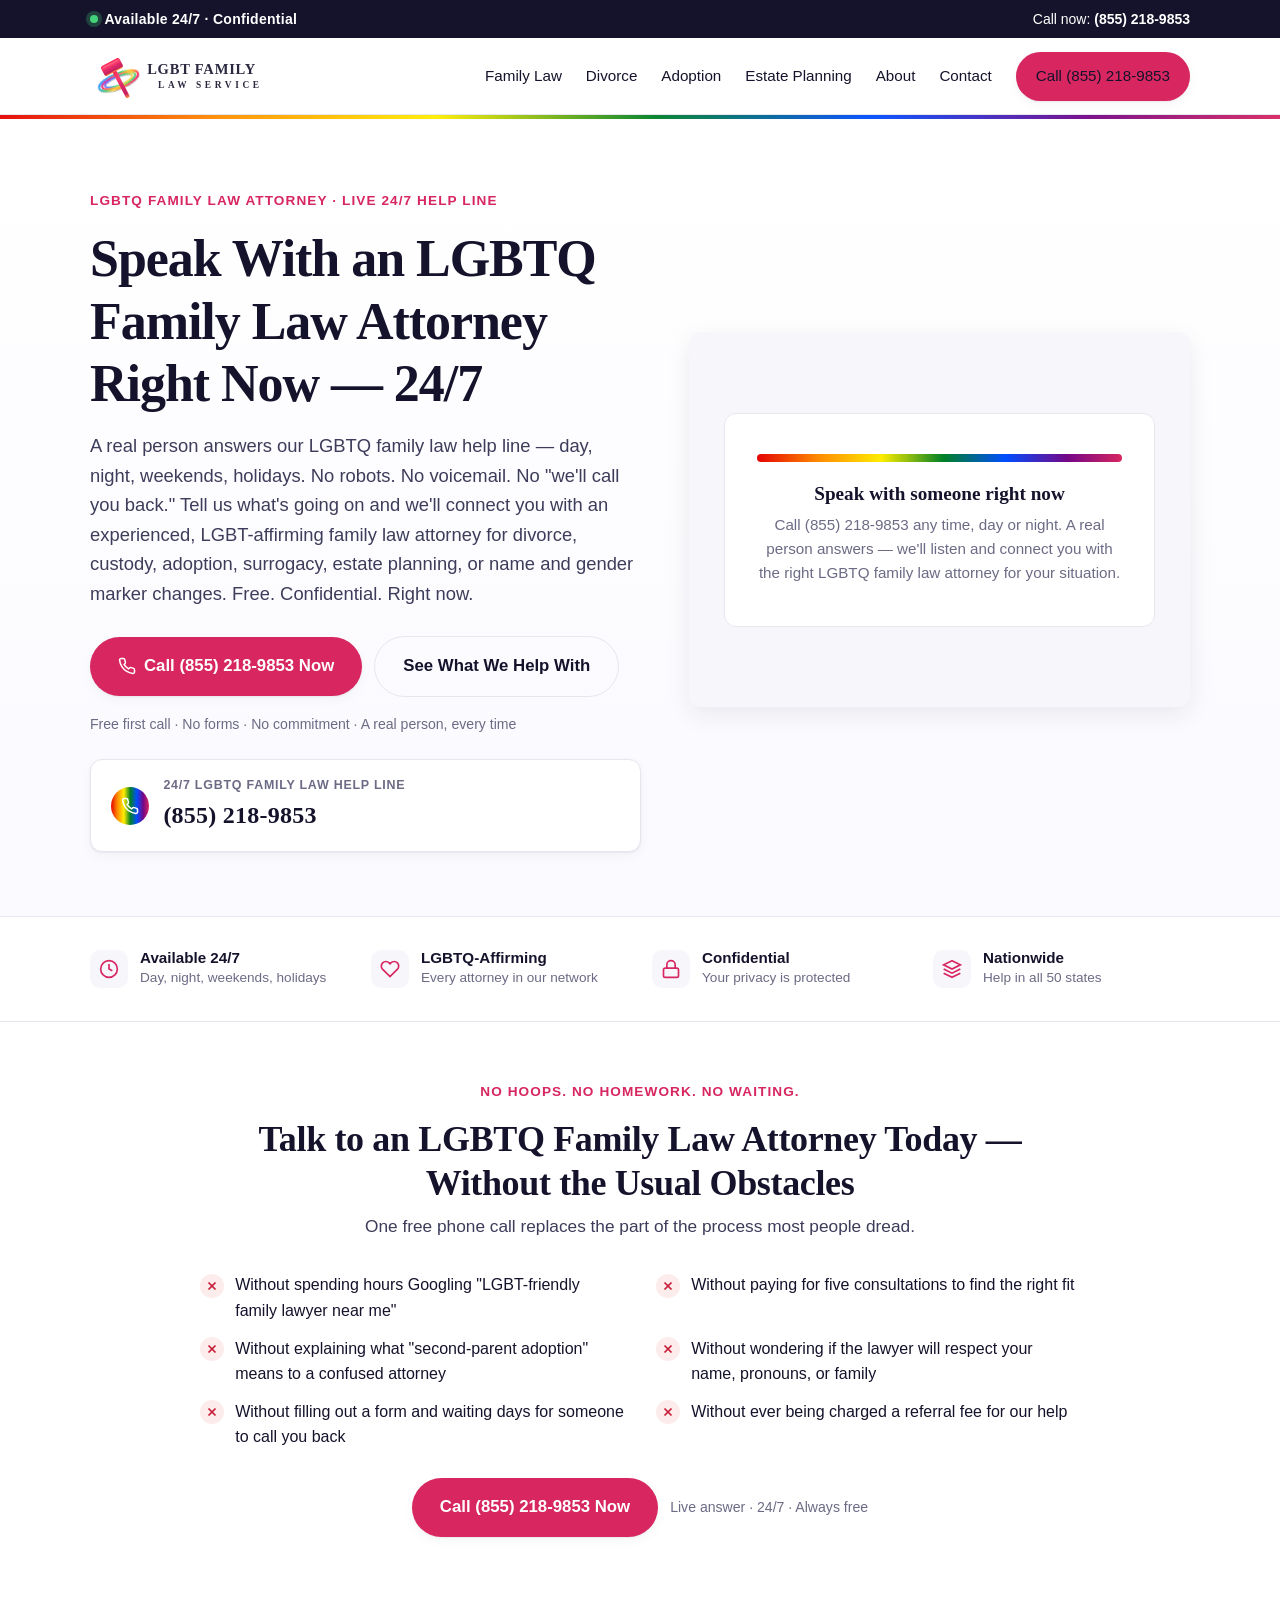
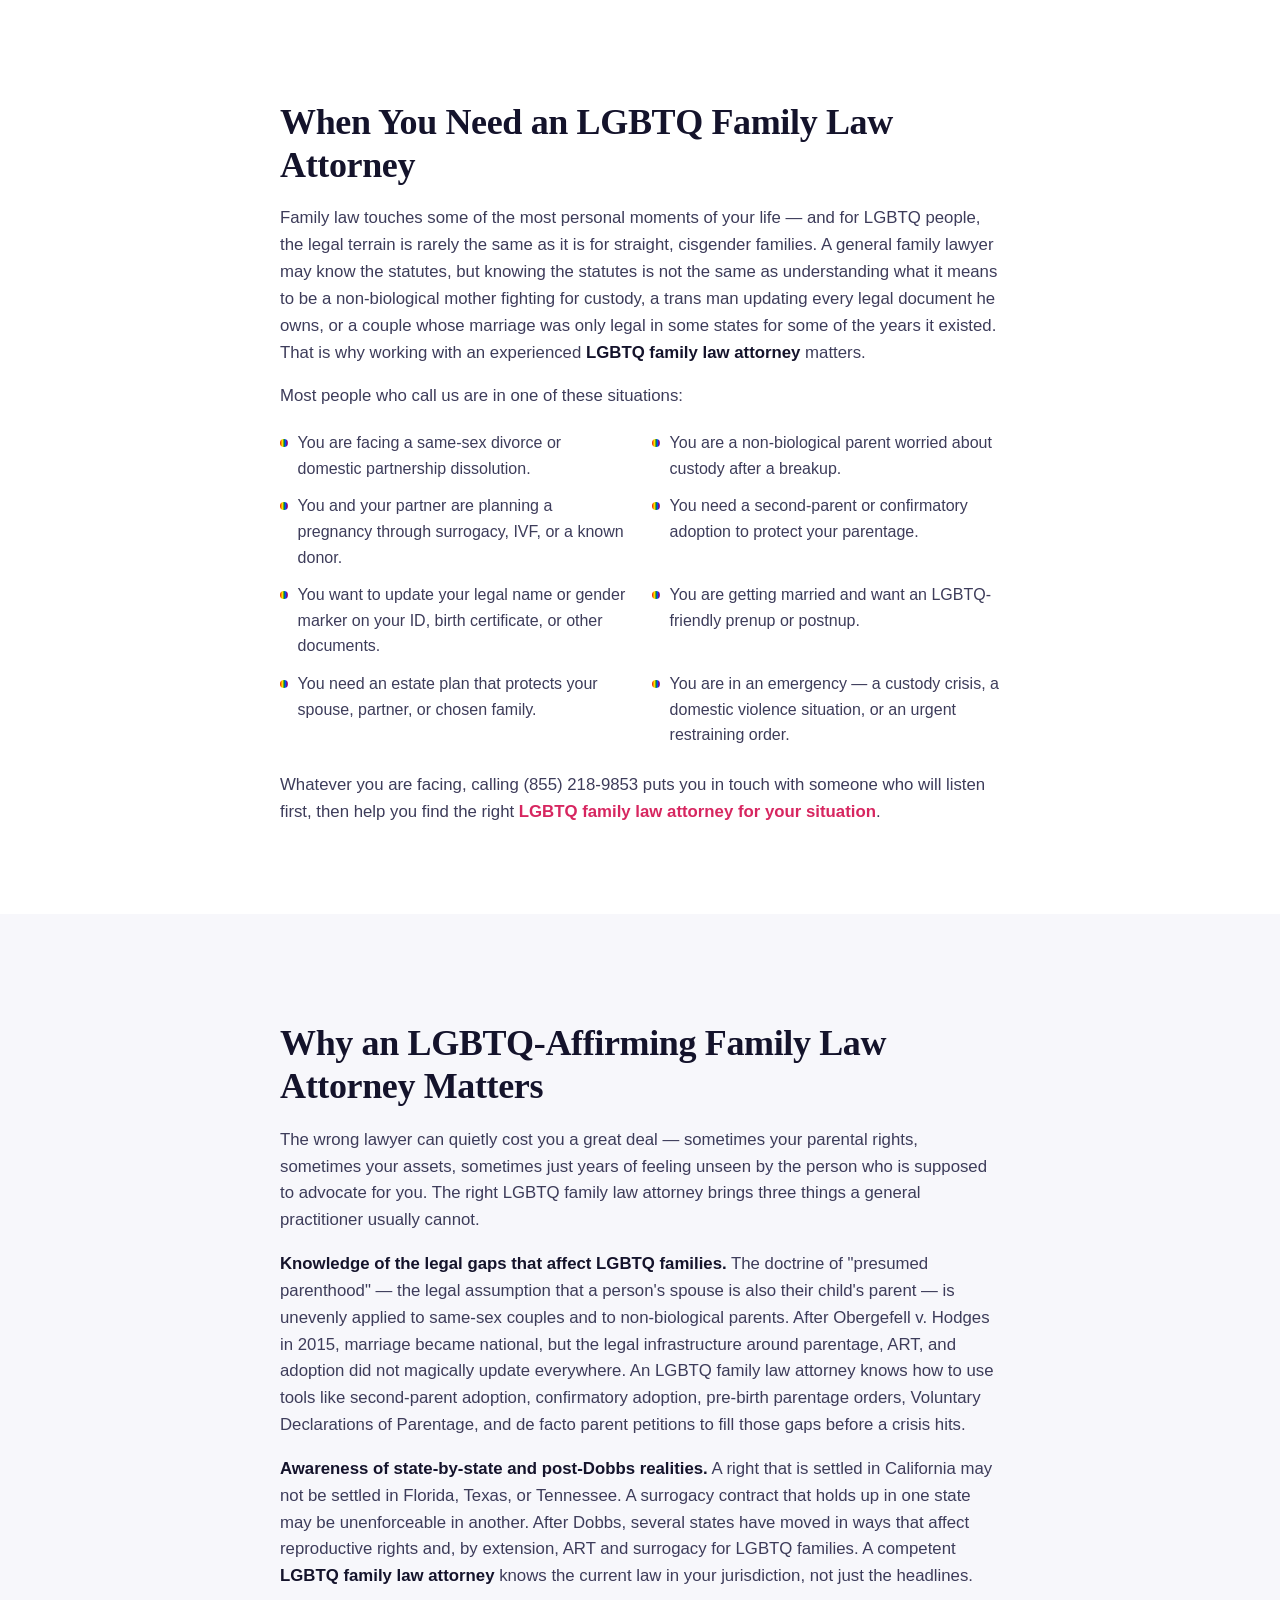
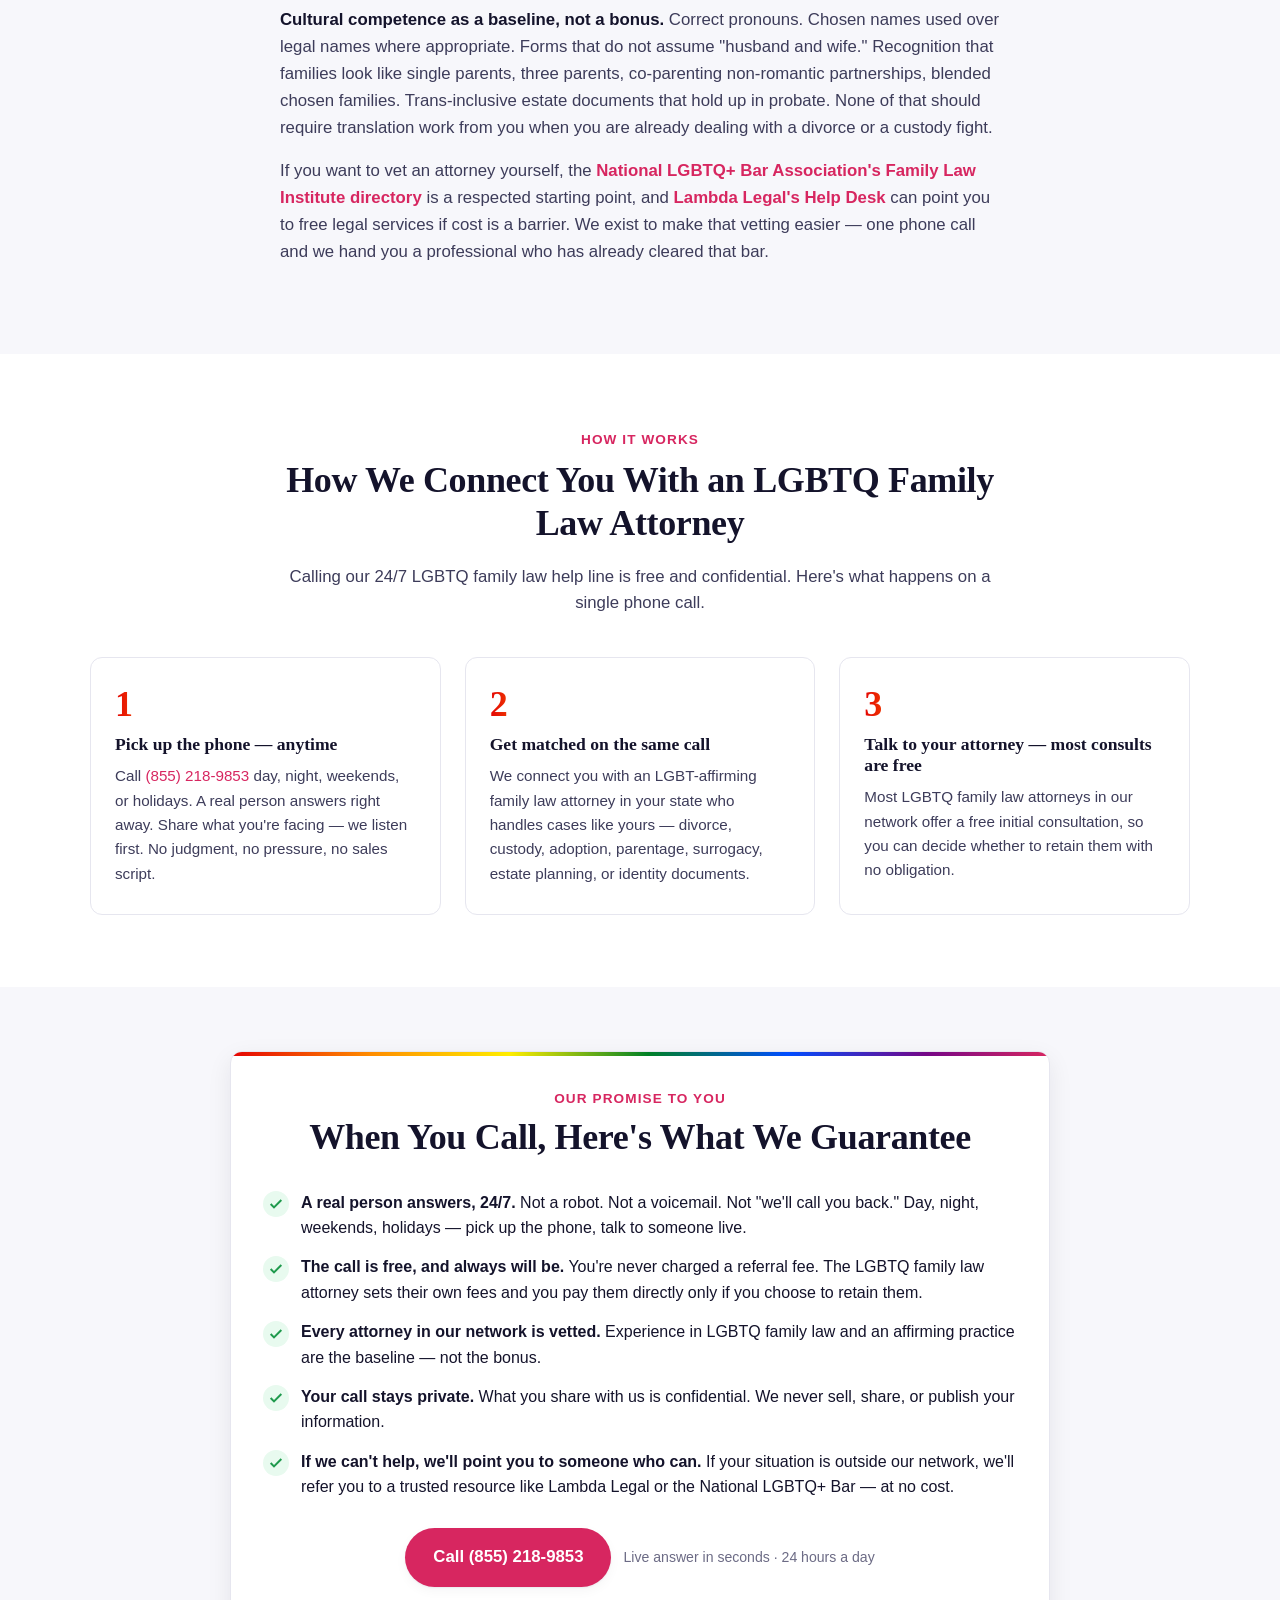
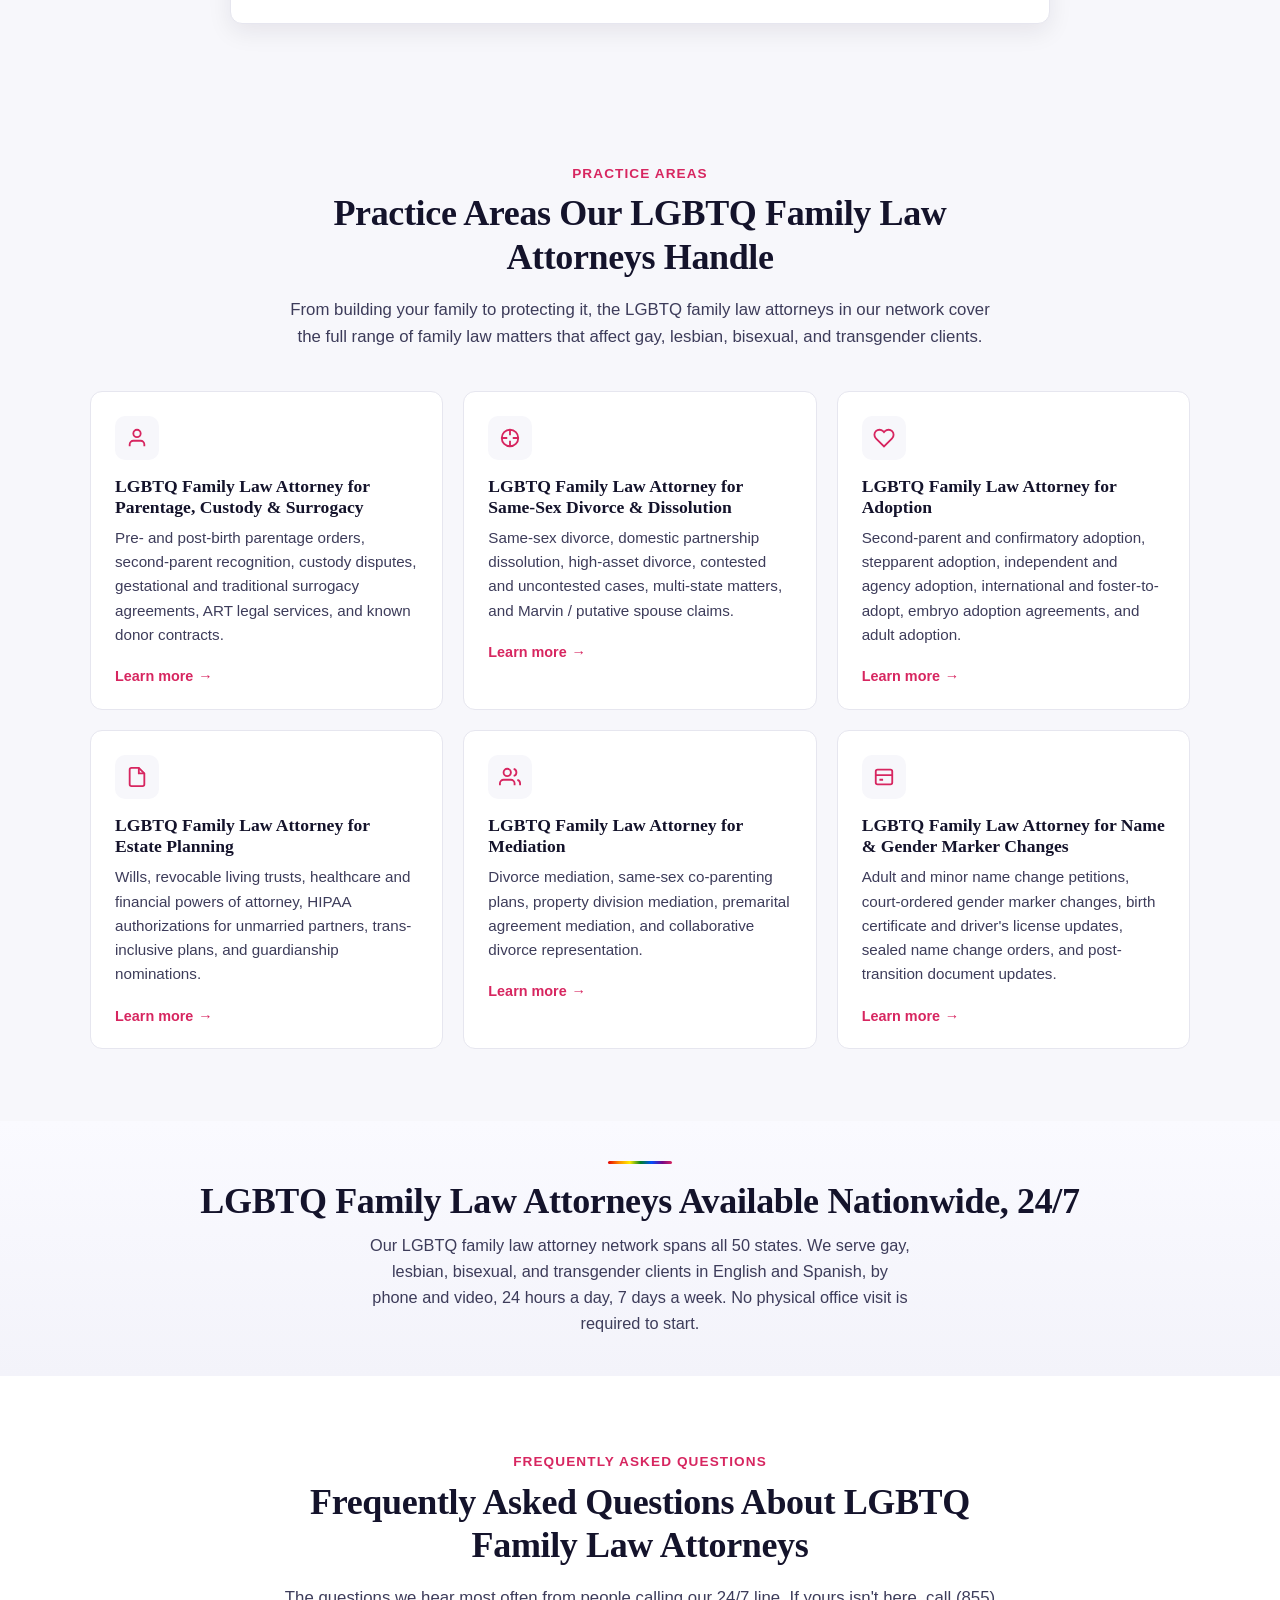
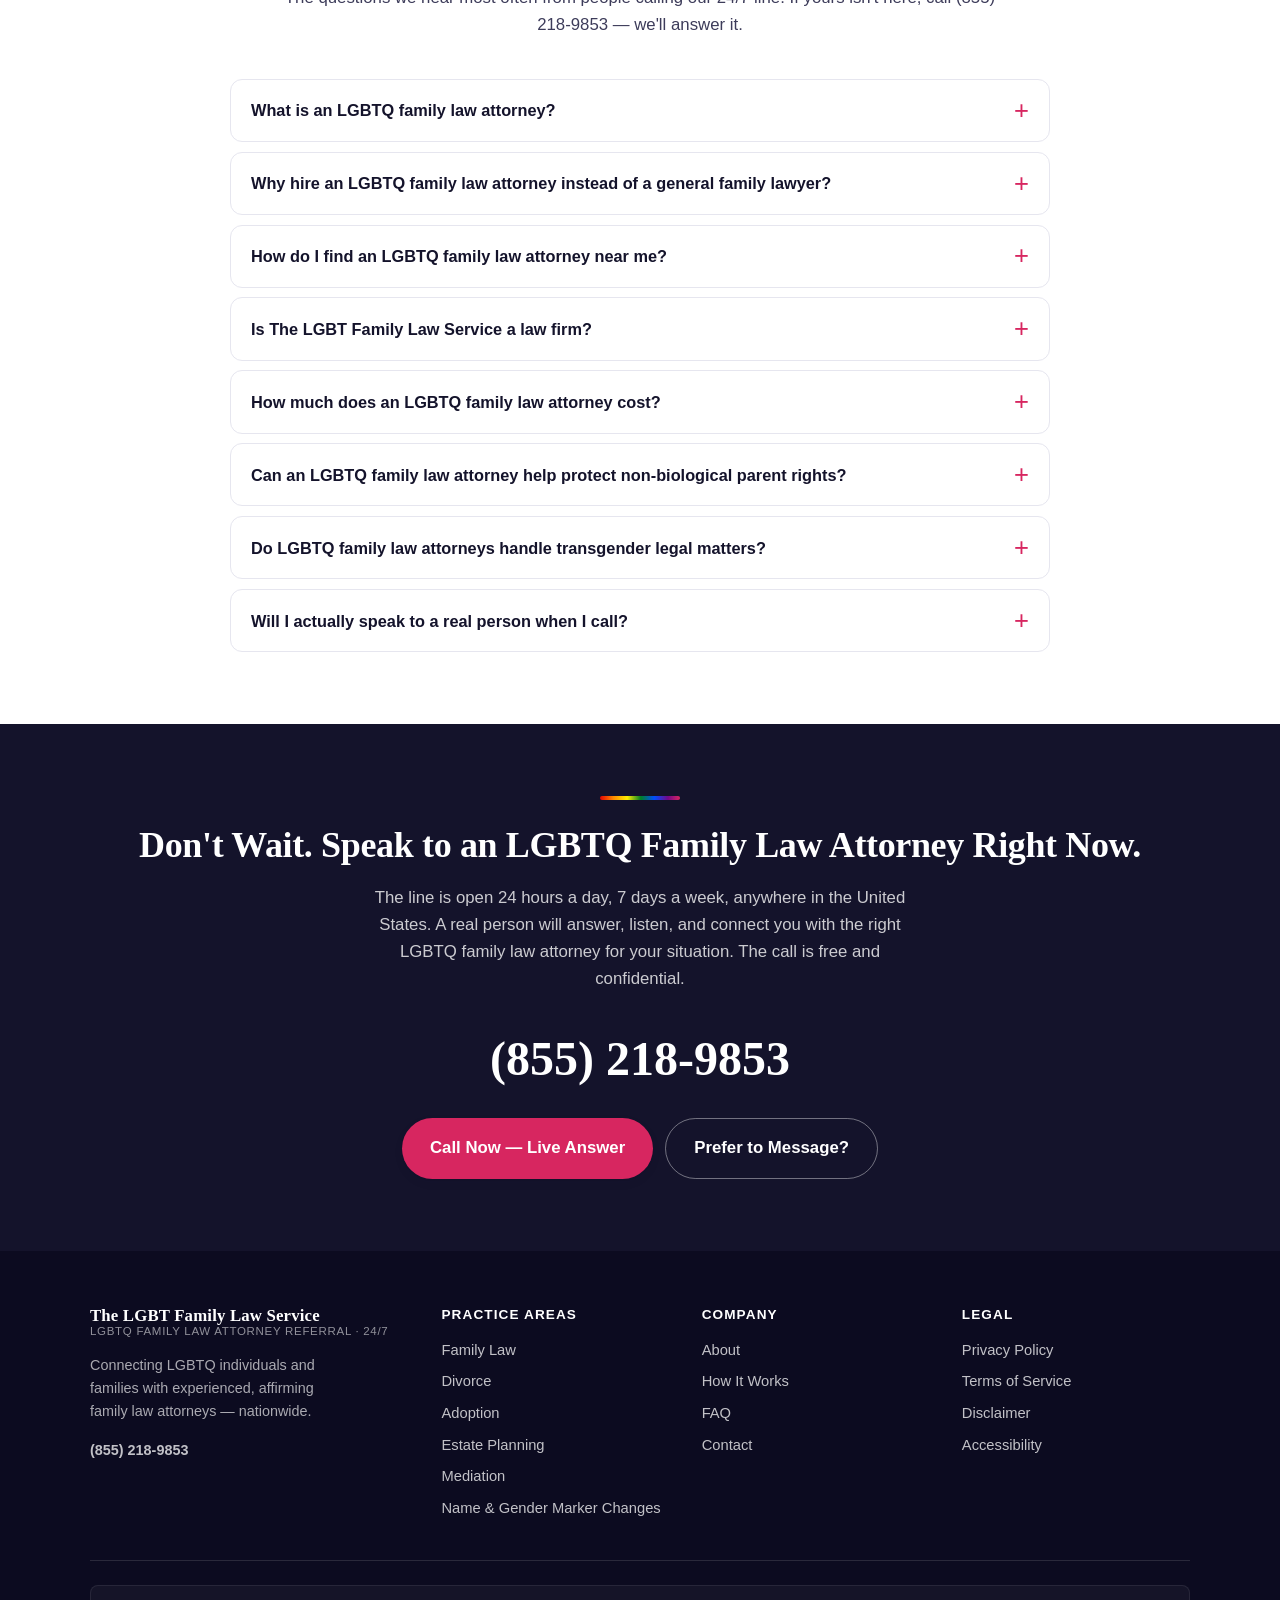
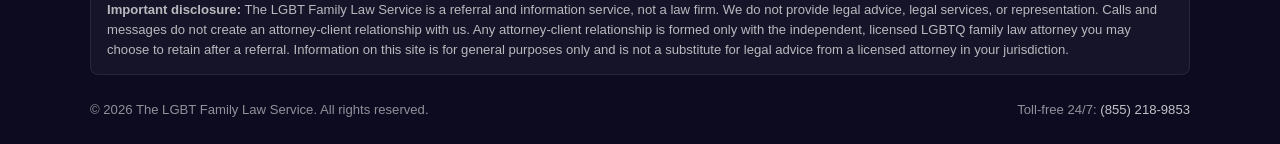
==== commit 464c3f22: "ada" ====
--- a/index.html
+++ b/index.html
@@ -216,6 +216,8 @@
 </head>
 <body>
 
+<a class="skip-link" href="#main">Skip to main content</a>
+
 <!-- ============ Utility bar ============ -->
 <div class="utility-bar" role="region" aria-label="Contact information">
   <div class="container">
@@ -247,6 +249,8 @@
   </div>
 </header>
 
+<main id="main">
+
 <!-- ============ Hero ============ -->
 <section class="hero">
   <div class="container hero-inner">
@@ -545,6 +549,8 @@
   </div>
 </section>
 
+</main>
+
 <!-- ============ Footer ============ -->
 <footer class="site-footer" role="contentinfo">
   <div class="container">
--- a/assets/css/styles.css
+++ b/assets/css/styles.css
@@ -25,6 +25,40 @@
 
 html { scroll-behavior: smooth; }
 
+/* ---------- Accessibility: skip link + visible focus ---------- */
+.skip-link {
+  position: absolute;
+  top: -40px;
+  left: 8px;
+  background: var(--color-ink);
+  color: #fff;
+  padding: 0.6rem 1rem;
+  border-radius: 0 0 8px 8px;
+  z-index: 1000;
+  font-weight: 600;
+  text-decoration: none;
+  transition: top 0.15s ease;
+}
+.skip-link:focus {
+  top: 0;
+  color: #fff;
+  text-decoration: none;
+  outline: 3px solid #ffd83a;
+  outline-offset: 2px;
+}
+:focus-visible {
+  outline: 3px solid var(--color-accent);
+  outline-offset: 2px;
+  border-radius: 4px;
+}
+.sr-only {
+  position: absolute;
+  width: 1px; height: 1px;
+  padding: 0; margin: -1px;
+  overflow: hidden; clip: rect(0,0,0,0);
+  white-space: nowrap; border: 0;
+}
+
 body {
   margin: 0;
   font-family: var(--font-sans);
@@ -305,6 +339,33 @@
 .faq[open] summary::after { content: "−"; }
 .faq .faq-body { padding: 0 1.25rem 1.25rem; color: var(--color-ink-soft); font-size: 0.98rem; }
 .faq .faq-body p { margin: 0; }
+
+/* ---------- Legal pages (privacy, terms, accessibility, disclaimer) ---------- */
+.legal-hero { padding: 3.5rem 0 2rem; border-bottom: 1px solid var(--color-line); background: linear-gradient(180deg, #ffffff 0%, #fafaff 100%); position: relative; }
+.legal-hero::before { content: ""; position: absolute; left: 0; right: 0; top: 0; height: 4px; background: var(--gradient-pride); }
+.legal-hero .container { max-width: 820px; }
+.legal-hero .eyebrow { font-size: 0.85rem; font-weight: 600; letter-spacing: 0.08em; text-transform: uppercase; color: var(--color-accent); display: inline-block; margin-bottom: 0.4rem; }
+.legal-hero h1 { font-size: clamp(2rem, 4vw, 2.75rem); margin-bottom: 0.4rem; }
+.legal-hero p.updated { color: var(--color-muted); font-size: 0.92rem; margin: 0.4rem 0 0; }
+
+.legal-body { padding: 2.5rem 0 4rem; }
+.legal-body .container { max-width: 820px; }
+.legal-body h2 { font-size: 1.4rem; margin-top: 2rem; margin-bottom: 0.75rem; padding-top: 0.5rem; border-top: 1px solid var(--color-line); }
+.legal-body h2:first-of-type { border-top: none; padding-top: 0; }
+.legal-body h3 { font-size: 1.1rem; margin-top: 1.5rem; margin-bottom: 0.4rem; }
+.legal-body p, .legal-body li { color: var(--color-ink-soft); font-size: 1rem; line-height: 1.7; }
+.legal-body ul, .legal-body ol { padding-left: 1.5rem; margin: 0 0 1.25rem; }
+.legal-body li { margin-bottom: 0.4rem; }
+.legal-body strong { color: var(--color-ink); }
+.legal-body a { color: var(--color-accent); font-weight: 600; }
+.legal-toc { background: var(--color-bg-alt); border: 1px solid var(--color-line); border-radius: var(--radius); padding: 1.25rem 1.5rem; margin-bottom: 2rem; }
+.legal-toc h2 { font-size: 0.95rem; font-family: var(--font-sans); font-weight: 600; letter-spacing: 0.06em; text-transform: uppercase; color: var(--color-muted); margin: 0 0 0.75rem; border-top: none; padding-top: 0; }
+.legal-toc ol { columns: 2; column-gap: 2rem; margin: 0; padding-left: 1.25rem; }
+.legal-toc ol li { color: var(--color-ink); font-size: 0.95rem; margin-bottom: 0.25rem; }
+.legal-toc a { color: var(--color-ink); font-weight: 500; }
+.legal-toc a:hover { color: var(--color-accent); }
+
+@media (max-width: 700px) { .legal-toc ol { columns: 1; } }
 
 /* ---------- "Without" friction-stripper section (Hormozi style) ---------- */
 .without { padding: 3.5rem 0; background: #fff; }
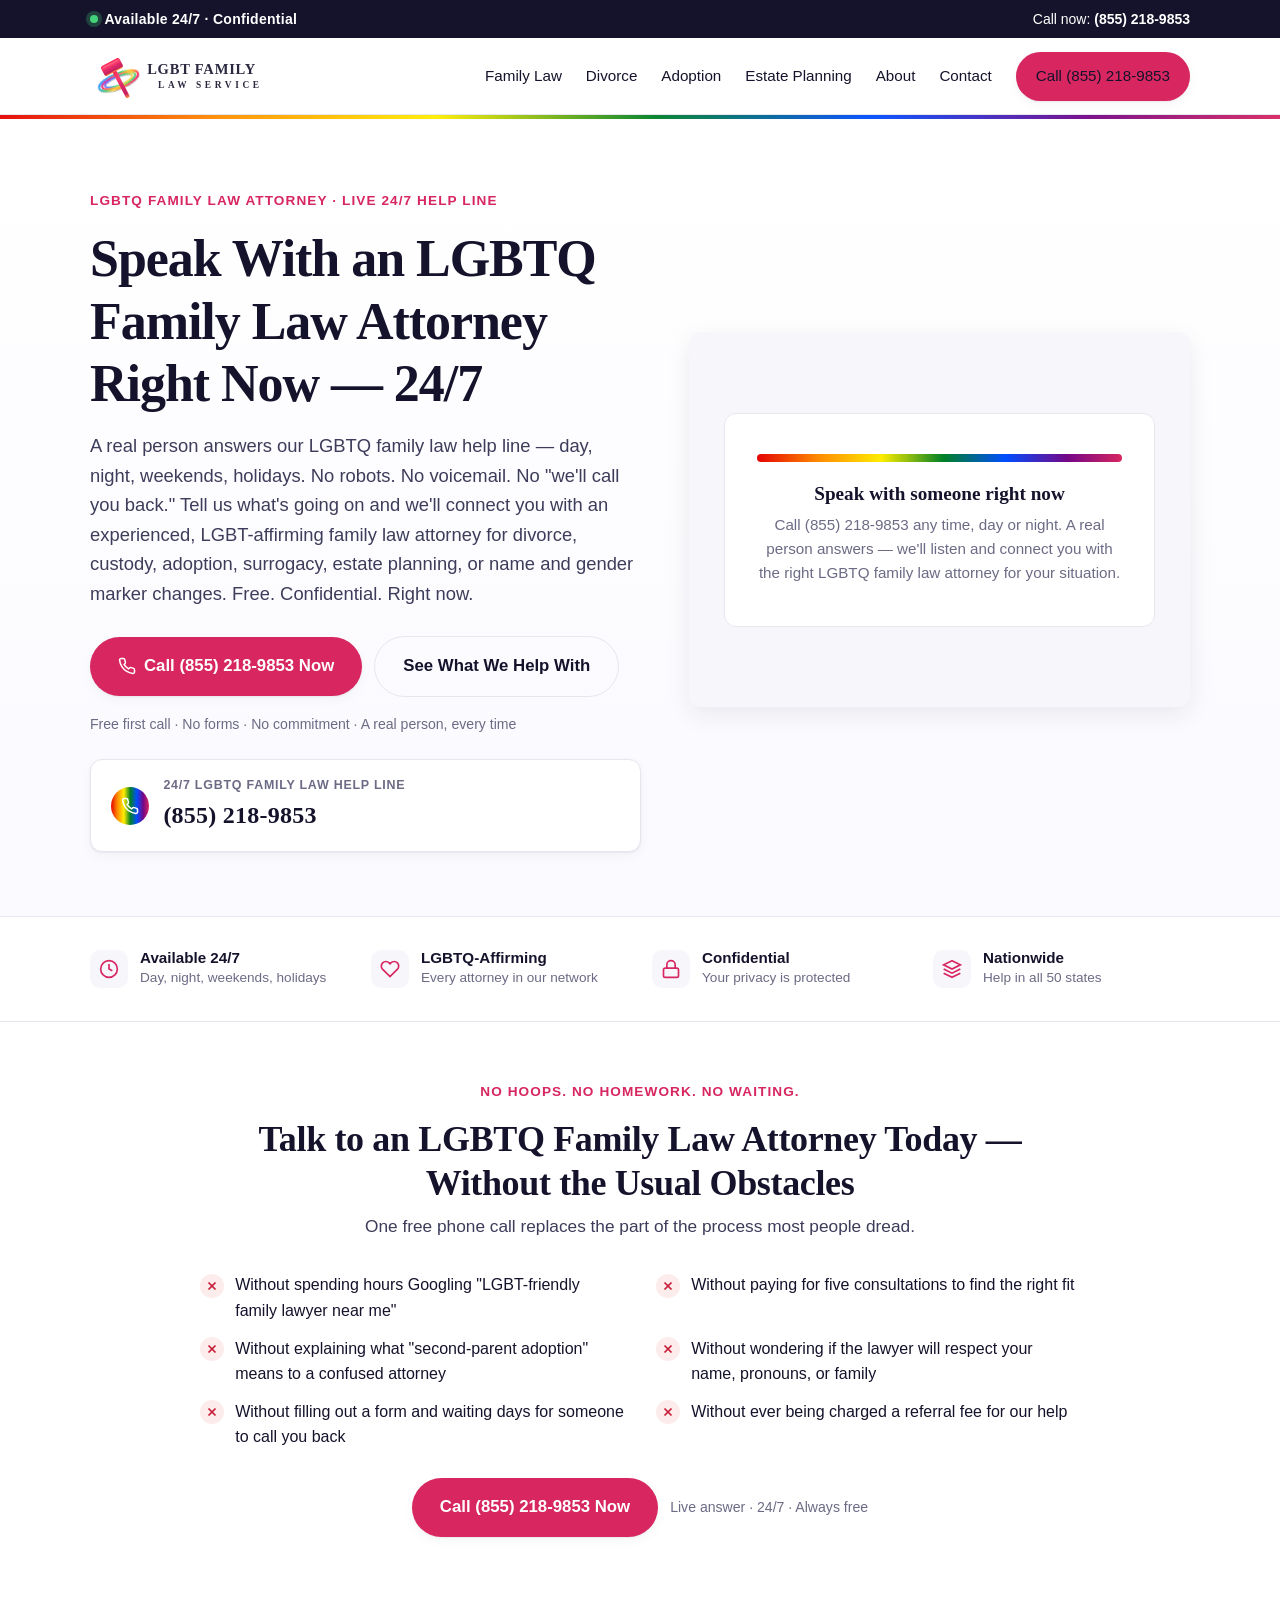
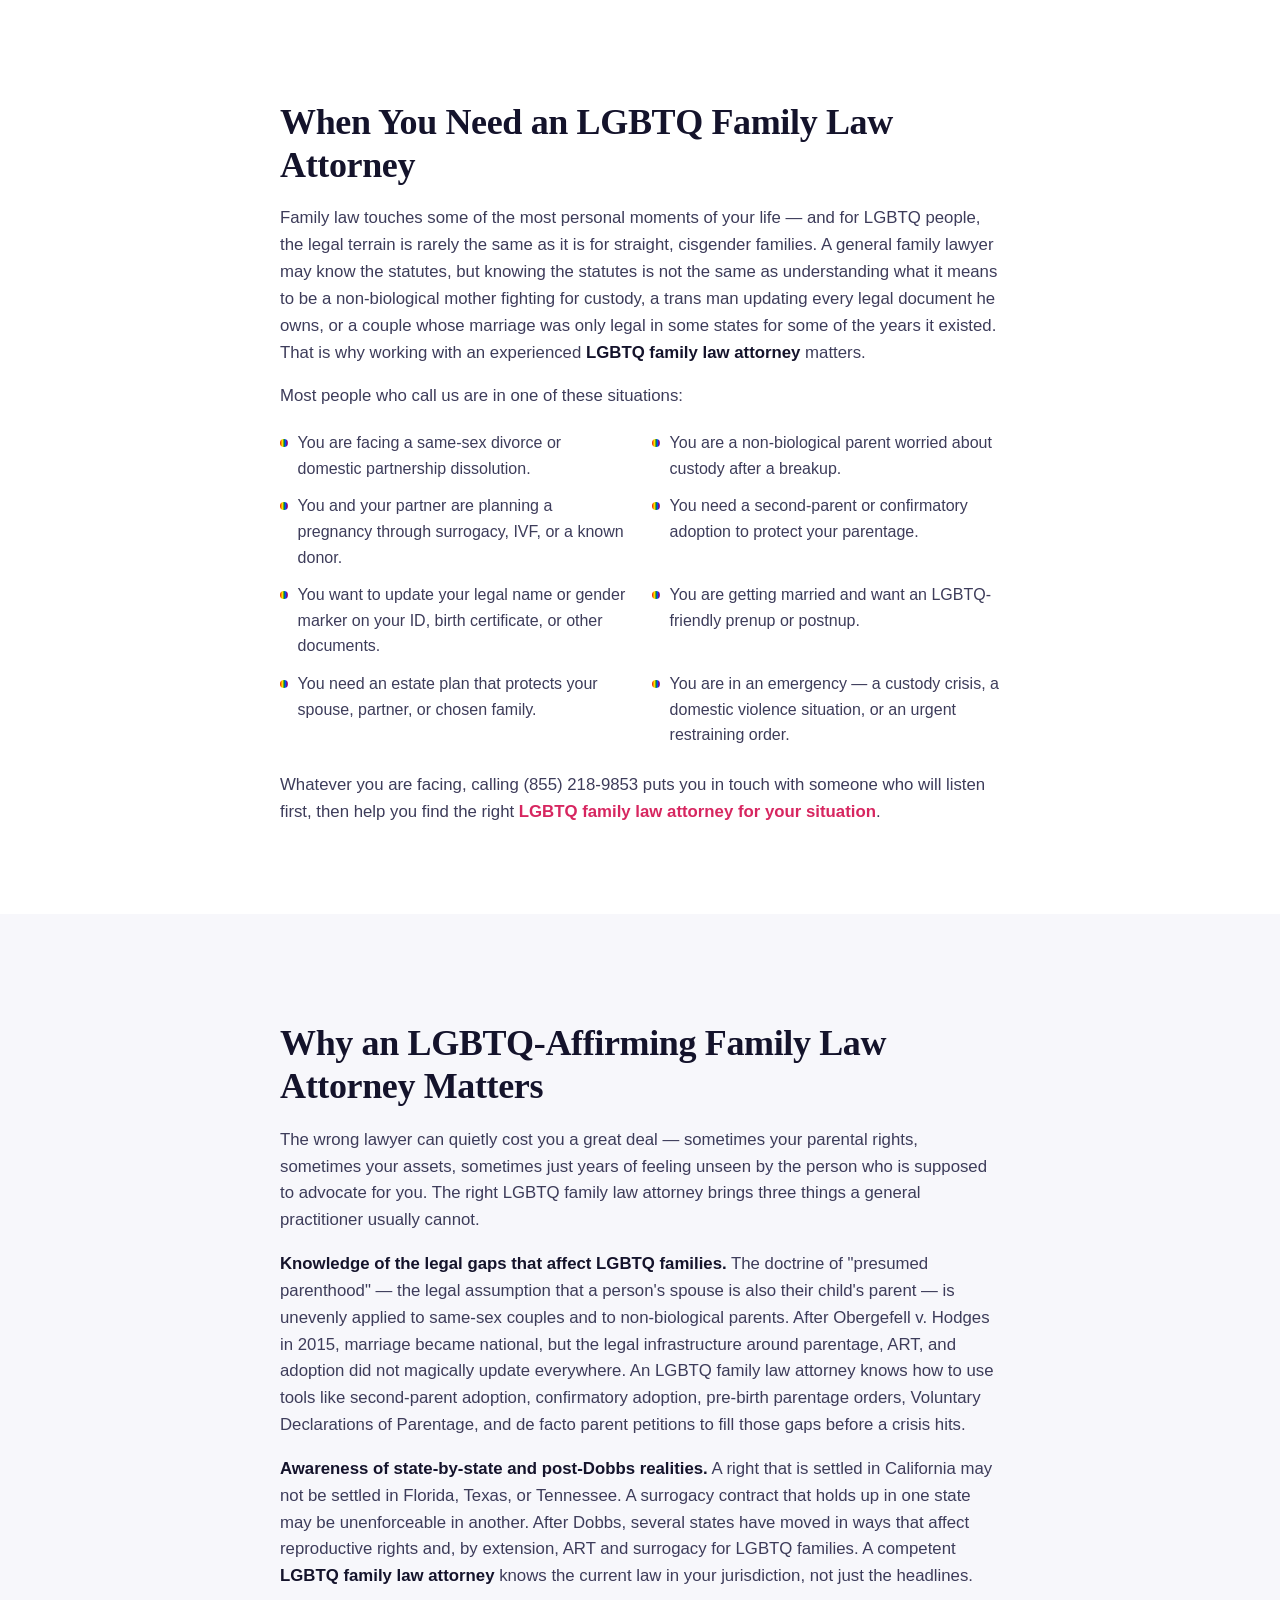
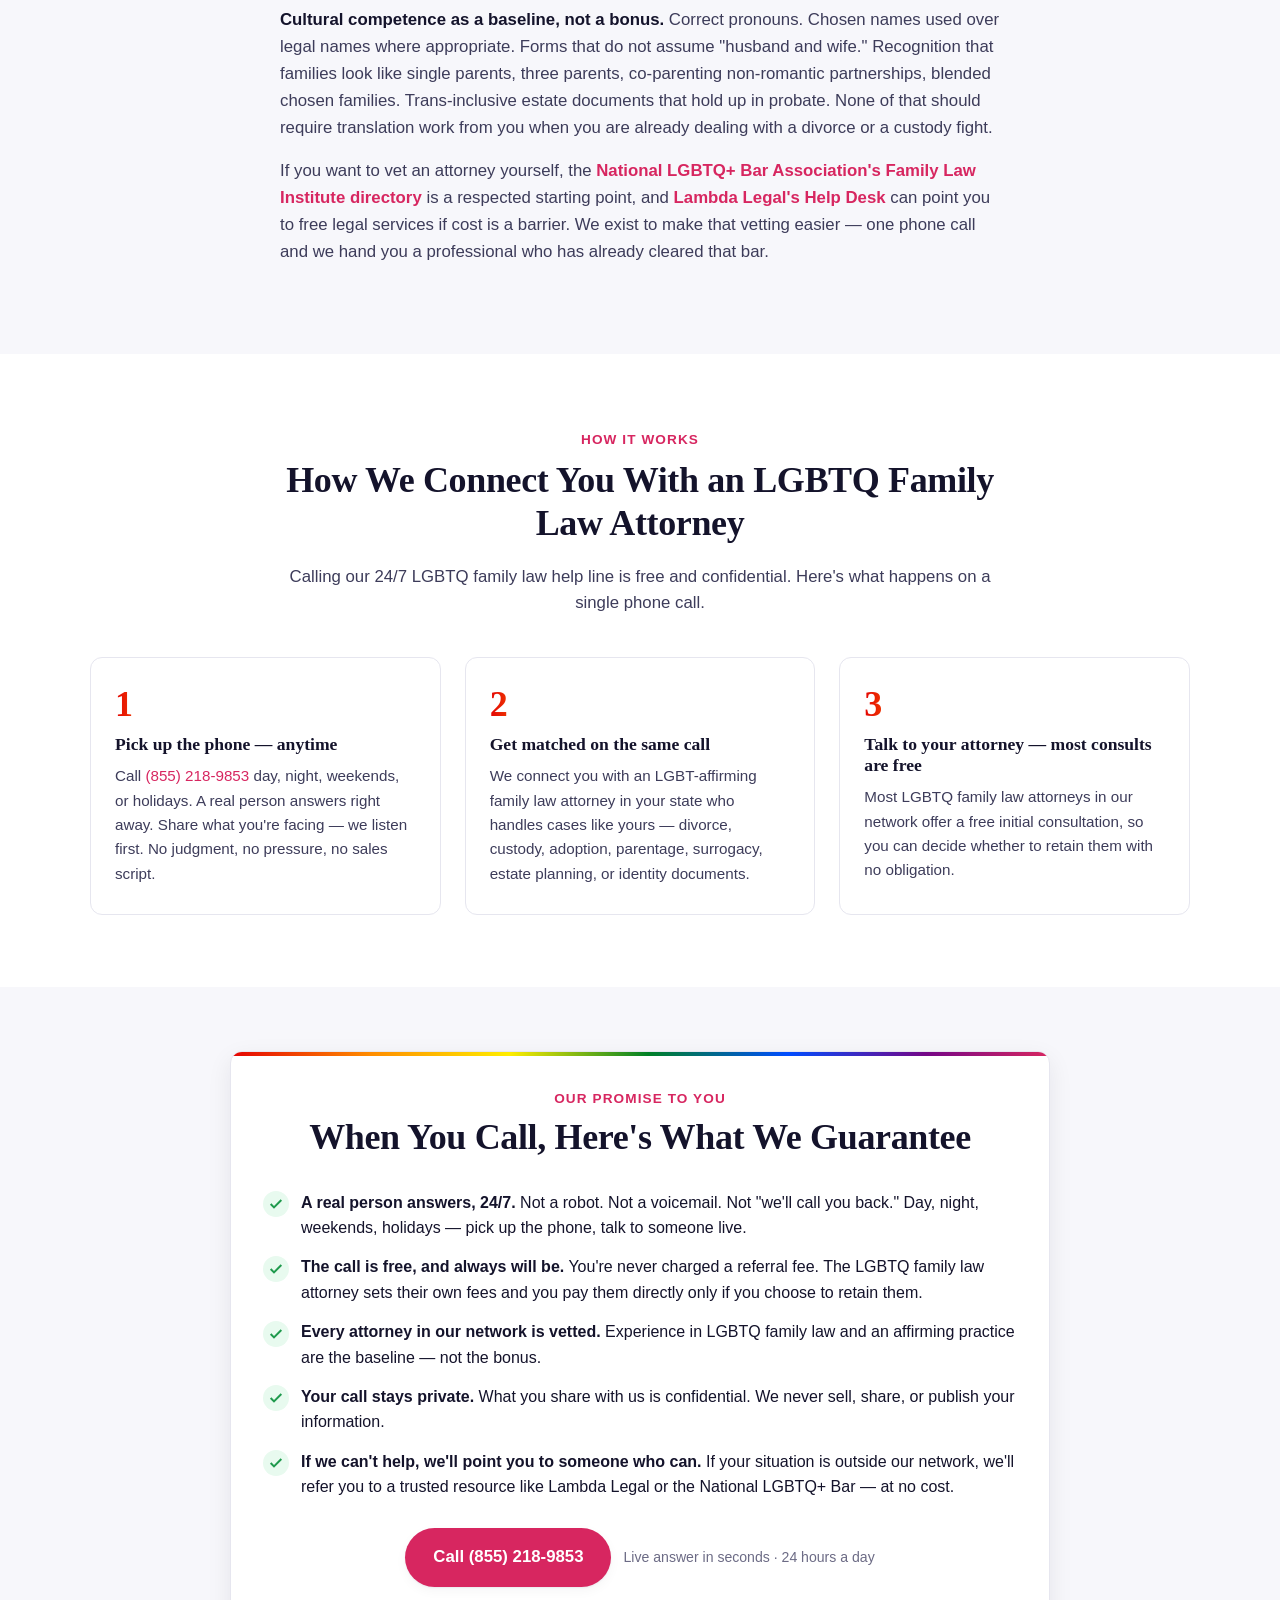
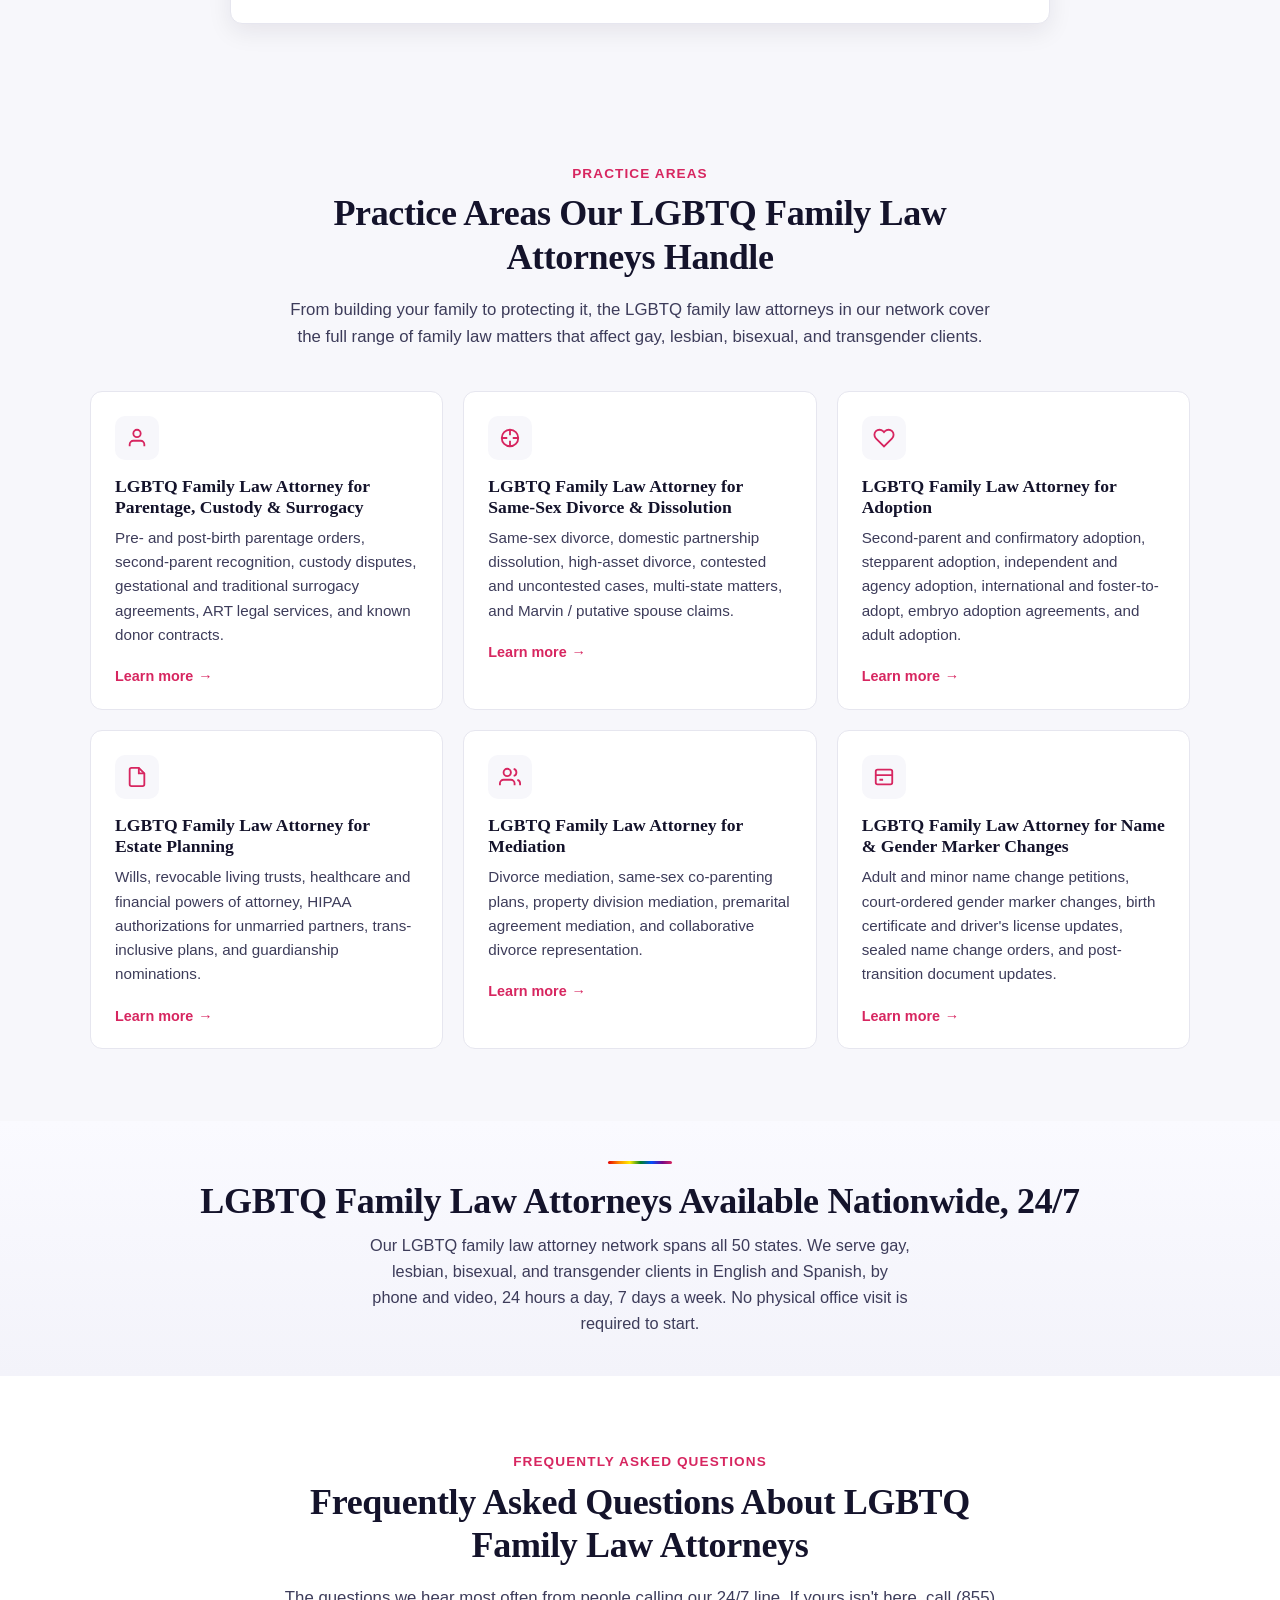
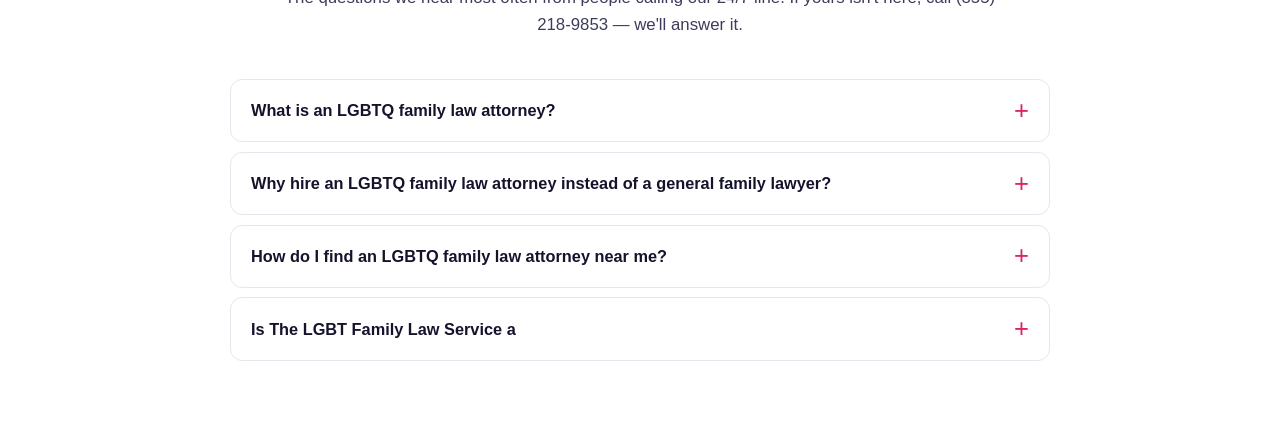
==== commit 6e66d651: "remove email" ====
--- a/index.html
+++ b/index.html
@@ -62,7 +62,6 @@
         "image": "https://www.lgbtfamilylawservice.com/assets/img/logo.svg",
         "description": "Nationwide LGBTQ family law attorney referral and information service. We connect gay, lesbian, bisexual, and transgender individuals and families with experienced, LGBT-affirming family law attorneys. Available 24/7.",
         "telephone": "+1-855-218-9853",
-        "email": "support@lgbtfamilylawservice.com",
         "areaServed": { "@type": "Country", "name": "United States" },
         "knowsAbout": [
           "LGBTQ family law attorney",
@@ -508,102 +507,4 @@
       </details>
 
       <details class="faq">
-        <summary>Is The LGBT Family Law Service a law firm?</summary>
-        <div class="faq-body"><p>No. The LGBT Family Law Service is a referral and information service. We do not provide legal advice or representation. Calling us does not create an attorney-client relationship with us. Any attorney-client relationship is formed only with the independent, licensed LGBTQ family law attorney you may choose to retain after a referral.</p></div>
-      </details>
-
-      <details class="faq">
-        <summary>How much does an LGBTQ family law attorney cost?</summary>
-        <div class="faq-body"><p>Fees vary by attorney, state, and case complexity. Calling our service is free. Most attorneys in our network offer a free initial consultation so you can understand likely costs before retaining them. Fees are set by, and paid directly to, the attorney.</p></div>
-      </details>
-
-      <details class="faq">
-        <summary>Can an LGBTQ family law attorney help protect non-biological parent rights?</summary>
-        <div class="faq-body"><p>Yes. Protecting non-biological parent rights is one of the most important services an LGBTQ family law attorney provides. Through second-parent adoption, confirmatory adoption, pre-birth parentage orders, Voluntary Declarations of Parentage, and de facto parent petitions, an experienced LGBTQ family law attorney can secure a non-biological parent's legal relationship with their child.</p></div>
-      </details>
-
-      <details class="faq">
-        <summary>Do LGBTQ family law attorneys handle transgender legal matters?</summary>
-        <div class="faq-body"><p>Many do. Our network includes attorneys experienced in court-ordered name and gender marker changes, updates to birth certificates and California driver's licenses or IDs, trans-inclusive estate planning, and family law matters involving transgender parents or spouses.</p></div>
-      </details>
-
-      <details class="faq">
-        <summary>Will I actually speak to a real person when I call?</summary>
-        <div class="faq-body"><p>Yes — every time. Our 24/7 help line at <a href="tel:+18552189853">(855) 218-9853</a> is answered live by a real person, any time of day or night, including weekends and holidays. No phone tree, no voicemail, no scheduled callback. We listen first, then connect you with the right LGBTQ family law attorney for your situation — whether that's a same-call connection for emergencies like custody crises or restraining orders, or a quickly scheduled consultation with the attorney best matched to your case.</p></div>
-      </details>
-
-    </div>
-  </div>
-</section>
-
-<!-- ============ H2 #7 — Final CTA ============ -->
-<section class="final-cta">
-  <div class="container">
-    <h2>Don't Wait. Speak to an LGBTQ Family Law Attorney Right Now.</h2>
-    <p>The line is open 24 hours a day, 7 days a week, anywhere in the United States. A real person will answer, listen, and connect you with the right LGBTQ family law attorney for your situation. The call is free and confidential.</p>
-    <div class="phone-big"><a href="tel:+18552189853" aria-label="Call us, 8 5 5, 2 1 8, 9 8 5 3">(855) 218-9853</a></div>
-    <div class="ctas">
-      <a class="btn btn-primary btn-lg" href="tel:+18552189853">Call Now — Live Answer</a>
-      <a class="btn btn-ghost btn-lg" href="/contact/">Prefer to Message?</a>
-    </div>
-  </div>
-</section>
-
-</main>
-
-<!-- ============ Footer ============ -->
-<footer class="site-footer" role="contentinfo">
-  <div class="container">
-    <div class="footer-grid">
-      <div class="footer-brand">
-        <div class="brand-name">The LGBT Family Law Service<span>LGBTQ Family Law Attorney Referral · 24/7</span></div>
-        <p>Connecting LGBTQ individuals and families with experienced, affirming family law attorneys — nationwide.</p>
-        <p><strong><a href="tel:+18552189853">(855) 218-9853</a></strong></p>
-      </div>
-      <div>
-        <h4>Practice Areas</h4>
-        <ul>
-          <li><a href="/family-law/">Family Law</a></li>
-          <li><a href="/divorce/">Divorce</a></li>
-          <li><a href="/adoption/">Adoption</a></li>
-          <li><a href="/estate-planning/">Estate Planning</a></li>
-          <li><a href="/mediation/">Mediation</a></li>
-          <li><a href="/identity-documents/">Name &amp; Gender Marker Changes</a></li>
-        </ul>
-      </div>
-      <div>
-        <h4>Company</h4>
-        <ul>
-          <li><a href="/about/">About</a></li>
-          <li><a href="/how-it-works/">How It Works</a></li>
-          <li><a href="/faq/">FAQ</a></li>
-          <li><a href="/contact/">Contact</a></li>
-        </ul>
-      </div>
-      <div>
-        <h4>Legal</h4>
-        <ul>
-          <li><a href="/privacy-policy/">Privacy Policy</a></li>
-          <li><a href="/terms-of-service/">Terms of Service</a></li>
-          <li><a href="/disclaimer/">Disclaimer</a></li>
-          <li><a href="/accessibility/">Accessibility</a></li>
-        </ul>
-      </div>
-    </div>
-
-    <div class="affiliate-disclosure">
-      <strong>Important disclosure:</strong> The LGBT Family Law Service is a referral and information service, not a law firm. We do not provide legal advice, legal services, or representation. Calls and messages do not create an attorney-client relationship with us. Any attorney-client relationship is formed only with the independent, licensed LGBTQ family law attorney you may choose to retain after a referral. Information on this site is for general purposes only and is not a substitute for legal advice from a licensed attorney in your jurisdiction.
-    </div>
-
-    <div class="footer-bottom">
-      <span>&copy; <span id="yr"></span> The LGBT Family Law Service. All rights reserved.</span>
-      <span>Toll-free 24/7: <a href="tel:+18552189853">(855) 218-9853</a></span>
-    </div>
-  </div>
-</footer>
-
-<script>
-  document.getElementById('yr').textContent = new Date().getFullYear();
-</script>
-</body>
-</html>
+        <summary>Is The LGBT Family Law Service a
--- a/assets/css/styles.css
+++ b/assets/css/styles.css
@@ -367,6 +367,50 @@
 
 @media (max-width: 700px) { .legal-toc ol { columns: 1; } }
 
+/* ---------- Contact form ---------- */
+.contact-grid { display: grid; grid-template-columns: 1.2fr 1fr; gap: 3rem; max-width: 1080px; margin: 0 auto; align-items: start; }
+.contact-form { background: #fff; border: 1px solid var(--color-line); border-radius: var(--radius); padding: 2rem; box-shadow: var(--shadow-sm); }
+.field { display: flex; flex-direction: column; margin-bottom: 1.1rem; }
+.field label { font-size: 0.92rem; font-weight: 600; color: var(--color-ink); margin-bottom: 0.4rem; }
+.field label .req { color: var(--color-accent); margin-left: 0.15rem; }
+.field input[type="text"],
+.field input[type="email"],
+.field input[type="tel"],
+.field select,
+.field textarea {
+  width: 100%;
+  padding: 0.7rem 0.85rem;
+  font: inherit;
+  font-size: 1rem;
+  color: var(--color-ink);
+  background: #fff;
+  border: 1.5px solid var(--color-line);
+  border-radius: var(--radius-sm);
+  transition: border-color 0.15s ease, box-shadow 0.15s ease;
+}
+.field textarea { min-height: 140px; resize: vertical; }
+.field input:focus,
+.field select:focus,
+.field textarea:focus {
+  border-color: var(--color-accent);
+  outline: none;
+  box-shadow: 0 0 0 3px rgba(215, 38, 96, 0.18);
+}
+.field .help { font-size: 0.82rem; color: var(--color-muted); margin-top: 0.35rem; }
+.honeypot { position: absolute; left: -10000px; top: auto; width: 1px; height: 1px; overflow: hidden; }
+.form-actions { display: flex; align-items: center; gap: 1rem; margin-top: 1rem; flex-wrap: wrap; }
+.form-actions .privacy-note { font-size: 0.82rem; color: var(--color-muted); margin: 0; max-width: 32ch; }
+
+.contact-sidebar { background: var(--color-bg-alt); border-radius: var(--radius); padding: 1.75rem; }
+.contact-sidebar h3 { font-family: var(--font-serif); font-size: 1.15rem; margin: 0 0 0.5rem; }
+.contact-sidebar p { color: var(--color-ink-soft); margin: 0 0 1rem; font-size: 0.98rem; }
+.contact-sidebar .big-phone { font-family: var(--font-serif); font-size: 1.65rem; font-weight: 700; color: var(--color-ink); display: block; margin-bottom: 0.25rem; }
+.contact-sidebar .big-phone a { color: var(--color-ink); }
+.contact-sidebar .micro { font-size: 0.85rem; color: var(--color-muted); margin-top: 0.5rem; }
+.contact-sidebar hr { border: none; border-top: 1px solid var(--color-line); margin: 1.25rem 0; }
+
+@media (max-width: 800px) { .contact-grid { grid-template-columns: 1fr; gap: 2rem; } .contact-form { padding: 1.5rem; } }
+
 /* ---------- "Without" friction-stripper section (Hormozi style) ---------- */
 .without { padding: 3.5rem 0; background: #fff; }
 .without-inner { max-width: 880px; margin: 0 auto; text-align: center; }
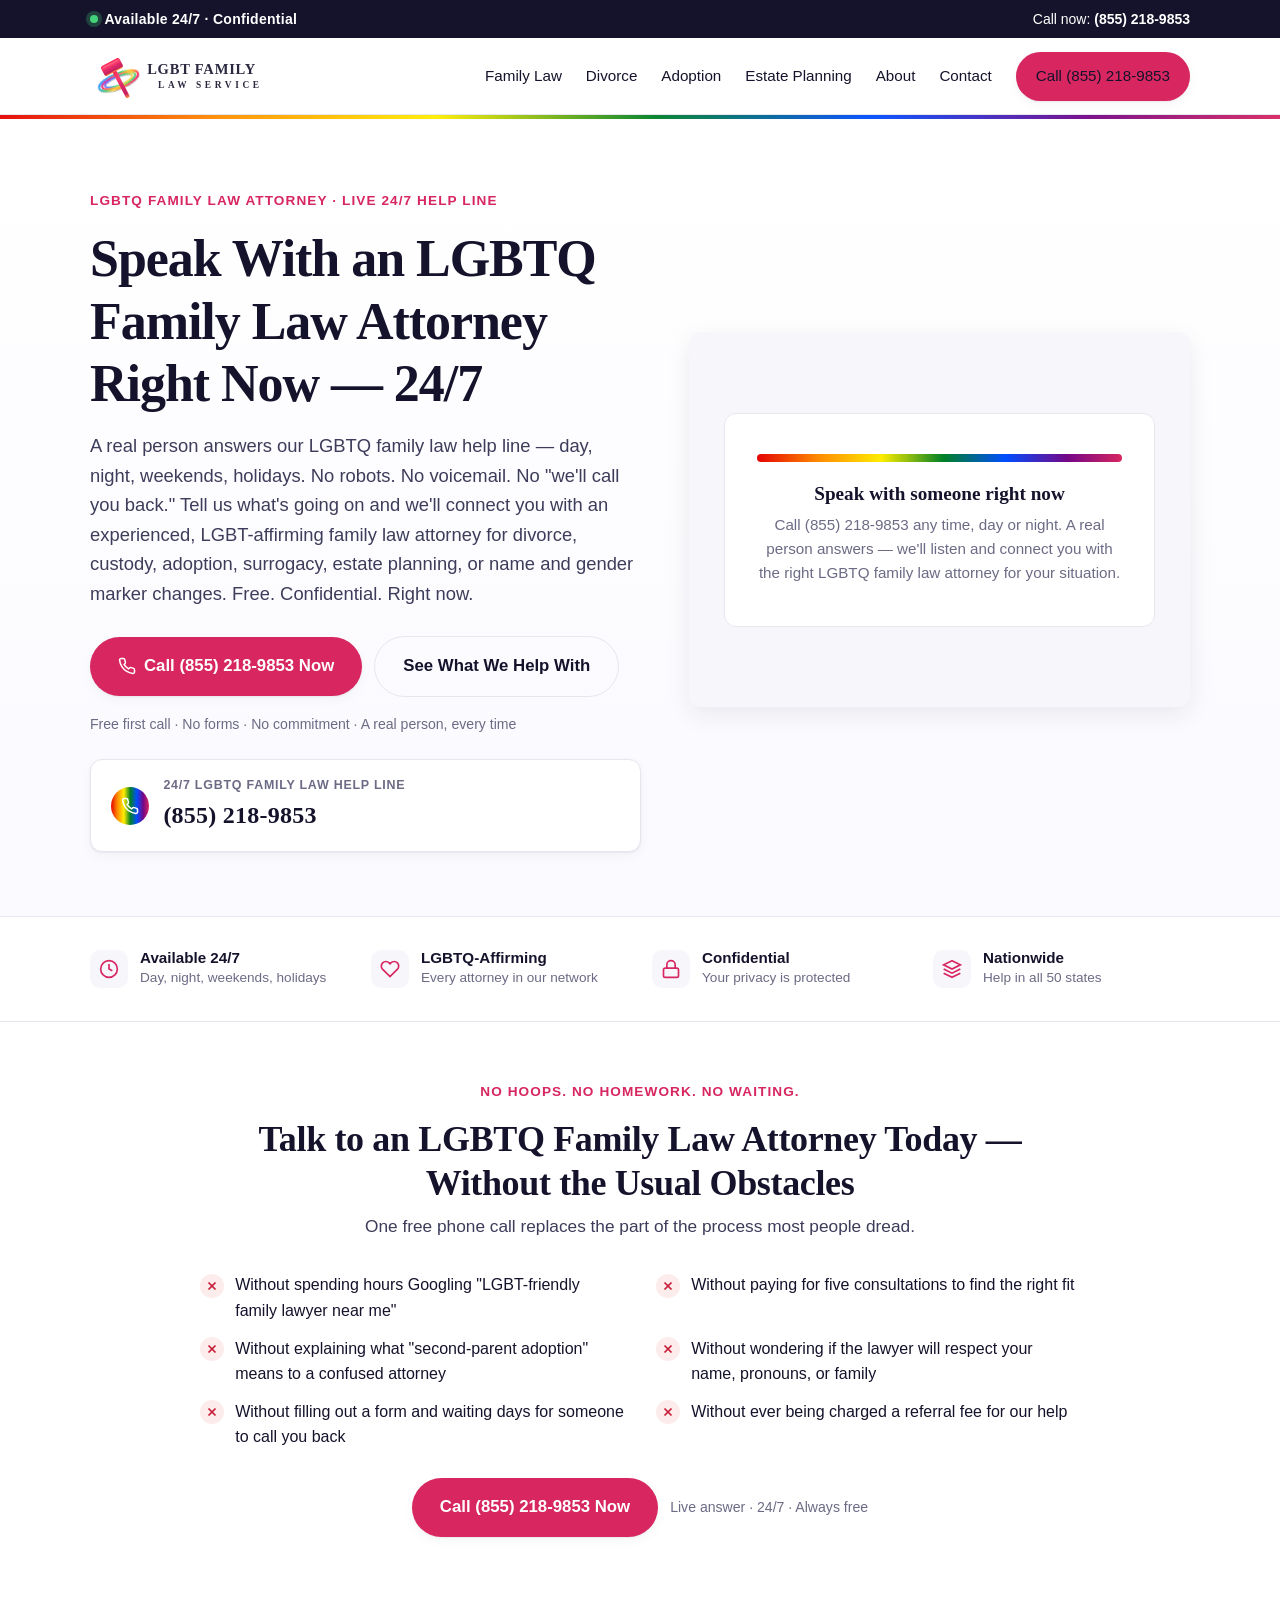
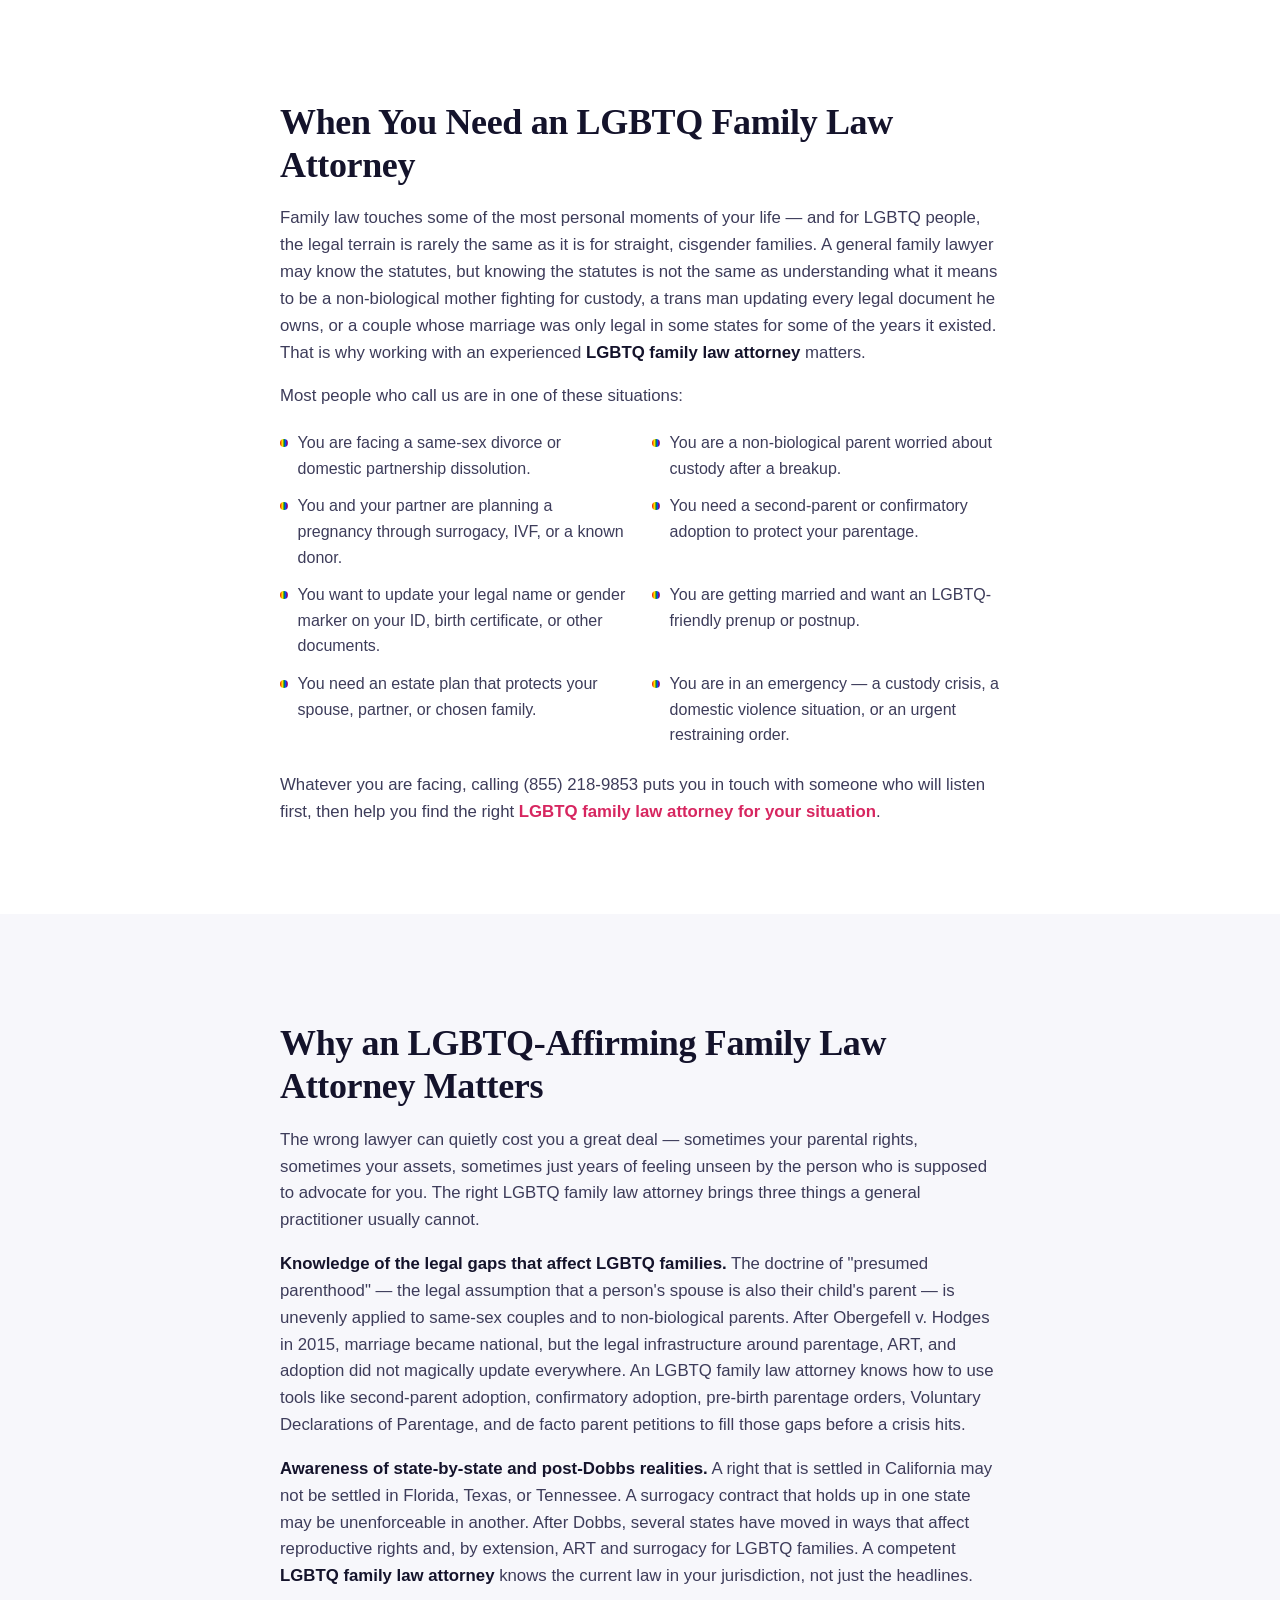
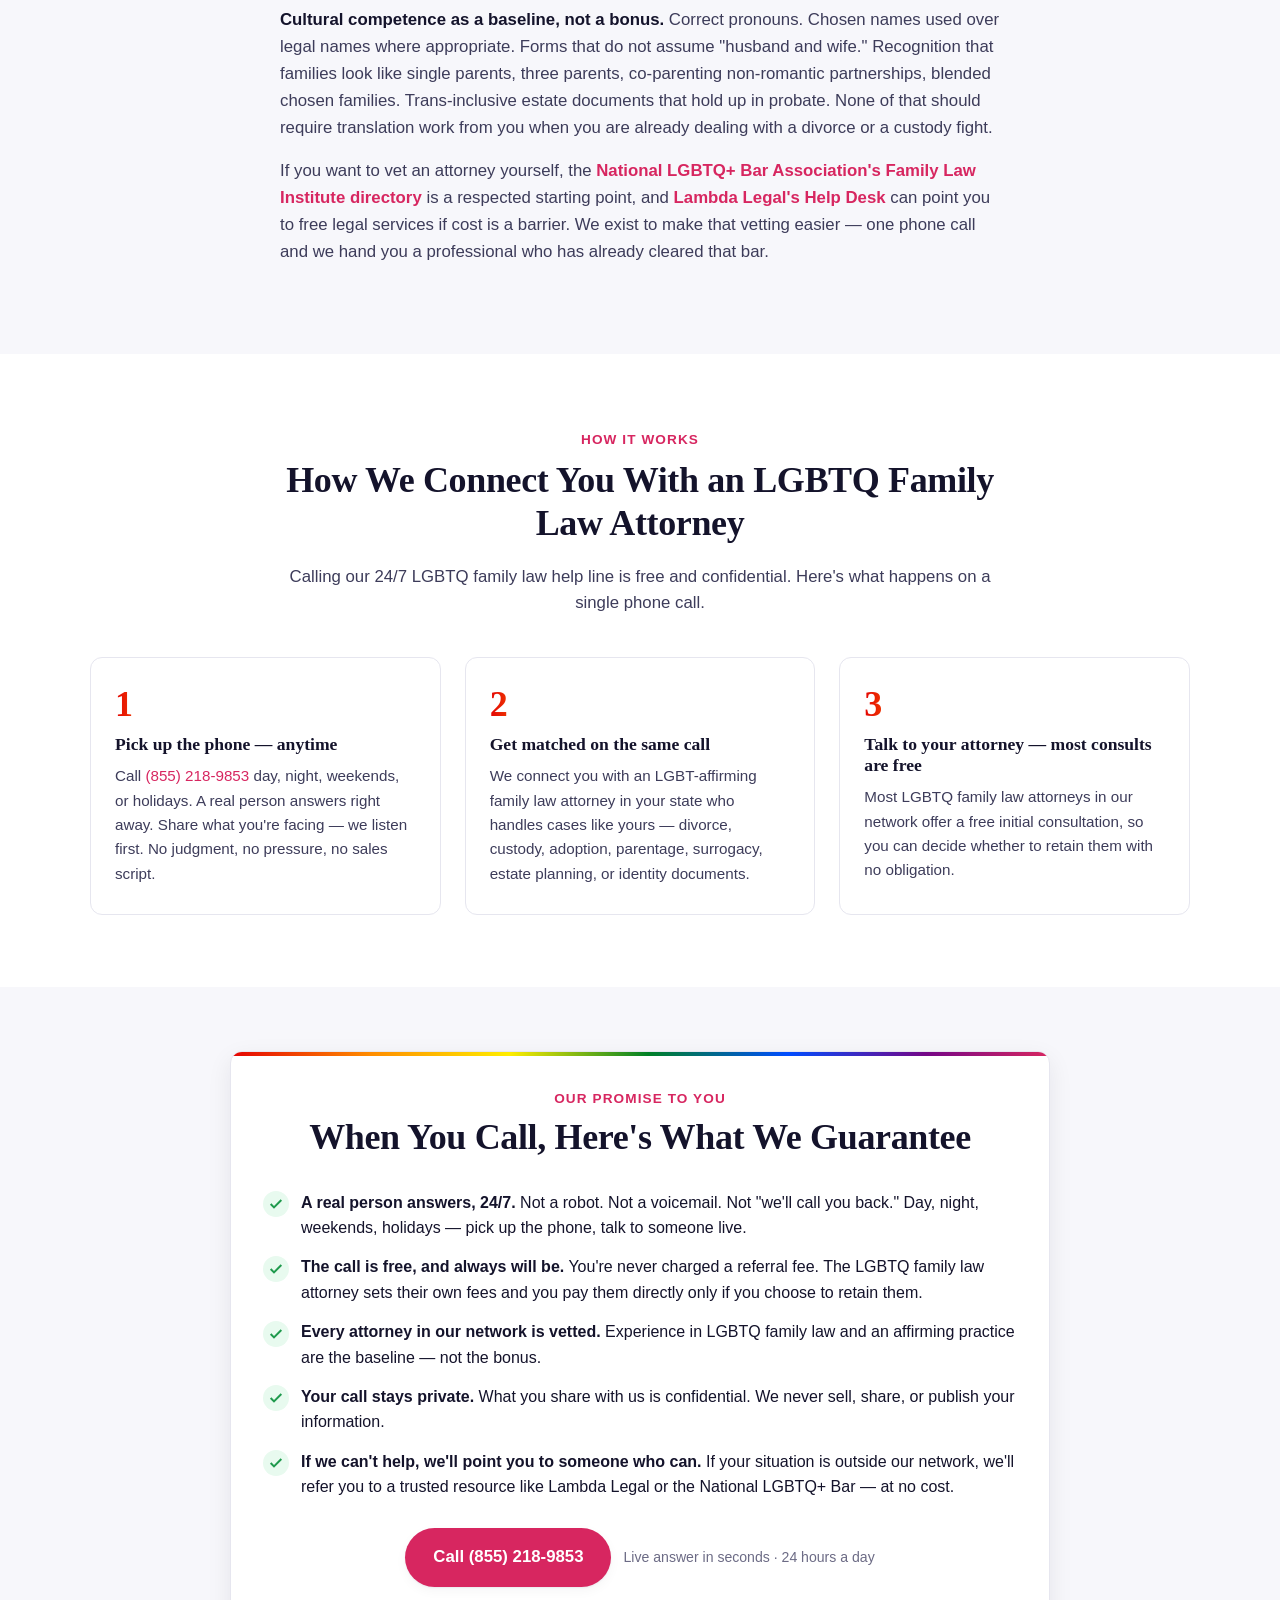
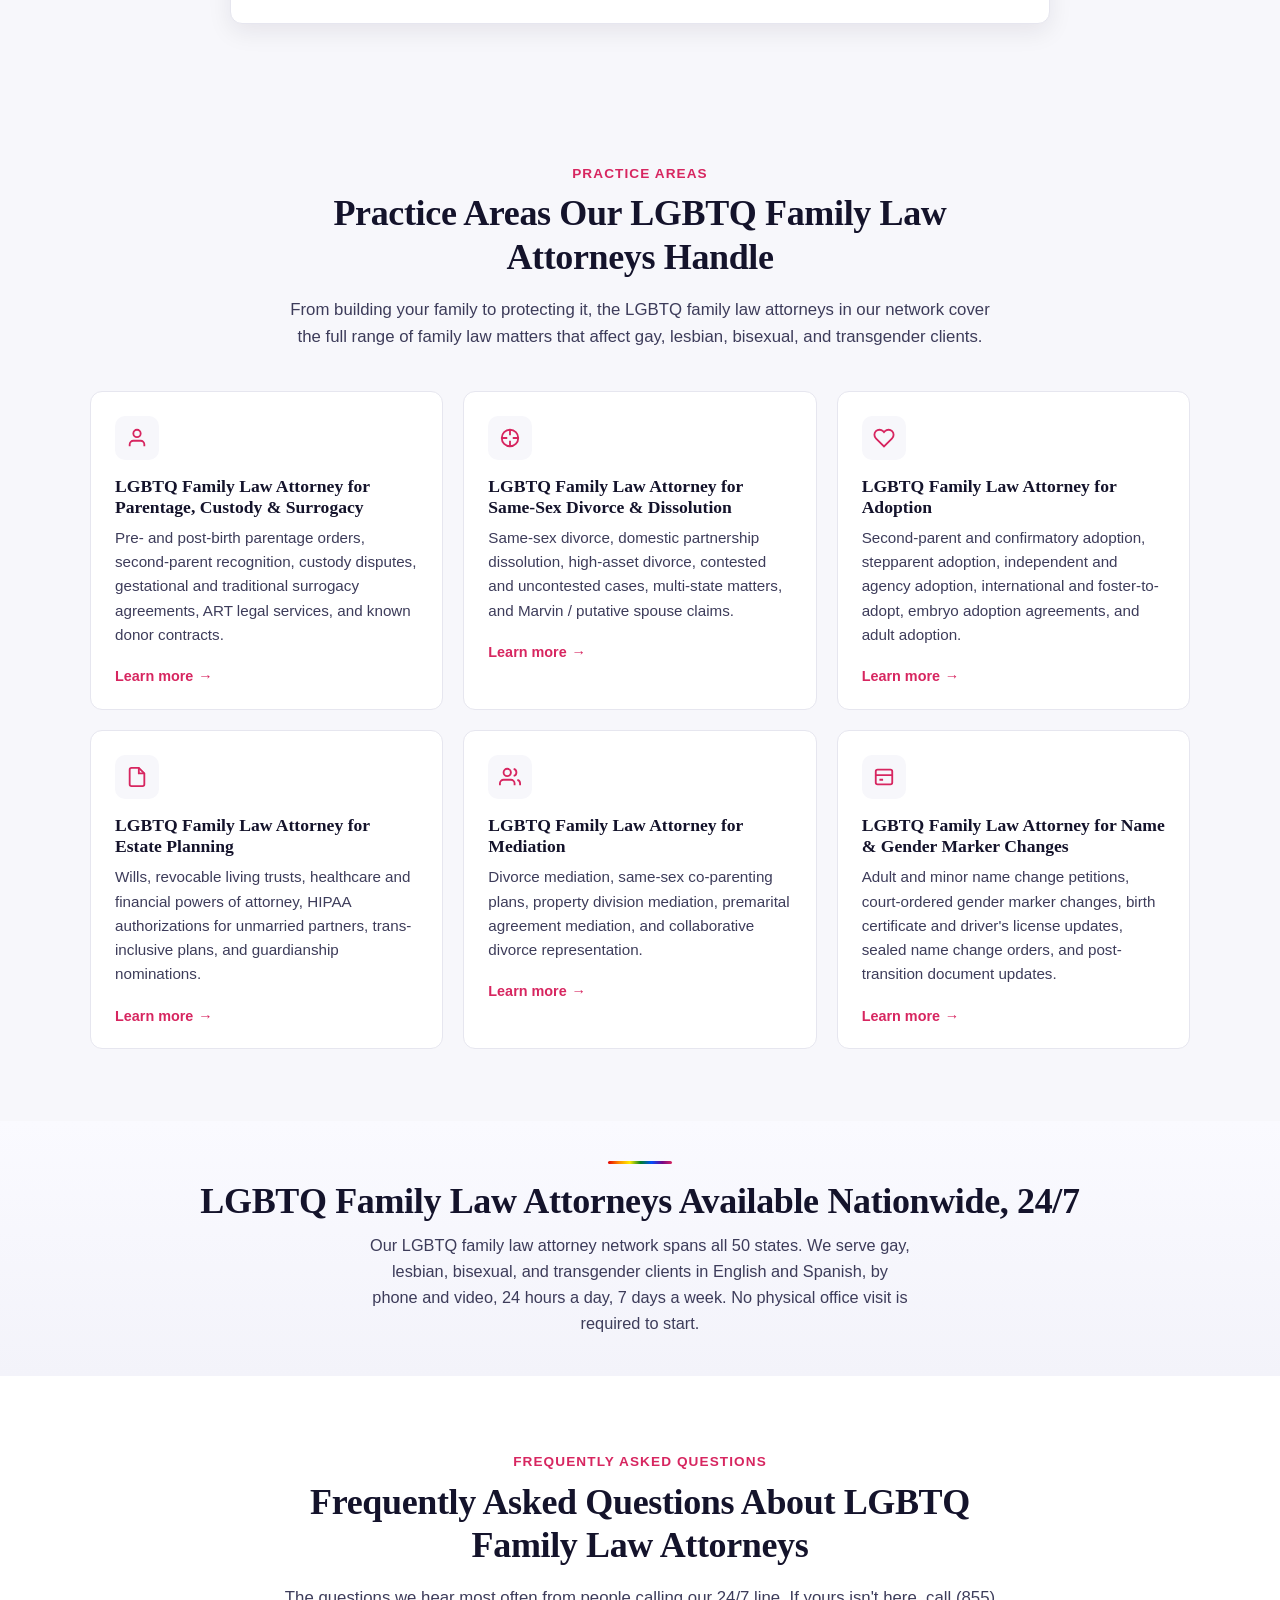
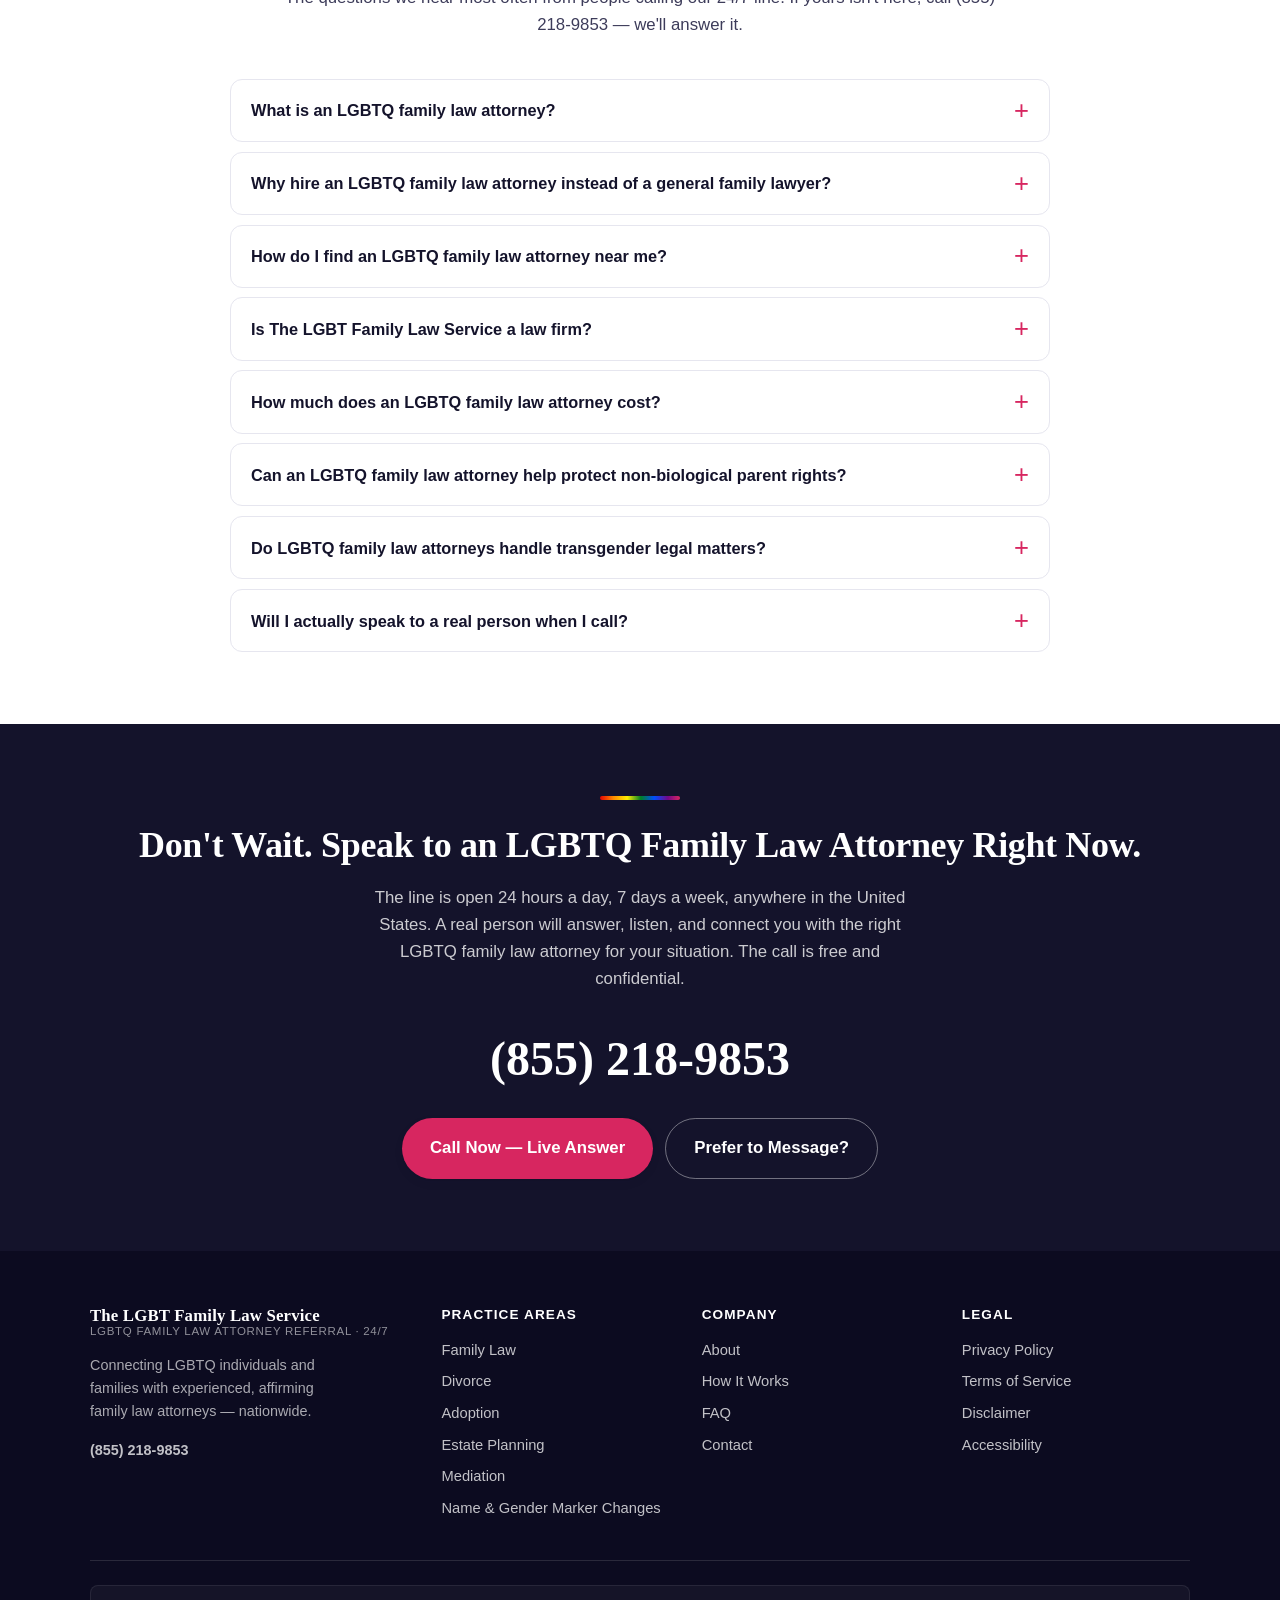
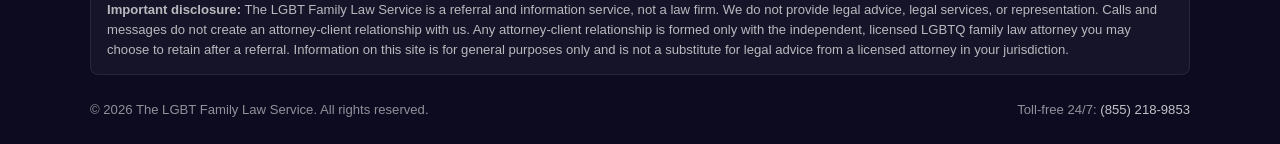
==== commit c838e05c: "restore" ====
--- a/index.html
+++ b/index.html
@@ -507,4 +507,100 @@
       </details>
 
       <details class="faq">
-        <summary>Is The LGBT Family Law Service a+        <summary>Is The LGBT Family Law Service a law firm?</summary>
+        <div class="faq-body"><p>No. The LGBT Family Law Service is a referral and information service. We do not provide legal advice or representation. Calling us does not create an attorney-client relationship with us. Any attorney-client relationship is formed only with the independent, licensed LGBTQ family law attorney you may choose to retain after a referral.</p></div>
+      </details>
+
+      <details class="faq">
+        <summary>How much does an LGBTQ family law attorney cost?</summary>
+        <div class="faq-body"><p>Fees vary by attorney, state, and case complexity. Calling our service is free. Most attorneys in our network offer a free initial consultation so you can understand likely costs before retaining them. Fees are set by, and paid directly to, the attorney.</p></div>
+      </details>
+
+      <details class="faq">
+        <summary>Can an LGBTQ family law attorney help protect non-biological parent rights?</summary>
+        <div class="faq-body"><p>Yes. Protecting non-biological parent rights is one of the most important services an LGBTQ family law attorney provides. Through second-parent adoption, confirmatory adoption, pre-birth parentage orders, Voluntary Declarations of Parentage, and de facto parent petitions, an experienced LGBTQ family law attorney can secure a non-biological parent's legal relationship with their child.</p></div>
+      </details>
+
+      <details class="faq">
+        <summary>Do LGBTQ family law attorneys handle transgender legal matters?</summary>
+        <div class="faq-body"><p>Many do. Our network includes attorneys experienced in court-ordered name and gender marker changes, updates to birth certificates and California driver's licenses or IDs, trans-inclusive estate planning, and family law matters involving transgender parents or spouses.</p></div>
+      </details>
+
+      <details class="faq">
+        <summary>Will I actually speak to a real person when I call?</summary>
+        <div class="faq-body"><p>Yes — every time. Our 24/7 help line at <a href="tel:+18552189853">(855) 218-9853</a> is answered live by a real person, any time of day or night, including weekends and holidays. No phone tree, no voicemail, no scheduled callback. We listen first, then connect you with the right LGBTQ family law attorney for your situation — whether that's a same-call connection for emergencies like custody crises or restraining orders, or a quickly scheduled consultation with the attorney best matched to your case.</p></div>
+      </details>
+
+    </div>
+  </div>
+</section>
+
+<!-- ============ H2 #7 — Final CTA ============ -->
+<section class="final-cta">
+  <div class="container">
+    <h2>Don't Wait. Speak to an LGBTQ Family Law Attorney Right Now.</h2>
+    <p>The line is open 24 hours a day, 7 days a week, anywhere in the United States. A real person will answer, listen, and connect you with the right LGBTQ family law attorney for your situation. The call is free and confidential.</p>
+    <div class="phone-big"><a href="tel:+18552189853" aria-label="Call us, 8 5 5, 2 1 8, 9 8 5 3">(855) 218-9853</a></div>
+    <div class="ctas">
+      <a class="btn btn-primary btn-lg" href="tel:+18552189853">Call Now — Live Answer</a>
+      <a class="btn btn-ghost btn-lg" href="/contact/">Prefer to Message?</a>
+    </div>
+  </div>
+</section>
+
+</main>
+
+<!-- ============ Footer ============ -->
+<footer class="site-footer" role="contentinfo">
+  <div class="container">
+    <div class="footer-grid">
+      <div class="footer-brand">
+        <div class="brand-name">The LGBT Family Law Service<span>LGBTQ Family Law Attorney Referral · 24/7</span></div>
+        <p>Connecting LGBTQ individuals and families with experienced, affirming family law attorneys — nationwide.</p>
+        <p><strong><a href="tel:+18552189853">(855) 218-9853</a></strong></p>
+      </div>
+      <div>
+        <h4>Practice Areas</h4>
+        <ul>
+          <li><a href="/family-law/">Family Law</a></li>
+          <li><a href="/divorce/">Divorce</a></li>
+          <li><a href="/adoption/">Adoption</a></li>
+          <li><a href="/estate-planning/">Estate Planning</a></li>
+          <li><a href="/mediation/">Mediation</a></li>
+          <li><a href="/identity-documents/">Name &amp; Gender Marker Changes</a></li>
+        </ul>
+      </div>
+      <div>
+        <h4>Company</h4>
+        <ul>
+          <li><a href="/about/">About</a></li>
+          <li><a href="/how-it-works/">How It Works</a></li>
+          <li><a href="/faq/">FAQ</a></li>
+          <li><a href="/contact/">Contact</a></li>
+        </ul>
+      </div>
+      <div>
+        <h4>Legal</h4>
+        <ul>
+          <li><a href="/privacy-policy/">Privacy Policy</a></li>
+          <li><a href="/terms-of-service/">Terms of Service</a></li>
+          <li><a href="/disclaimer/">Disclaimer</a></li>
+          <li><a href="/accessibility/">Accessibility</a></li>
+        </ul>
+      </div>
+    </div>
+
+    <div class="affiliate-disclosure">
+      <strong>Important disclosure:</strong> The LGBT Family Law Service is a referral and information service, not a law firm. We do not provide legal advice, legal services, or representation. Calls and messages do not create an attorney-client relationship with us. Any attorney-client relationship is formed only with the independent, licensed LGBTQ family law attorney you may choose to retain after a referral. Information on this site is for general purposes only and is not a substitute for legal advice from a licensed attorney in your jurisdiction.
+    </div>
+
+    <div class="footer-bottom">
+      <span>&copy; <span id="yr"></span> The LGBT Family Law Service. All rights reserved.</span>
+      <span>Toll-free 24/7: <a href="tel:+18552189853">(855) 218-9853</a></span>
+    </div>
+  </div>
+</footer>
+
+<script>document.getElementById('yr').textContent = new Date().getFullYear();</script>
+</body>
+</html>
